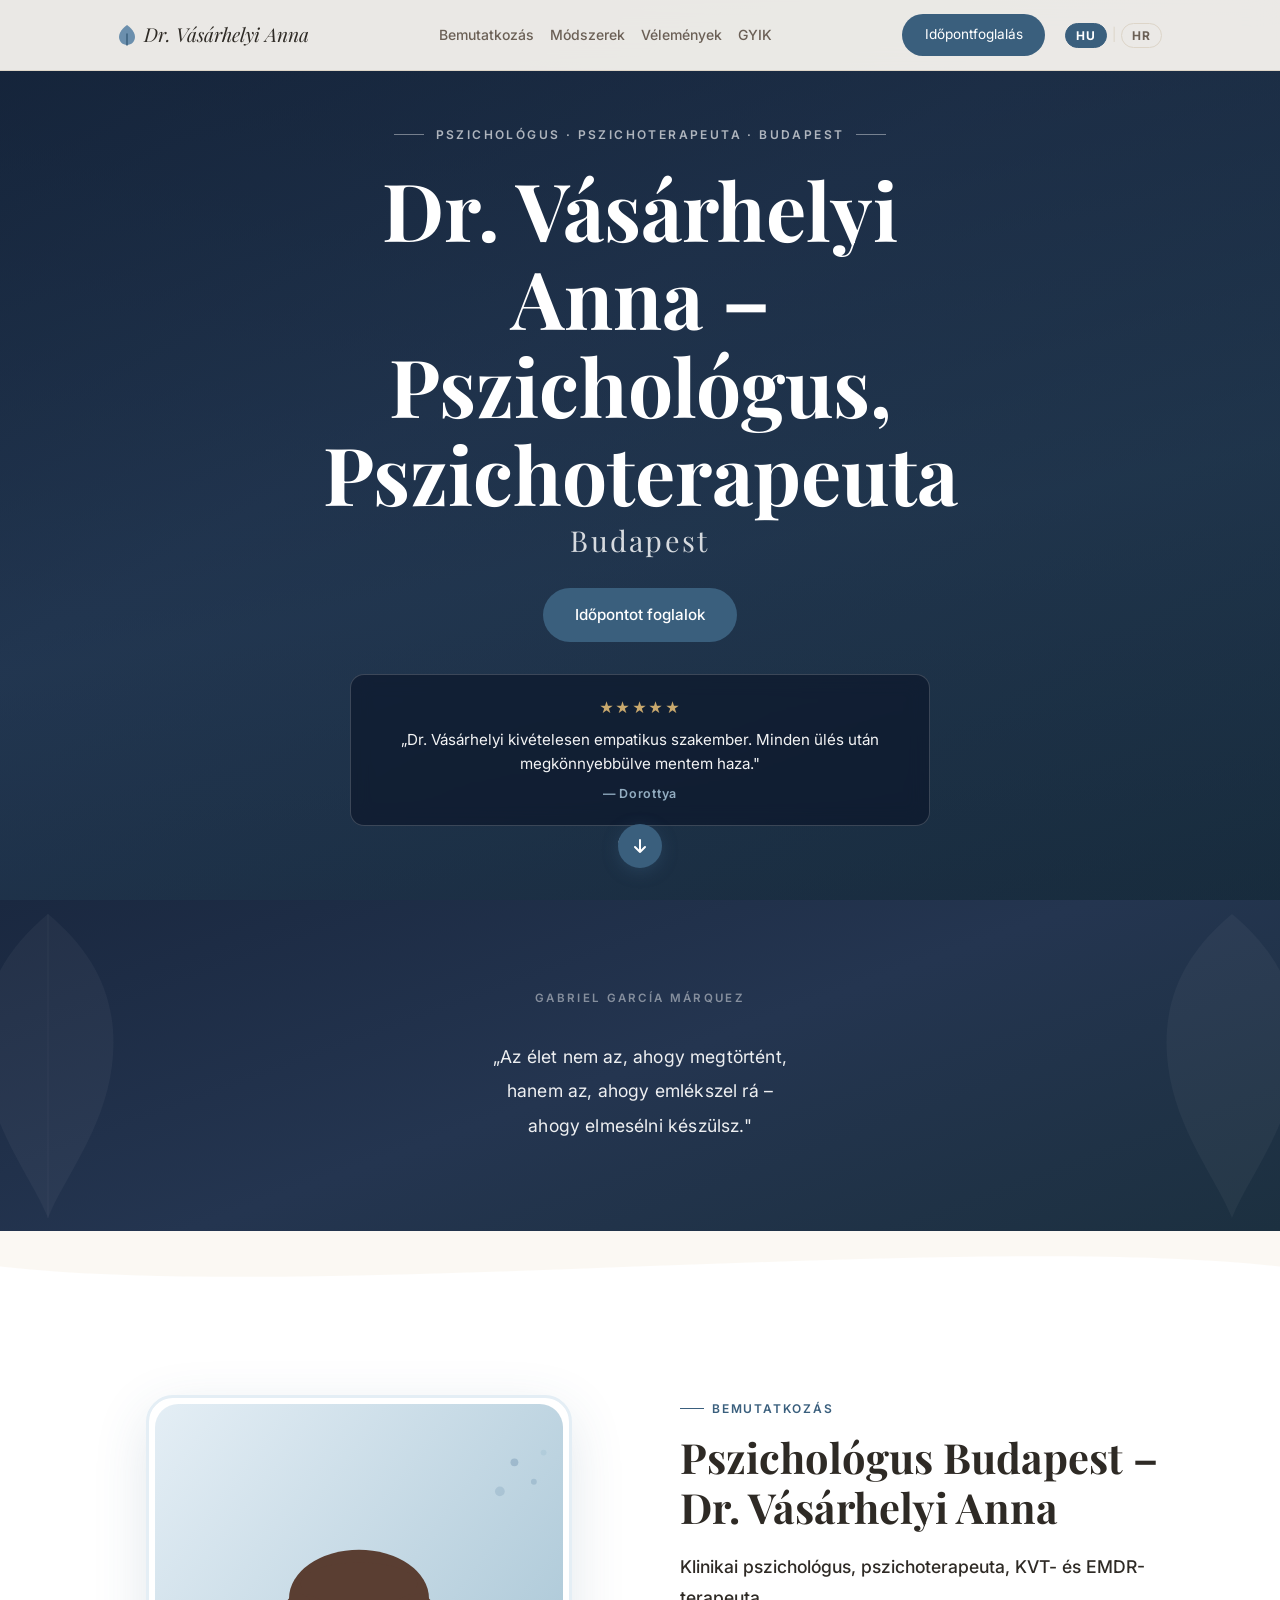
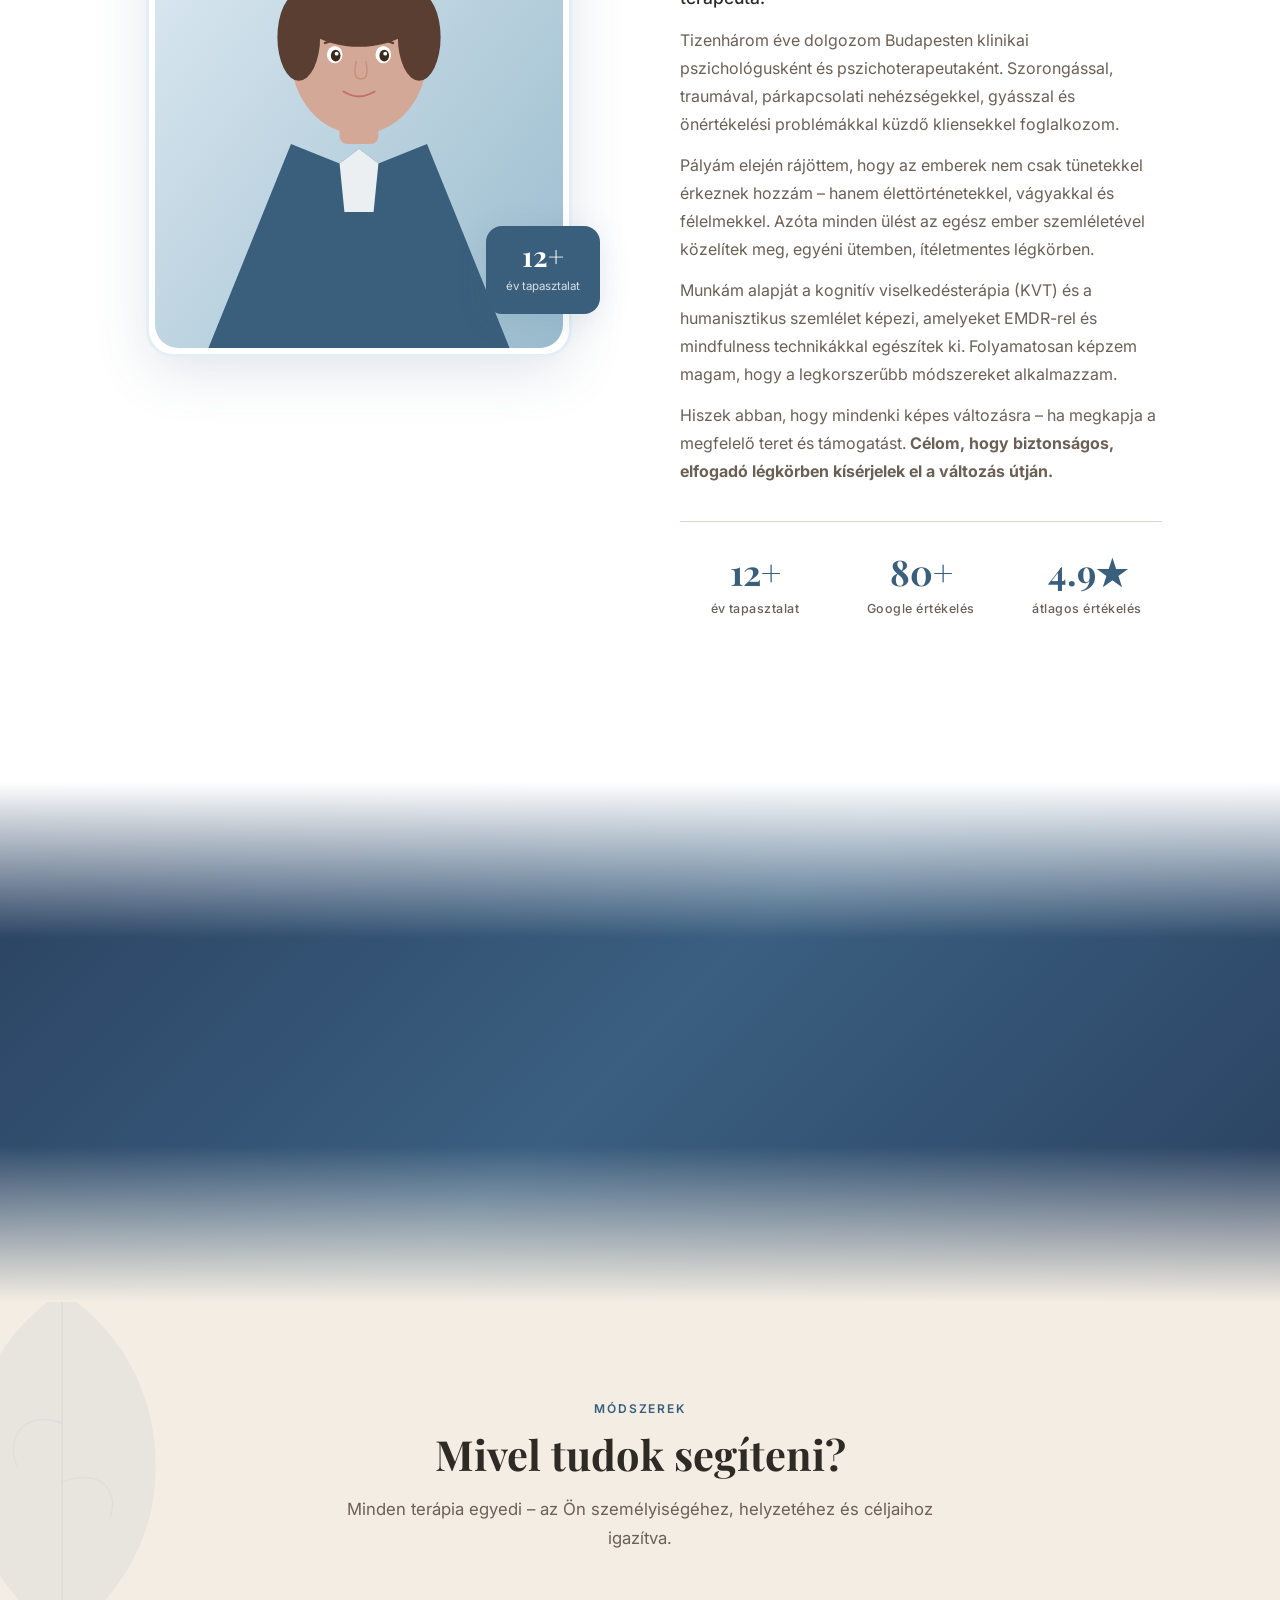
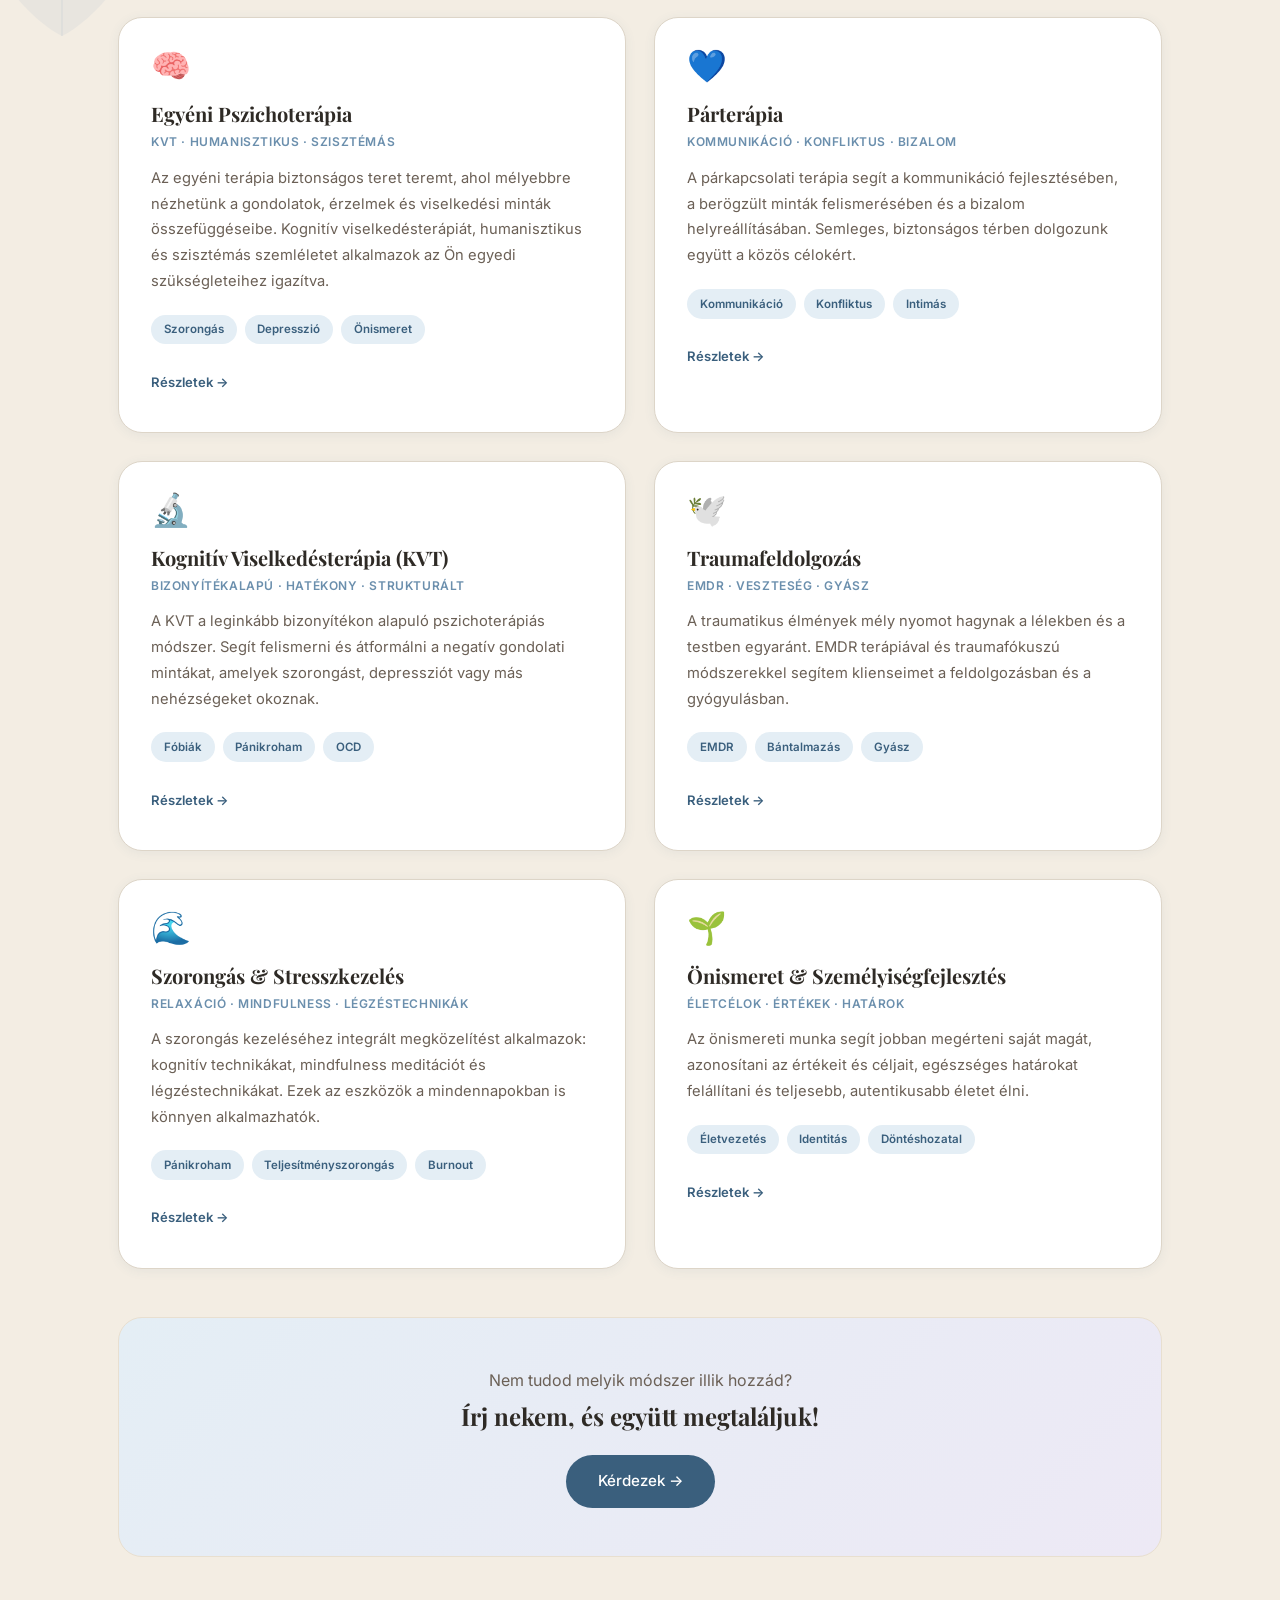
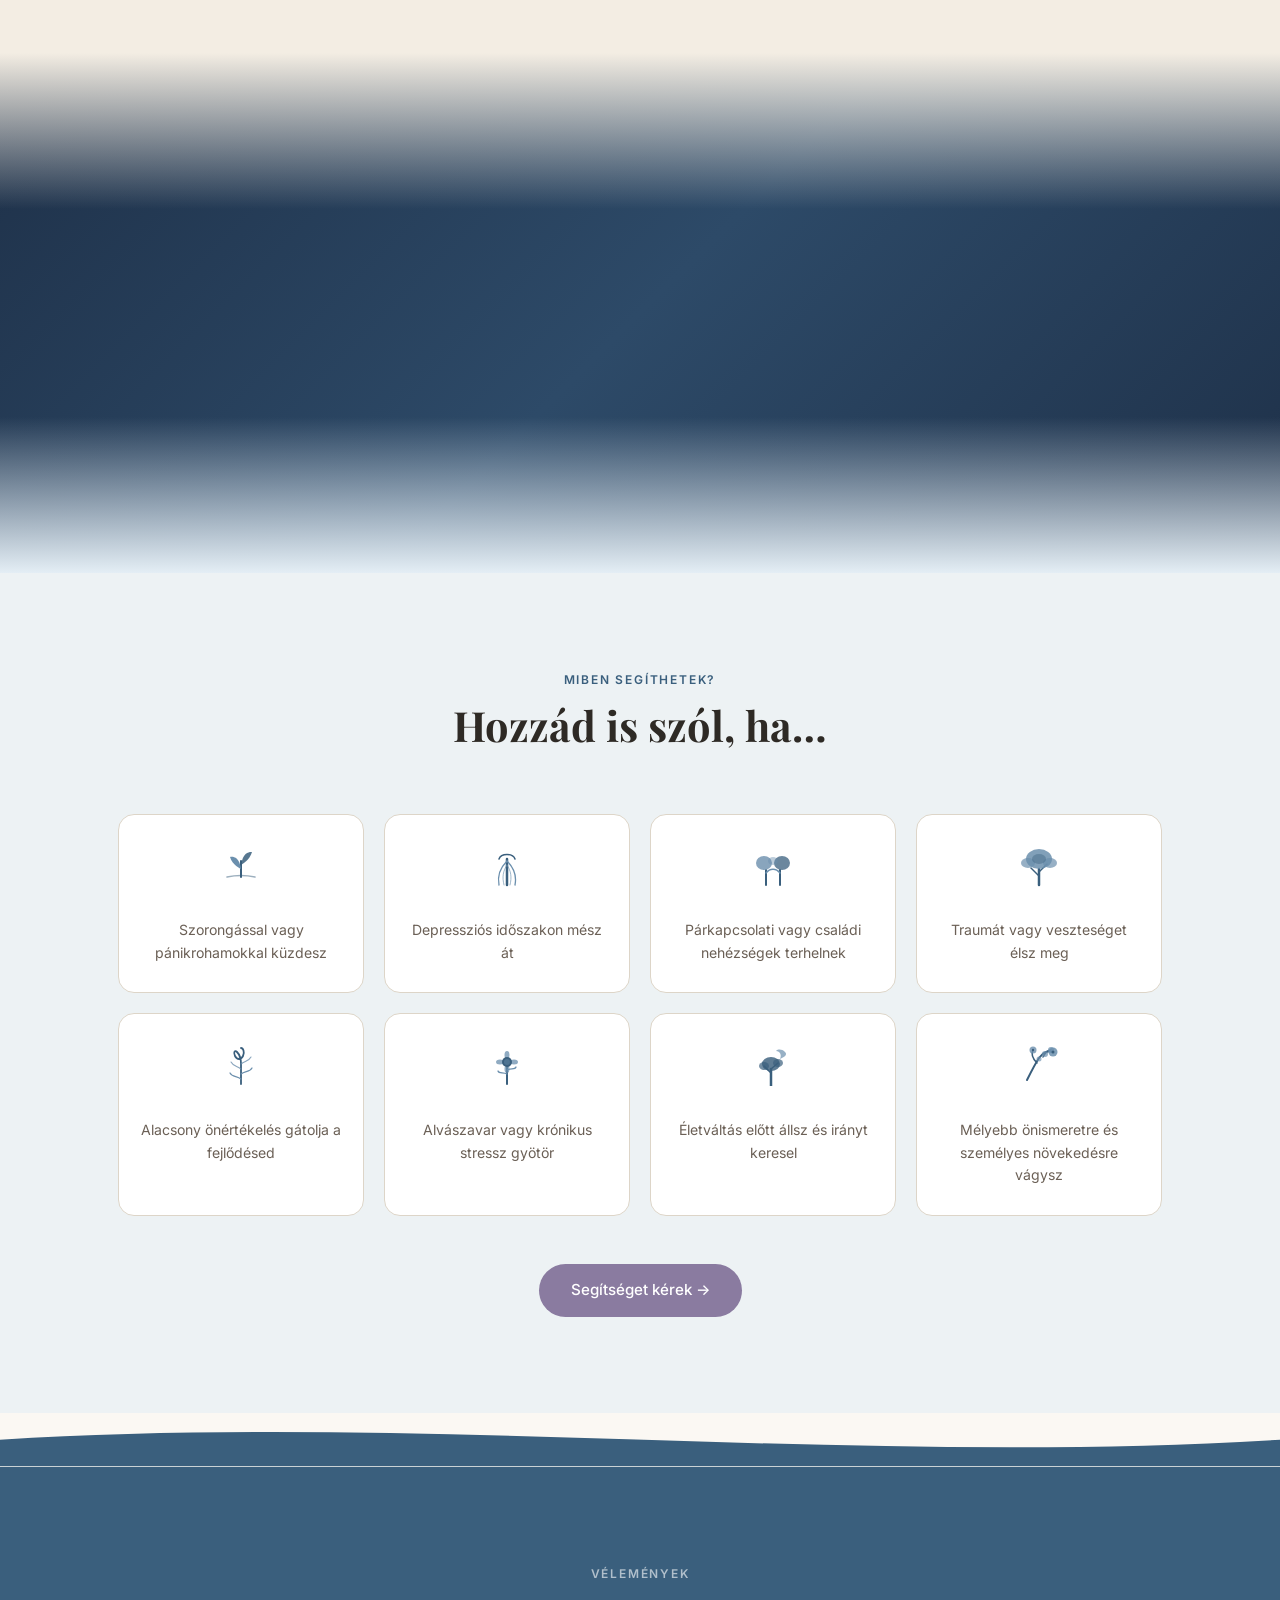
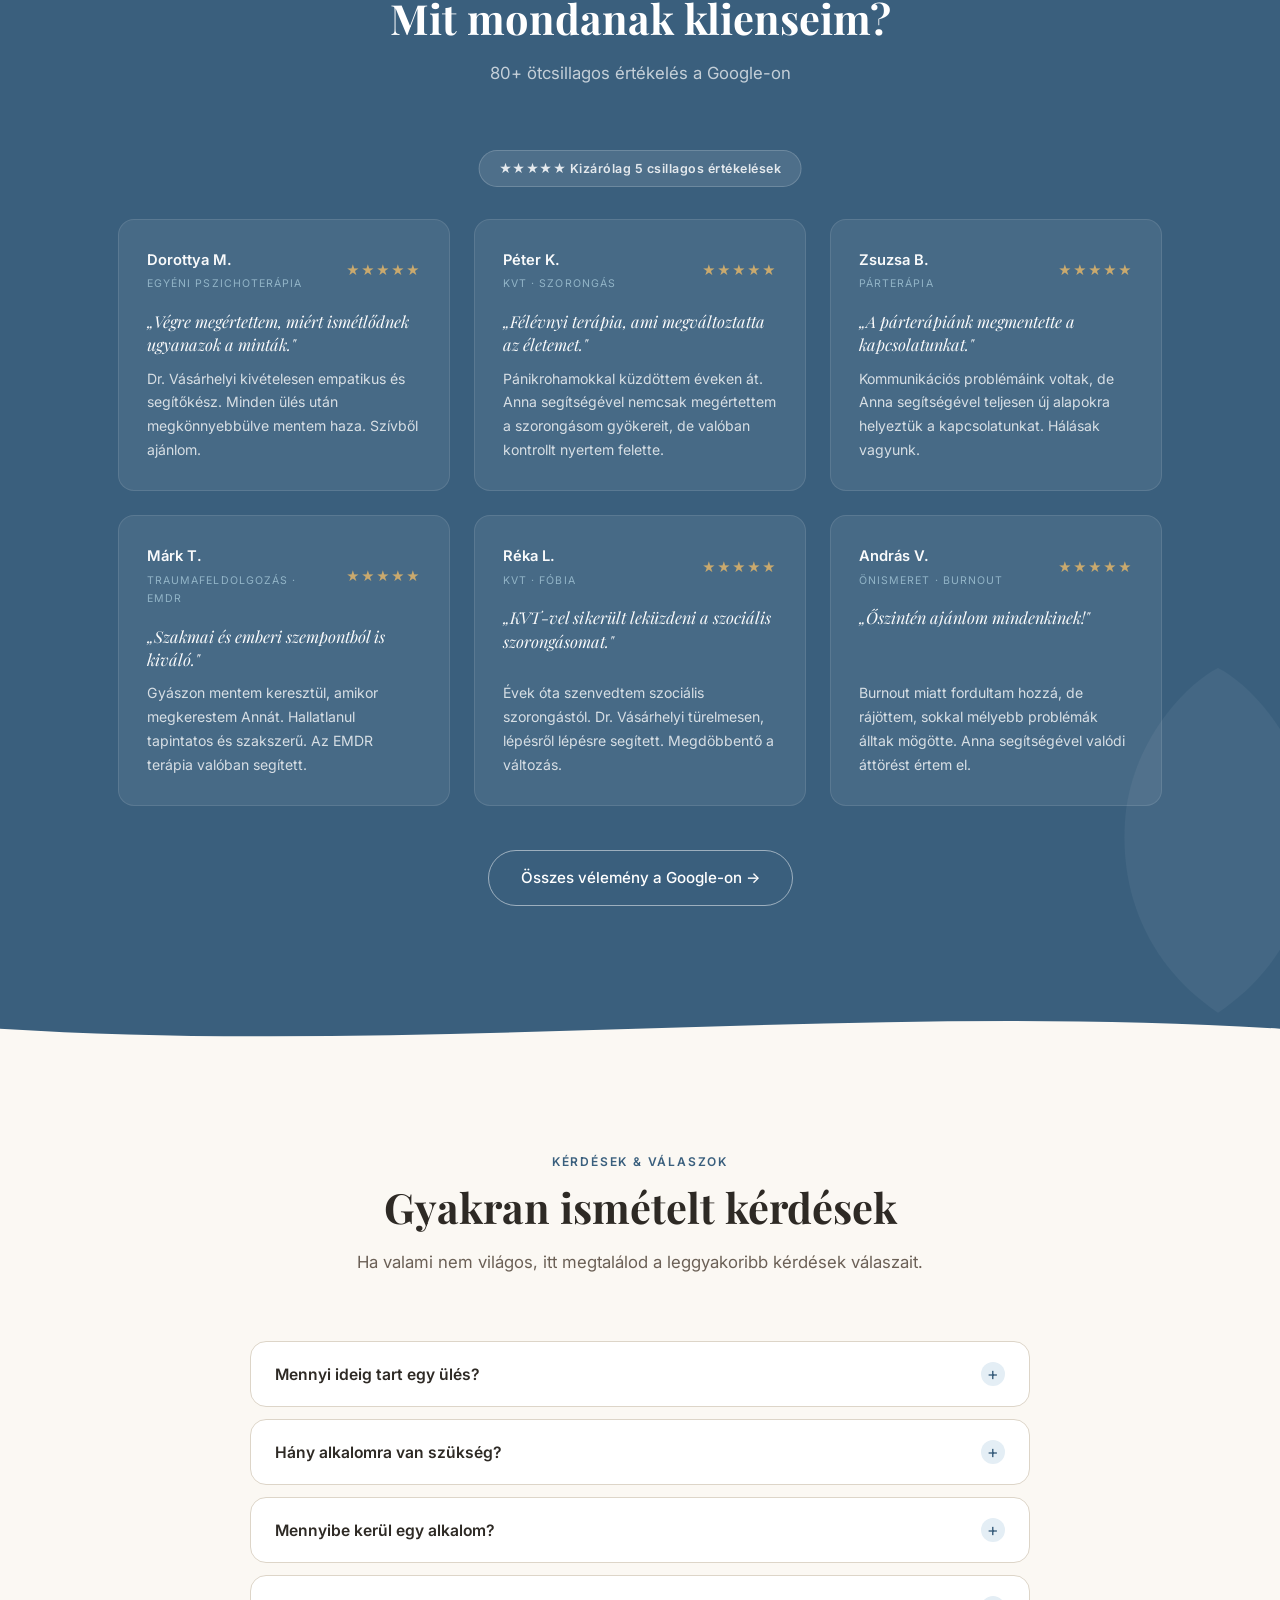
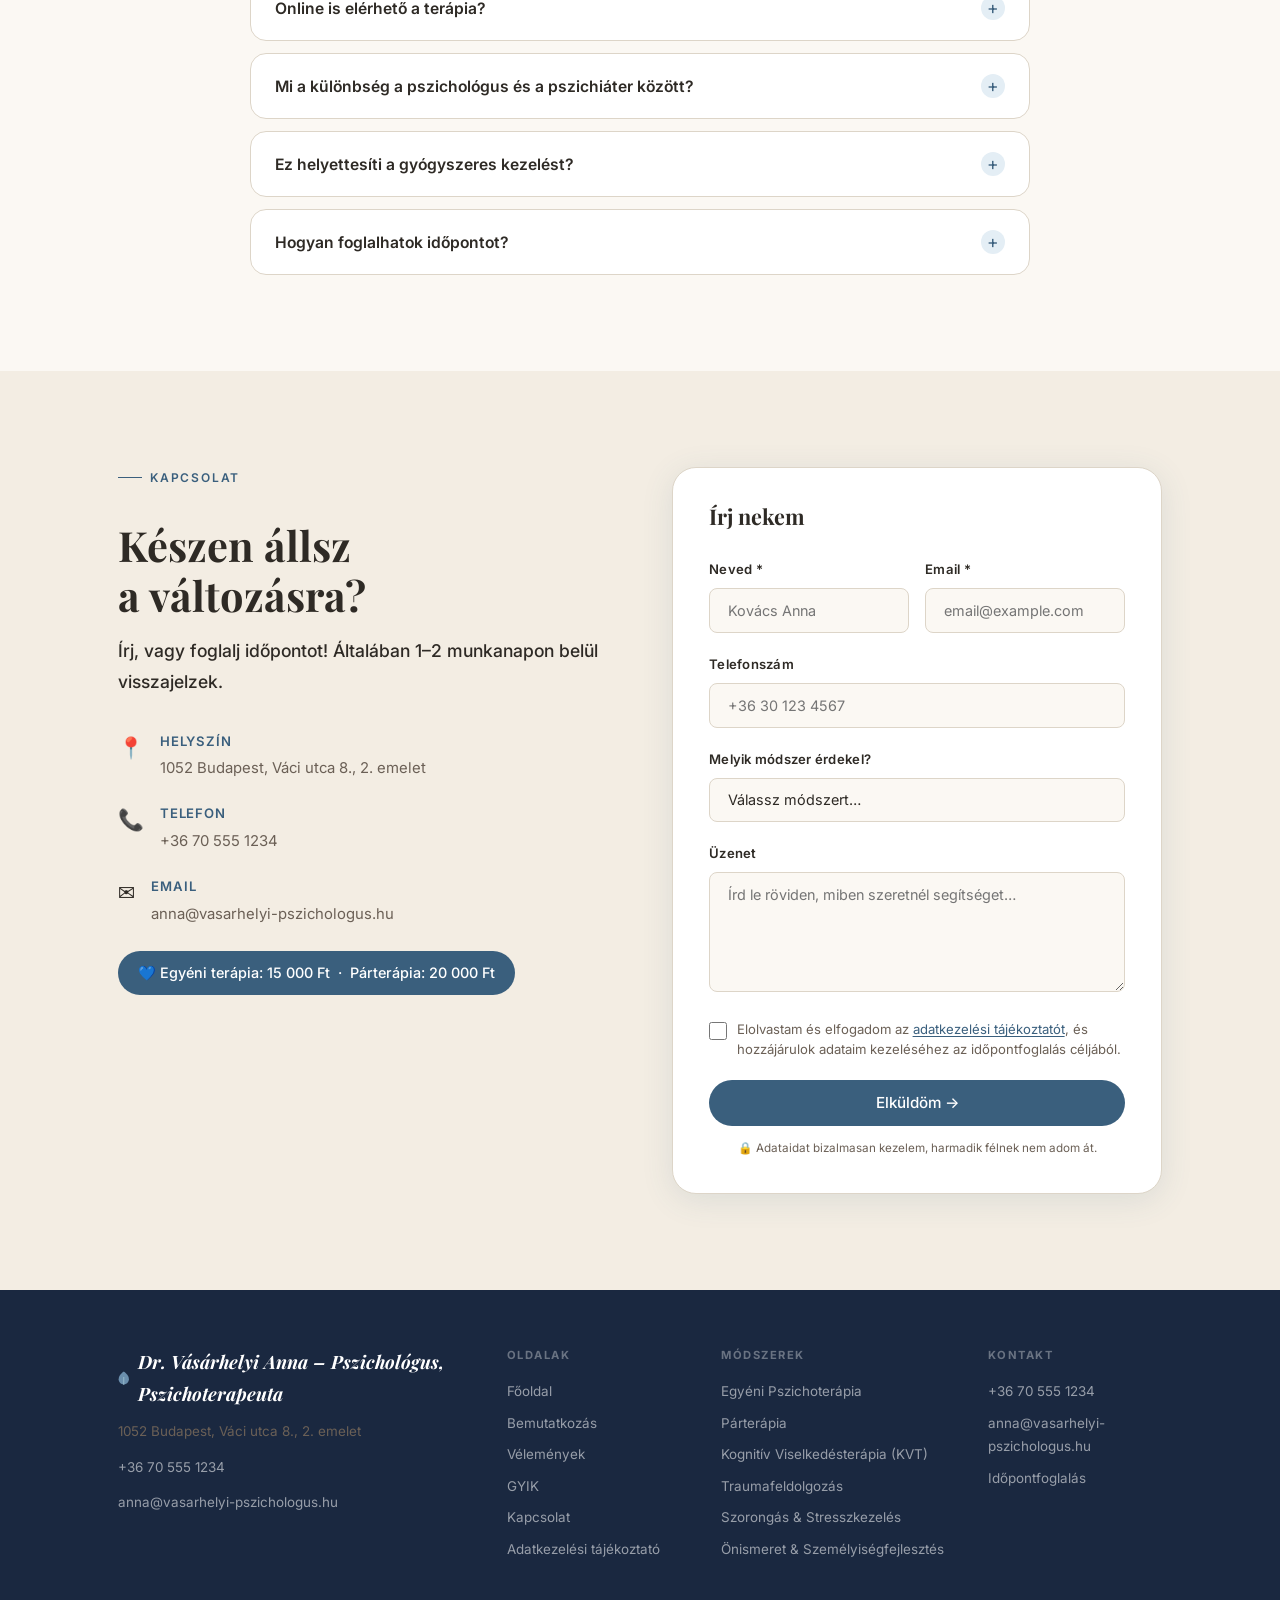
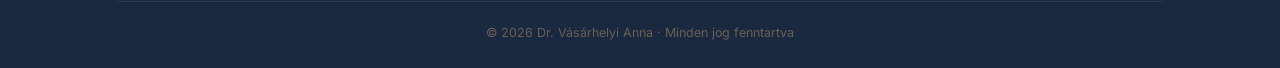
==== index.html @ 107fc142 "Add bilingual HU/HR psychologist website for Dr. Vásárhelyi Anna Complete single-page site with the " ====
<!DOCTYPE html>
<html lang="hu">
<head>
  <meta charset="UTF-8">
  <meta name="viewport" content="width=device-width, initial-scale=1.0">
  <title>Dr. Vásárhelyi Anna – Pszichológus, Pszichoterapeuta | Budapest</title>
  <meta name="description" content="Pszichológus Budapest – Dr. Vásárhelyi Anna klinikai pszichológus és pszichoterapeuta. KVT, EMDR, egyéni terápia, párterápia, traumafeldolgozás, szorongáskezelés.">
  <meta name="keywords" content="pszichológus Budapest, pszichoterapeuta Budapest, Dr. Vásárhelyi Anna, KVT terápia, EMDR, egyéni terápia, párterápia, szorongás kezelés, traumafeldolgozás">
  <meta name="author" content="Dr. Vásárhelyi Anna">
  <link rel="canonical" href="https://vasarhelyi-pszichologus.hu/">
  <meta property="og:type" content="website">
  <meta property="og:url" content="https://vasarhelyi-pszichologus.hu/">
  <meta property="og:title" content="Dr. Vásárhelyi Anna – Pszichológus, Pszichoterapeuta | Budapest">
  <meta property="og:description" content="Klinikai pszichológus és pszichoterapeuta Budapesten. KVT, EMDR, egyéni- és párterápia. 12+ év tapasztalat, 80+ Google értékelés.">
  <meta property="og:locale" content="hu_HU">
  <script type="application/ld+json">
  {
    "@context": "https://schema.org",
    "@type": "FAQPage",
    "mainEntity": [
      {
        "@type": "Question",
        "name": "Mennyi ideig tart egy ülés?",
        "acceptedAnswer": { "@type": "Answer", "text": "Egy ülés 50–60 percet vesz igénybe. Az első találkozón részletes felmérést végzünk, ezért érdemes 90 perccel számolni." }
      },
      {
        "@type": "Question",
        "name": "Hány alkalomra van szükség?",
        "acceptedAnswer": { "@type": "Answer", "text": "Ez minden embernél egyéni. Sokan már 3–5 alkalom után éreznek jelentős változást. Mélyebb problémák esetén 10–20 alkalom ajánlott." }
      },
      {
        "@type": "Question",
        "name": "Mennyibe kerül egy alkalom?",
        "acceptedAnswer": { "@type": "Answer", "text": "Egyéni terápia: 15 000 Ft / alkalom. Párterápia: 20 000 Ft / alkalom." }
      }
    ]
  }
  </script>
  <script type="application/ld+json">
  {
    "@context": "https://schema.org",
    "@type": "HealthAndBeautyBusiness",
    "name": "Dr. Vásárhelyi Anna – Pszichológus, Pszichoterapeuta",
    "description": "Klinikai pszichológus és pszichoterapeuta Budapesten. KVT, EMDR, egyéni- és párterápia.",
    "url": "https://vasarhelyi-pszichologus.hu",
    "telephone": "+36705551234",
    "email": "anna@vasarhelyi-pszichologus.hu",
    "address": {
      "@type": "PostalAddress",
      "streetAddress": "Váci utca 8., 2. emelet",
      "addressLocality": "Budapest",
      "postalCode": "1052",
      "addressCountry": "HU"
    },
    "aggregateRating": {
      "@type": "AggregateRating",
      "ratingValue": "4.9",
      "reviewCount": "80",
      "bestRating": "5"
    },
    "priceRange": "15 000–20 000 Ft"
  }
  </script>
  <link rel="preconnect" href="https://fonts.googleapis.com">
  <link rel="preconnect" href="https://fonts.gstatic.com" crossorigin>
  <link rel="preload" href="https://fonts.googleapis.com/css2?family=Playfair+Display:ital,wght@0,400;0,600;0,700;1,400;1,600&family=Inter:wght@300;400;500;600&display=swap" as="style" onload="this.onload=null;this.rel='stylesheet'">
  <noscript><link rel="stylesheet" href="https://fonts.googleapis.com/css2?family=Playfair+Display:ital,wght@0,400;0,600;0,700;1,400;1,600&family=Inter:wght@300;400;500;600&display=swap"></noscript>
  <link rel="stylesheet" href="style.css">
</head>
<body>

<!-- NAV -->
<header class="nav" id="nav">
  <div class="nav__inner">
    <a href="/" class="nav__logo">
      <span class="nav__logo-leaf" aria-hidden="true">
        <svg width="18" height="22" viewBox="0 0 18 22" fill="none"><path d="M9 1C9 1 1 6 1 13C1 17.4 4.6 21 9 21C13.4 21 17 17.4 17 13C17 6 9 1 9 1Z" fill="#6B8FAD"/><path d="M9 21V10" stroke="#3A5F7D" stroke-width="1.5" stroke-linecap="round"/></svg>
      </span>
      Dr. Vásárhelyi Anna
    </a>
    <button class="nav__toggle" id="navToggle" aria-label="Menü"><span></span><span></span><span></span></button>
    <nav class="nav__menu" id="navMenu">
      <a href="#bemutatkozas" data-i18n="nav.about">Bemutatkozás</a>
      <a href="#modszerek" data-i18n="nav.methods">Módszerek</a>
      <a href="#velemenyek" data-i18n="nav.reviews">Vélemények</a>
      <a href="#gyik" data-i18n="nav.faq">GYIK</a>
      <a href="#kapcsolat" class="nav__cta nav__cta--mobile-only" data-i18n="nav.cta">Időpontfoglalás</a>
    </nav>
    <div class="nav__actions">
      <a href="#kapcsolat" class="nav__cta" data-i18n="nav.cta">Időpontfoglalás</a>
      <div class="lang-switcher">
        <button class="lang-btn active" data-lang="hu">HU</button>
        <span class="lang-sep">|</span>
        <button class="lang-btn" data-lang="hr">HR</button>
      </div>
    </div>
  </div>
</header>

<!-- HERO -->
<section class="hero" id="hero">
  <div class="hero__overlay" aria-hidden="true"></div>
  <div class="hero__content">
    <p class="hero__tag" data-i18n="hero.tag">Pszichológus &nbsp;·&nbsp; Pszichoterapeuta &nbsp;·&nbsp; Budapest</p>
    <h1 class="hero__title" data-i18n-html="hero.title">Dr. Vásárhelyi Anna –<br>Pszichológus,<br>Pszichoterapeuta<br><span class="hero__city">Budapest</span></h1>
    <div class="hero__actions">
      <a href="#kapcsolat" class="btn btn--primary" data-i18n="hero.btn">Időpontot foglalok</a>
    </div>
    <div class="hero__carousel" aria-label="Vélemények">
      <div class="hero__carousel-inner">
        <div class="hero__carousel-item active">
          <span class="hero__carousel-stars">★★★★★</span>
          <p class="hero__carousel-text" data-i18n="carousel.0">„Dr. Vásárhelyi kivételesen empatikus szakember. Minden ülés után megkönnyebbülve mentem haza."</p>
          <p class="hero__carousel-author" data-i18n="carousel.0.author">— Dorottya</p>
        </div>
        <div class="hero__carousel-item">
          <span class="hero__carousel-stars">★★★★★</span>
          <p class="hero__carousel-text" data-i18n="carousel.1">„Pánikrohamokkal küzdöttem éveken át. Anna segítségével valóban kontrollt nyertem felettük!"</p>
          <p class="hero__carousel-author" data-i18n="carousel.1.author">— Péter</p>
        </div>
        <div class="hero__carousel-item">
          <span class="hero__carousel-stars">★★★★★</span>
          <p class="hero__carousel-text" data-i18n="carousel.2">„A párterápiánk megmentette a kapcsolatunkat. Szívből ajánlom!"</p>
          <p class="hero__carousel-author" data-i18n="carousel.2.author">— Zsuzsa & Márk</p>
        </div>
      </div>
      <div class="hero__carousel-dots" aria-hidden="true">
        <span class="active"></span>
        <span></span>
        <span></span>
      </div>
    </div>
  </div>
</section>

<!-- VERS SZEKCIÓ -->
<section class="vers-section" id="vers">
  <div class="vers-deco vers-deco--left" aria-hidden="true">
    <svg viewBox="0 0 200 400" fill="none"><path d="M100 10 C40 60 10 120 20 200 C30 280 80 340 100 390 C120 340 170 280 180 200 C190 120 160 60 100 10Z" fill="rgba(255,255,255,0.04)"/><path d="M100 390 L100 10" stroke="rgba(255,255,255,0.06)" stroke-width="1"/></svg>
  </div>
  <div class="vers-deco vers-deco--right" aria-hidden="true">
    <svg viewBox="0 0 200 400" fill="none"><path d="M100 10 C40 60 10 120 20 200 C30 280 80 340 100 390 C120 340 170 280 180 200 C190 120 160 60 100 10Z" fill="rgba(255,255,255,0.04)"/></svg>
  </div>
  <div class="vers-inner">
    <span class="vers-label" data-i18n="quote.label">Gabriel García Márquez</span>
    <blockquote class="vers-text">
      <p data-i18n-html="quote.text">„Az élet nem az, ahogy megtörtént,<br>hanem az, ahogy emlékszel rá –<br>ahogy elmesélni készülsz."</p>
    </blockquote>
  </div>
</section>

<!-- WAVE -->
<div class="wave-divider" aria-hidden="true">
  <svg viewBox="0 0 1440 80" preserveAspectRatio="none"><path d="M0,40 C360,80 1080,0 1440,40 L1440,80 L0,80 Z" fill="#fff"/></svg>
</div>

<!-- BEMUTATKOZÁS -->
<section class="section bemutatkozas" id="bemutatkozas">
  <div class="container container--split">
    <div class="bemutatkozas__img">
      <div class="bemutatkozas__img-wrap">
        <!-- SVG placeholder portrait -->
        <svg class="bemutatkozas__photo" viewBox="0 0 420 560" xmlns="http://www.w3.org/2000/svg" aria-label="Dr. Vásárhelyi Anna pszichológus portréja">
          <defs>
            <linearGradient id="bgGrad" x1="0%" y1="0%" x2="100%" y2="100%">
              <stop offset="0%" style="stop-color:#E4EEF5;stop-opacity:1" />
              <stop offset="100%" style="stop-color:#9ABCCE;stop-opacity:1" />
            </linearGradient>
            <linearGradient id="figureGrad" x1="0%" y1="0%" x2="0%" y2="100%">
              <stop offset="0%" style="stop-color:#6B8FAD;stop-opacity:0.85" />
              <stop offset="100%" style="stop-color:#3A5F7D;stop-opacity:0.9" />
            </linearGradient>
            <clipPath id="roundedClip">
              <rect width="420" height="560" rx="24" ry="24"/>
            </clipPath>
          </defs>
          <g clip-path="url(#roundedClip)">
            <rect width="420" height="560" fill="url(#bgGrad)"/>
            <!-- Body / torso -->
            <ellipse cx="210" cy="580" rx="155" ry="120" fill="url(#figureGrad)"/>
            <!-- Neck -->
            <rect x="190" y="290" width="40" height="60" rx="8" fill="#d4a896"/>
            <!-- Head -->
            <ellipse cx="210" cy="260" rx="70" ry="80" fill="#d4a896"/>
            <!-- Hair -->
            <ellipse cx="210" cy="200" rx="72" ry="50" fill="#5a3e32"/>
            <ellipse cx="148" cy="240" rx="22" ry="45" fill="#5a3e32"/>
            <ellipse cx="272" cy="240" rx="22" ry="45" fill="#5a3e32"/>
            <ellipse cx="210" cy="185" rx="60" ry="22" fill="#5a3e32"/>
            <!-- Eyes -->
            <ellipse cx="185" cy="258" rx="8" ry="9" fill="#fff"/>
            <ellipse cx="235" cy="258" rx="8" ry="9" fill="#fff"/>
            <ellipse cx="186" cy="259" rx="5" ry="6" fill="#3a2a1a"/>
            <ellipse cx="236" cy="259" rx="5" ry="6" fill="#3a2a1a"/>
            <ellipse cx="187" cy="257" rx="2" ry="2" fill="#fff"/>
            <ellipse cx="237" cy="257" rx="2" ry="2" fill="#fff"/>
            <!-- Eyebrows -->
            <path d="M175 246 Q185 241 197 245" stroke="#5a3e32" stroke-width="2.5" fill="none" stroke-linecap="round"/>
            <path d="M223 245 Q235 241 245 246" stroke="#5a3e32" stroke-width="2.5" fill="none" stroke-linecap="round"/>
            <!-- Nose -->
            <path d="M207 265 Q204 278 208 282 Q212 284 216 282 Q220 278 217 265" stroke="#c4907a" stroke-width="1.5" fill="none" stroke-linecap="round"/>
            <!-- Mouth / smile -->
            <path d="M194 296 Q210 306 226 296" stroke="#c4706a" stroke-width="2" fill="none" stroke-linecap="round"/>
            <!-- Jacket / collar -->
            <path d="M55 560 L140 350 L190 370 L210 355 L230 370 L280 350 L365 560 Z" fill="#3A5F7D"/>
            <!-- Shirt -->
            <path d="M190 370 L210 355 L230 370 L225 420 L195 420 Z" fill="#fff" opacity="0.9"/>
            <!-- Decorative dots top-right -->
            <circle cx="370" cy="60" r="4" fill="#6B8FAD" opacity="0.4"/>
            <circle cx="390" cy="80" r="3" fill="#6B8FAD" opacity="0.3"/>
            <circle cx="355" cy="90" r="5" fill="#6B8FAD" opacity="0.25"/>
            <circle cx="400" cy="50" r="3" fill="#9ABCCE" opacity="0.35"/>
          </g>
        </svg>
        <div class="bemutatkozas__badge">
          <strong data-i18n="about.badge.num">12+</strong>
          <span data-i18n="about.stat1">év tapasztalat</span>
        </div>
      </div>
    </div>
    <div class="bemutatkozas__text">
      <p class="section__tag" data-i18n="about.tag">Bemutatkozás</p>
      <h2 data-i18n-html="about.title">Pszichológus Budapest –<br>Dr. Vásárhelyi Anna</h2>
      <p class="lead" data-i18n="about.lead">Klinikai pszichológus, pszichoterapeuta, KVT- és EMDR-terapeuta.</p>
      <div data-i18n-html="about.bio">
        <p>Tizenhárom éve dolgozom Budapesten klinikai pszichológusként és pszichoterapeutaként. Szorongással, traumával, párkapcsolati nehézségekkel, gyásszal és önértékelési problémákkal küzdő kliensekkel foglalkozom.</p>
        <p>Pályám elején rájöttem, hogy az emberek nem csak tünetekkel érkeznek hozzám – hanem élettörténetekkel, vágyakkal és félelmekkel. Azóta minden ülést az egész ember szemléletével közelítek meg, egyéni ütemben, ítéletmentes légkörben.</p>
        <p>Munkám alapját a kognitív viselkedésterápia (KVT) és a humanisztikus szemlélet képezi, amelyeket EMDR-rel és mindfulness technikákkal egészítek ki. Folyamatosan képzem magam, hogy a legkorszerűbb módszereket alkalmazzam.</p>
        <p>Hiszek abban, hogy mindenki képes változásra – ha megkapja a megfelelő teret és támogatást. <strong>Célom, hogy biztonságos, elfogadó légkörben kísérjelek el a változás útján.</strong></p>
      </div>
      <div class="bemutatkozas__stats">
        <div class="stat">
          <strong>12+</strong>
          <span data-i18n="about.stat1">év tapasztalat</span>
        </div>
        <div class="stat">
          <strong>80+</strong>
          <span data-i18n="about.stat2">Google értékelés</span>
        </div>
        <div class="stat">
          <strong>4.9★</strong>
          <span data-i18n="about.stat3">átlagos értékelés</span>
        </div>
      </div>
      <p class="reviews__only5" style="margin-top:1rem" data-i18n="about.reviews-label">★★★★★ &nbsp;Kizárólag 5 és 4.9 csillagos értékelések</p>
    </div>
  </div>
</section>

<!-- PHOTO STRIP 1 -->
<div class="photo-strip" style="background: linear-gradient(135deg,#2a4060 0%,#3a5f80 50%,#2a4060 100%);">
  <div class="photo-strip__fade photo-strip__fade--top" style="background:linear-gradient(to bottom,#fff 0%,transparent 100%)"></div>
  <div class="photo-strip__fade photo-strip__fade--bottom" style="background:linear-gradient(to top,#F3EDE3 0%,transparent 100%)"></div>
</div>

<!-- MÓDSZEREK -->
<section class="section modszerek" id="modszerek">
  <div class="deco-leaf deco-leaf--tl" aria-hidden="true">
    <svg viewBox="0 0 300 500" fill="none"><path d="M150 20 C60 80 10 180 25 300 C40 400 110 470 150 490 C190 470 260 400 275 300 C290 180 240 80 150 20Z" fill="rgba(107,143,173,0.08)"/><path d="M150 490 L150 20" stroke="rgba(107,143,173,0.1)" stroke-width="2"/><path d="M150 200 C100 180 70 220 90 260" stroke="rgba(107,143,173,0.08)" stroke-width="1.5"/><path d="M150 280 C200 260 230 290 215 330" stroke="rgba(107,143,173,0.08)" stroke-width="1.5"/></svg>
  </div>
  <div class="container">
    <div class="section__head">
      <p class="section__tag" data-i18n="methods.tag">Módszerek</p>
      <h2 data-i18n="methods.title">Mivel tudok segíteni?</h2>
      <p class="section__lead" data-i18n="methods.lead">Minden terápia egyedi – az Ön személyiségéhez, helyzetéhez és céljaihoz igazítva.</p>
    </div>
    <div class="services-grid">

      <!-- 01 EGYÉNI PSZICHOTERÁPIA -->
      <div class="service-card" id="sc-01">
        <div class="service-card__top">
          <div class="service-card__icon">🧠</div>
        </div>
        <h3 data-i18n="s1.title">Egyéni Pszichoterápia</h3>
        <span class="service-card__sub" data-i18n="s1.sub">KVT · Humanisztikus · Szisztémás</span>
        <p data-i18n="s1.desc">Az egyéni terápia biztonságos teret teremt, ahol mélyebbre nézhetünk a gondolatok, érzelmek és viselkedési minták összefüggéseibe. Kognitív viselkedésterápiát, humanisztikus és szisztémás szemléletet alkalmazok az Ön egyedi szükségleteihez igazítva.</p>
        <div class="service-card__tags">
          <span data-i18n="s1.t1">Szorongás</span><span data-i18n="s1.t2">Depresszió</span><span data-i18n="s1.t3">Önismeret</span>
        </div>
        <a href="#kapcsolat" class="service-card__toggle" data-i18n="details">Részletek →</a>
      </div>

      <!-- 02 PÁRTERÁPIA -->
      <div class="service-card" id="sc-02">
        <div class="service-card__top">
          <div class="service-card__icon">💙</div>
        </div>
        <h3 data-i18n="s2.title">Párterápia</h3>
        <span class="service-card__sub" data-i18n="s2.sub">Kommunikáció · Konfliktus · Bizalom</span>
        <p data-i18n="s2.desc">A párkapcsolati terápia segít a kommunikáció fejlesztésében, a berögzült minták felismerésében és a bizalom helyreállításában. Semleges, biztonságos térben dolgozunk együtt a közös célokért.</p>
        <div class="service-card__tags">
          <span data-i18n="s2.t1">Kommunikáció</span><span data-i18n="s2.t2">Konfliktus</span><span data-i18n="s2.t3">Intimás</span>
        </div>
        <a href="#kapcsolat" class="service-card__toggle" data-i18n="details">Részletek →</a>
      </div>

      <!-- 03 KVT -->
      <div class="service-card" id="sc-03">
        <div class="service-card__top">
          <div class="service-card__icon">🔬</div>
        </div>
        <h3 data-i18n="s3.title">Kognitív Viselkedésterápia (KVT)</h3>
        <span class="service-card__sub" data-i18n="s3.sub">Bizonyítékalapú · Hatékony · Strukturált</span>
        <p data-i18n="s3.desc">A KVT a leginkább bizonyítékon alapuló pszichoterápiás módszer. Segít felismerni és átformálni a negatív gondolati mintákat, amelyek szorongást, depressziót vagy más nehézségeket okoznak.</p>
        <div class="service-card__tags">
          <span data-i18n="s3.t1">Fóbiák</span><span data-i18n="s3.t2">Pánikroham</span><span data-i18n="s3.t3">OCD</span>
        </div>
        <a href="#kapcsolat" class="service-card__toggle" data-i18n="details">Részletek →</a>
      </div>

      <!-- 04 TRAUMAFELDOLGOZÁS -->
      <div class="service-card" id="sc-04">
        <div class="service-card__top">
          <div class="service-card__icon">🕊️</div>
        </div>
        <h3 data-i18n="s4.title">Traumafeldolgozás</h3>
        <span class="service-card__sub" data-i18n="s4.sub">EMDR · Veszteség · Gyász</span>
        <p data-i18n="s4.desc">A traumatikus élmények mély nyomot hagynak a lélekben és a testben egyaránt. EMDR terápiával és traumafókuszú módszerekkel segítem klienseimet a feldolgozásban és a gyógyulásban.</p>
        <div class="service-card__tags">
          <span data-i18n="s4.t1">EMDR</span><span data-i18n="s4.t2">Bántalmazás</span><span data-i18n="s4.t3">Gyász</span>
        </div>
        <a href="#kapcsolat" class="service-card__toggle" data-i18n="details">Részletek →</a>
      </div>

      <!-- 05 SZORONGÁS -->
      <div class="service-card" id="sc-05">
        <div class="service-card__top">
          <div class="service-card__icon">🌊</div>
        </div>
        <h3 data-i18n="s5.title">Szorongás & Stresszkezelés</h3>
        <span class="service-card__sub" data-i18n="s5.sub">Relaxáció · Mindfulness · Légzéstechnikák</span>
        <p data-i18n="s5.desc">A szorongás kezeléséhez integrált megközelítést alkalmazok: kognitív technikákat, mindfulness meditációt és légzéstechnikákat. Ezek az eszközök a mindennapokban is könnyen alkalmazhatók.</p>
        <div class="service-card__tags">
          <span data-i18n="s5.t1">Pánikroham</span><span data-i18n="s5.t2">Teljesítményszorongás</span><span data-i18n="s5.t3">Burnout</span>
        </div>
        <a href="#kapcsolat" class="service-card__toggle" data-i18n="details">Részletek →</a>
      </div>

      <!-- 06 ÖNISMERET -->
      <div class="service-card" id="sc-06">
        <div class="service-card__top">
          <div class="service-card__icon">🌱</div>
        </div>
        <h3 data-i18n="s6.title">Önismeret & Személyiségfejlesztés</h3>
        <span class="service-card__sub" data-i18n="s6.sub">Életcélok · Értékek · Határok</span>
        <p data-i18n="s6.desc">Az önismereti munka segít jobban megérteni saját magát, azonosítani az értékeit és céljait, egészséges határokat felállítani és teljesebb, autentikusabb életet élni.</p>
        <div class="service-card__tags">
          <span data-i18n="s6.t1">Életvezetés</span><span data-i18n="s6.t2">Identitás</span><span data-i18n="s6.t3">Döntéshozatal</span>
        </div>
        <a href="#kapcsolat" class="service-card__toggle" data-i18n="details">Részletek →</a>
      </div>

    </div>

    <div class="services-cta">
      <p data-i18n="methods.cta.text">Nem tudod melyik módszer illik hozzád?</p>
      <h3 data-i18n="methods.cta.title">Írj nekem, és együtt megtaláljuk!</h3>
      <a href="#kapcsolat" class="btn btn--primary" data-i18n="methods.cta.btn">Kérdezek →</a>
    </div>
  </div>
</section>

<!-- PHOTO STRIP 2 -->
<div class="photo-strip" style="background: linear-gradient(135deg,#1e3048 0%,#2d4a68 50%,#1e3048 100%);">
  <div class="photo-strip__fade photo-strip__fade--top" style="background:linear-gradient(to bottom,#F3EDE3 0%,transparent 100%)"></div>
  <div class="photo-strip__fade photo-strip__fade--bottom" style="background:linear-gradient(to top,#E4EEF5 0%,transparent 100%)"></div>
</div>

<!-- MIBEN SEGÍTHET -->
<section class="section segitseg" id="segitseg">
  <div class="container">
    <div class="section__head">
      <p class="section__tag" data-i18n="help.tag">Miben segíthetek?</p>
      <h2 data-i18n="help.title">Hozzád is szól, ha…</h2>
    </div>
    <div class="problems">
      <div class="problem">
        <div class="problem__icon">
          <svg width="44" height="44" viewBox="0 0 44 44" fill="none" xmlns="http://www.w3.org/2000/svg"><path d="M8 34 Q22 31 36 34" stroke="#3A5F7D" stroke-width="1.5" stroke-linecap="round" fill="none" opacity="0.5"/><path d="M22 34 L22 18" stroke="#3A5F7D" stroke-width="2" stroke-linecap="round"/><path d="M22 26 C22 26 13 22 11 14 C11 14 20 11 22 26Z" fill="#6B8FAD"/><path d="M22 22 C22 22 31 17 33 9 C33 9 24 7 22 22Z" fill="#3A5F7D" opacity="0.85"/></svg>
        </div>
        <p data-i18n="p1">Szorongással vagy pánikrohamokkal küzdesz</p>
      </div>
      <div class="problem">
        <div class="problem__icon">
          <svg width="44" height="44" viewBox="0 0 44 44" fill="none" xmlns="http://www.w3.org/2000/svg"><path d="M22 42 L22 16" stroke="#3A5F7D" stroke-width="2.5" stroke-linecap="round"/><path d="M14 16 C16 10 28 10 30 16" stroke="#3A5F7D" stroke-width="1.5" stroke-linecap="round" fill="none"/><path d="M22 18 C16 24 12 32 14 42" stroke="#6B8FAD" stroke-width="1.3" stroke-linecap="round" fill="none"/><path d="M22 18 C28 24 32 32 30 42" stroke="#6B8FAD" stroke-width="1.3" stroke-linecap="round" fill="none"/><path d="M22 22 C18 28 17 34 19 42" stroke="#6B8FAD" stroke-width="1" stroke-linecap="round" fill="none" opacity="0.65"/><path d="M22 22 C26 28 27 34 25 42" stroke="#6B8FAD" stroke-width="1" stroke-linecap="round" fill="none" opacity="0.65"/></svg>
        </div>
        <p data-i18n="p2">Depressziós időszakon mész át</p>
      </div>
      <div class="problem">
        <div class="problem__icon">
          <svg width="44" height="44" viewBox="0 0 44 44" fill="none" xmlns="http://www.w3.org/2000/svg"><path d="M15 42 L15 27" stroke="#3A5F7D" stroke-width="2" stroke-linecap="round"/><path d="M29 42 L29 27" stroke="#3A5F7D" stroke-width="2" stroke-linecap="round"/><path d="M15 30 C19 25 25 25 29 30" stroke="#6B8FAD" stroke-width="1.5" stroke-linecap="round" fill="none"/><ellipse cx="13" cy="20" rx="8" ry="7" fill="#6B8FAD" opacity="0.8"/><ellipse cx="31" cy="20" rx="8" ry="7" fill="#3A5F7D" opacity="0.75"/><ellipse cx="22" cy="18" rx="5" ry="4" fill="#6B8FAD" opacity="0.45"/></svg>
        </div>
        <p data-i18n="p3">Párkapcsolati vagy családi nehézségek terhelnek</p>
      </div>
      <div class="problem">
        <div class="problem__icon">
          <svg width="44" height="44" viewBox="0 0 44 44" fill="none" xmlns="http://www.w3.org/2000/svg"><path d="M22 42 L22 26" stroke="#3A5F7D" stroke-width="2.5" stroke-linecap="round"/><path d="M22 33 L14 25" stroke="#3A5F7D" stroke-width="1.5" stroke-linecap="round"/><path d="M22 29 L30 21" stroke="#3A5F7D" stroke-width="1.5" stroke-linecap="round"/><ellipse cx="22" cy="16" rx="13" ry="10" fill="#6B8FAD" opacity="0.85"/><ellipse cx="11" cy="20" rx="7" ry="5" fill="#6B8FAD" opacity="0.7"/><ellipse cx="33" cy="20" rx="7" ry="5" fill="#6B8FAD" opacity="0.7"/><ellipse cx="22" cy="16" rx="7" ry="5" fill="#3A5F7D" opacity="0.4"/></svg>
        </div>
        <p data-i18n="p4">Traumát vagy veszteséget élsz meg</p>
      </div>
      <div class="problem">
        <div class="problem__icon">
          <svg width="44" height="44" viewBox="0 0 44 44" fill="none" xmlns="http://www.w3.org/2000/svg"><path d="M22 42 C22 34 22 28 22 22 C22 16 20 12 18 10 C16 8 14 10 16 14 C18 18 22 18 24 14 C26 10 24 6 22 6" stroke="#3A5F7D" stroke-width="1.8" stroke-linecap="round" fill="none"/><path d="M22 37 C18 34 13 35 11 31" stroke="#6B8FAD" stroke-width="1.2" stroke-linecap="round" fill="none"/><path d="M22 32 C26 29 31 30 33 26" stroke="#6B8FAD" stroke-width="1.2" stroke-linecap="round" fill="none"/><path d="M22 27 C18 24 14 24 12 20" stroke="#6B8FAD" stroke-width="1.1" stroke-linecap="round" fill="none" opacity="0.8"/><path d="M22 22 C26 19 30 19 32 15" stroke="#6B8FAD" stroke-width="1.1" stroke-linecap="round" fill="none" opacity="0.8"/></svg>
        </div>
        <p data-i18n="p5">Alacsony önértékelés gátolja a fejlődésed</p>
      </div>
      <div class="problem">
        <div class="problem__icon">
          <svg width="44" height="44" viewBox="0 0 44 44" fill="none" xmlns="http://www.w3.org/2000/svg"><path d="M22 42 L22 22" stroke="#3A5F7D" stroke-width="2" stroke-linecap="round"/><path d="M22 32 C18 30 14 32 13 29" stroke="#6B8FAD" stroke-width="1.3" stroke-linecap="round" fill="none"/><path d="M22 28 C26 26 30 28 31 25" stroke="#6B8FAD" stroke-width="1.3" stroke-linecap="round" fill="none"/><ellipse cx="22" cy="13" rx="2.5" ry="4" fill="#6B8FAD" opacity="0.75"/><ellipse cx="22" cy="27" rx="2.5" ry="4" fill="#6B8FAD" opacity="0.75"/><ellipse cx="15" cy="20" rx="4" ry="2.5" fill="#6B8FAD" opacity="0.75"/><ellipse cx="29" cy="20" rx="4" ry="2.5" fill="#6B8FAD" opacity="0.75"/><circle cx="22" cy="20" r="5" fill="#3A5F7D"/><circle cx="22" cy="20" r="3" fill="#6B8FAD" opacity="0.45"/></svg>
        </div>
        <p data-i18n="p6">Alvászavar vagy krónikus stressz gyötör</p>
      </div>
      <div class="problem">
        <div class="problem__icon">
          <svg width="44" height="44" viewBox="0 0 44 44" fill="none" xmlns="http://www.w3.org/2000/svg"><path d="M34 10 C31 7 27 7 25 9 C29 9 31 13 29 17 C33 15 37 13 34 10Z" fill="#6B8FAD" opacity="0.7"/><path d="M20 44 L20 27" stroke="#3A5F7D" stroke-width="2.5" stroke-linecap="round"/><path d="M20 31 L13 24" stroke="#3A5F7D" stroke-width="1.5" stroke-linecap="round"/><path d="M20 27 L27 21" stroke="#3A5F7D" stroke-width="1.5" stroke-linecap="round"/><ellipse cx="20" cy="22" rx="9" ry="7" fill="#3A5F7D" opacity="0.82"/><ellipse cx="13" cy="24" rx="5" ry="4" fill="#3A5F7D" opacity="0.7"/><ellipse cx="27" cy="21" rx="5" ry="4" fill="#3A5F7D" opacity="0.7"/></svg>
        </div>
        <p data-i18n="p7">Életváltás előtt állsz és irányt keresel</p>
      </div>
      <div class="problem">
        <div class="problem__icon">
          <svg width="44" height="44" viewBox="0 0 44 44" fill="none" xmlns="http://www.w3.org/2000/svg"><path d="M10 38 C14 30 18 22 22 16 C26 10 32 8 36 10" stroke="#3A5F7D" stroke-width="2" stroke-linecap="round" fill="none"/><path d="M20 21 C16 17 14 12 16 8" stroke="#3A5F7D" stroke-width="1.5" stroke-linecap="round" fill="none"/><path d="M26 15 C28 11 30 8 34 8" stroke="#3A5F7D" stroke-width="1.5" stroke-linecap="round" fill="none"/><circle cx="36" cy="10" r="4.5" fill="#6B8FAD" opacity="0.85"/><circle cx="16" cy="8" r="3.5" fill="#6B8FAD" opacity="0.8"/><circle cx="34" cy="8" r="3" fill="#6B8FAD" opacity="0.75"/><circle cx="28" cy="12" r="3" fill="#6B8FAD" opacity="0.7"/><circle cx="22" cy="17" r="2.5" fill="#6B8FAD" opacity="0.65"/><circle cx="36" cy="10" r="1.5" fill="#3A5F7D"/><circle cx="16" cy="8" r="1.2" fill="#3A5F7D"/></svg>
        </div>
        <p data-i18n="p8">Mélyebb önismeretre és személyes növekedésre vágysz</p>
      </div>
    </div>
    <div class="segitseg__cta">
      <a href="#kapcsolat" class="btn btn--rose" data-i18n="help.btn">Segítséget kérek →</a>
    </div>
  </div>
</section>

<!-- WAVE -->
<div class="wave-divider" aria-hidden="true">
  <svg viewBox="0 0 1440 60" preserveAspectRatio="none"><path d="M0,30 C480,0 960,60 1440,30 L1440,60 L0,60 Z" fill="#3A5F7D"/></svg>
</div>

<!-- VÉLEMÉNYEK -->
<section class="section velemenyek" id="velemenyek">
  <div class="deco-leaf deco-leaf--br" aria-hidden="true">
    <svg viewBox="0 0 300 500" fill="none"><path d="M150 20 C60 80 10 180 25 300 C40 400 110 470 150 490 C190 470 260 400 275 300 C290 180 240 80 150 20Z" fill="rgba(255,255,255,0.05)"/></svg>
  </div>
  <div class="container">
    <div class="section__head">
      <p class="section__tag" style="color:rgba(255,255,255,.6)" data-i18n="rev.tag">Vélemények</p>
      <h2 style="color:#fff" data-i18n="rev.title">Mit mondanak klienseim?</h2>
      <p class="section__lead" style="color:rgba(255,255,255,.7)" data-i18n="rev.lead">80+ ötcsillagos értékelés a Google-on</p>
    </div>
    <p class="reviews__only5" data-i18n="rev.only5">★★★★★ &nbsp;Kizárólag 5 csillagos értékelések</p>
    <div class="reviews">
      <div class="review">
        <div class="review__header">
          <div class="review__meta">
            <div class="review__author" data-i18n="r1.author">Dorottya M.</div>
            <div class="review__service" data-i18n="r1.service">Egyéni pszichoterápia</div>
          </div>
          <div class="review__stars">★★★★★</div>
        </div>
        <span class="review__highlight" data-i18n="r1.highlight">„Végre megértettem, miért ismétlődnek ugyanazok a minták."</span>
        <p class="review__body" data-i18n="r1.body">Dr. Vásárhelyi kivételesen empatikus és segítőkész. Minden ülés után megkönnyebbülve mentem haza. Szívből ajánlom.</p>
      </div>
      <div class="review">
        <div class="review__header">
          <div class="review__meta">
            <div class="review__author" data-i18n="r2.author">Péter K.</div>
            <div class="review__service" data-i18n="r2.service">KVT · Szorongás</div>
          </div>
          <div class="review__stars">★★★★★</div>
        </div>
        <span class="review__highlight" data-i18n="r2.highlight">„Félévnyi terápia, ami megváltoztatta az életemet."</span>
        <p class="review__body" data-i18n="r2.body">Pánikrohamokkal küzdöttem éveken át. Anna segítségével nemcsak megértettem a szorongásom gyökereit, de valóban kontrollt nyertem felette.</p>
      </div>
      <div class="review">
        <div class="review__header">
          <div class="review__meta">
            <div class="review__author" data-i18n="r3.author">Zsuzsa B.</div>
            <div class="review__service" data-i18n="r3.service">Párterápia</div>
          </div>
          <div class="review__stars">★★★★★</div>
        </div>
        <span class="review__highlight" data-i18n="r3.highlight">„A párterápiánk megmentette a kapcsolatunkat."</span>
        <p class="review__body" data-i18n="r3.body">Kommunikációs problémáink voltak, de Anna segítségével teljesen új alapokra helyeztük a kapcsolatunkat. Hálásak vagyunk.</p>
      </div>
      <div class="review">
        <div class="review__header">
          <div class="review__meta">
            <div class="review__author" data-i18n="r4.author">Márk T.</div>
            <div class="review__service" data-i18n="r4.service">Traumafeldolgozás · EMDR</div>
          </div>
          <div class="review__stars">★★★★★</div>
        </div>
        <span class="review__highlight" data-i18n="r4.highlight">„Szakmai és emberi szempontból is kiváló."</span>
        <p class="review__body" data-i18n="r4.body">Gyászon mentem keresztül, amikor megkerestem Annát. Hallatlanul tapintatos és szakszerű. Az EMDR terápia valóban segített.</p>
      </div>
      <div class="review">
        <div class="review__header">
          <div class="review__meta">
            <div class="review__author" data-i18n="r5.author">Réka L.</div>
            <div class="review__service" data-i18n="r5.service">KVT · Fóbia</div>
          </div>
          <div class="review__stars">★★★★★</div>
        </div>
        <span class="review__highlight" data-i18n="r5.highlight">„KVT-vel sikerült leküzdeni a szociális szorongásomat."</span>
        <p class="review__body" data-i18n="r5.body">Évek óta szenvedtem szociális szorongástól. Dr. Vásárhelyi türelmesen, lépésről lépésre segített. Megdöbbentő a változás.</p>
      </div>
      <div class="review">
        <div class="review__header">
          <div class="review__meta">
            <div class="review__author" data-i18n="r6.author">András V.</div>
            <div class="review__service" data-i18n="r6.service">Önismeret · Burnout</div>
          </div>
          <div class="review__stars">★★★★★</div>
        </div>
        <span class="review__highlight" data-i18n="r6.highlight">„Őszintén ajánlom mindenkinek!"</span>
        <p class="review__body" data-i18n="r6.body">Burnout miatt fordultam hozzá, de rájöttem, sokkal mélyebb problémák álltak mögötte. Anna segítségével valódi áttörést értem el.</p>
      </div>
    </div>
    <div class="reviews__more">
      <a href="https://www.google.com/search?q=Dr.+Vásárhelyi+Anna+pszichológus+budapest" target="_blank" rel="noopener" class="btn btn--ghost-white" data-i18n="rev.more">Összes vélemény a Google-on →</a>
    </div>
  </div>
</section>

<!-- WAVE -->
<div class="wave-divider" aria-hidden="true">
  <svg viewBox="0 0 1440 60" preserveAspectRatio="none"><path d="M0,30 C480,60 960,0 1440,30 L1440,0 L0,0 Z" fill="#3A5F7D"/></svg>
</div>

<!-- GYIK -->
<section class="section gyik" id="gyik">
  <div class="container">
    <div class="section__head">
      <p class="section__tag" data-i18n="faq.tag">Kérdések & Válaszok</p>
      <h2 data-i18n="faq.title">Gyakran ismételt kérdések</h2>
      <p class="section__lead" data-i18n="faq.lead">Ha valami nem világos, itt megtalálod a leggyakoribb kérdések válaszait.</p>
    </div>
    <div class="faq-list">
      <div class="faq-item">
        <button class="faq-item__q" aria-expanded="false"><span data-i18n="faq.q1">Mennyi ideig tart egy ülés?</span><span class="faq-item__icon" aria-hidden="true">+</span></button>
        <div class="faq-item__a"><p data-i18n-html="faq.a1">Egy ülés 50–60 percet vesz igénybe. Az első találkozón részletes felmérést végzünk, ezért érdemes 90 perccel számolni.</p></div>
      </div>
      <div class="faq-item">
        <button class="faq-item__q" aria-expanded="false"><span data-i18n="faq.q2">Hány alkalomra van szükség?</span><span class="faq-item__icon" aria-hidden="true">+</span></button>
        <div class="faq-item__a"><p data-i18n-html="faq.a2">Ez minden embernél egyéni. Sokan már 3–5 alkalom után éreznek jelentős változást. Mélyebb problémák esetén 10–20 alkalom ajánlott.</p></div>
      </div>
      <div class="faq-item">
        <button class="faq-item__q" aria-expanded="false"><span data-i18n="faq.q3">Mennyibe kerül egy alkalom?</span><span class="faq-item__icon" aria-hidden="true">+</span></button>
        <div class="faq-item__a"><p data-i18n-html="faq.a3">Egyéni terápia: <strong>15 000 Ft</strong> / alkalom. Párterápia: <strong>20 000 Ft</strong> / alkalom.</p></div>
      </div>
      <div class="faq-item">
        <button class="faq-item__q" aria-expanded="false"><span data-i18n="faq.q4">Online is elérhető a terápia?</span><span class="faq-item__icon" aria-hidden="true">+</span></button>
        <div class="faq-item__a"><p data-i18n-html="faq.a4">Igen! Video-konzultációt is vállalok, amely kényelmes és biztonságos alternatíva azok számára, akik nem tudnak személyesen eljönni.</p></div>
      </div>
      <div class="faq-item">
        <button class="faq-item__q" aria-expanded="false"><span data-i18n="faq.q5">Mi a különbség a pszichológus és a pszichiáter között?</span><span class="faq-item__icon" aria-hidden="true">+</span></button>
        <div class="faq-item__a"><p data-i18n-html="faq.a5">A pszichiáter orvos, aki gyógyszert is felírhat. A pszichológus/pszichoterapeuta a terápiás kapcsolatra és pszichológiai módszerekre összpontosít. A kettő kiegészíti egymást.</p></div>
      </div>
      <div class="faq-item">
        <button class="faq-item__q" aria-expanded="false"><span data-i18n="faq.q6">Ez helyettesíti a gyógyszeres kezelést?</span><span class="faq-item__icon" aria-hidden="true">+</span></button>
        <div class="faq-item__a"><p data-i18n-html="faq.a6">Nem. A pszichoterápia kiegészítő jellegű – nem helyettesíti a pszichiátriai kezelést, hanem amellett hatékonyan támogatja a gyógyulást.</p></div>
      </div>
      <div class="faq-item">
        <button class="faq-item__q" aria-expanded="false"><span data-i18n="faq.q7">Hogyan foglalhatok időpontot?</span><span class="faq-item__icon" aria-hidden="true">+</span></button>
        <div class="faq-item__a"><p data-i18n-html="faq.a7">Az oldal alján lévő kapcsolati űrlapon, telefonon (+36 70 555 1234) vagy emailben. Általában 1–2 munkanapon belül visszajelzek.</p></div>
      </div>
    </div>
  </div>
</section>

<!-- KAPCSOLAT -->
<section class="section kapcsolat" id="kapcsolat">
  <div class="container">
    <div class="kapcsolat__inner">
      <div class="kapcsolat__info">
        <p class="section__tag" data-i18n="contact.tag">Kapcsolat</p>
        <h2 data-i18n-html="contact.title">Készen állsz<br>a változásra?</h2>
        <p class="lead" data-i18n="contact.lead">Írj, vagy foglalj időpontot! Általában 1–2 munkanapon belül visszajelzek.</p>
        <div class="contact-details">
          <div class="contact-item">
            <div class="contact-item__icon">📍</div>
            <div>
              <strong data-i18n="contact.loc.label">Helyszín</strong>
              <p data-i18n="contact.loc.val">1052 Budapest, Váci utca 8., 2. emelet</p>
            </div>
          </div>
          <div class="contact-item">
            <div class="contact-item__icon">📞</div>
            <div>
              <strong data-i18n="contact.phone.label">Telefon</strong>
              <p><a href="tel:+36705551234">+36 70 555 1234</a></p>
            </div>
          </div>
          <div class="contact-item">
            <div class="contact-item__icon">✉️</div>
            <div>
              <strong data-i18n="contact.email.label">Email</strong>
              <p><a href="mailto:anna@vasarhelyi-pszichologus.hu">anna@vasarhelyi-pszichologus.hu</a></p>
            </div>
          </div>
        </div>
        <div class="price-badge" data-i18n-html="contact.price">💙 Egyéni terápia: 15 000 Ft &nbsp;·&nbsp; Párterápia: 20 000 Ft</div>
      </div>
      <div class="kapcsolat__form">
        <form class="form" id="contactForm" action="/mail.php" method="POST">
          <h3 class="form__title" data-i18n="form.title">Írj nekem</h3>
          <div class="form__row">
            <div class="form__group">
              <label for="name" data-i18n="form.name">Neved *</label>
              <input type="text" id="name" name="name" required placeholder="Kovács Anna">
            </div>
            <div class="form__group">
              <label for="email" data-i18n="form.email.lbl">Email *</label>
              <input type="email" id="email" name="email" required placeholder="email@example.com">
            </div>
          </div>
          <div class="form__group">
            <label for="phone" data-i18n="form.phone">Telefonszám</label>
            <input type="tel" id="phone" name="phone" placeholder="+36 30 123 4567">
          </div>
          <div class="form__group">
            <label for="service" data-i18n="form.service.lbl">Melyik módszer érdekel?</label>
            <select id="service" name="service">
              <option value="" data-i18n="form.service.placeholder">Válassz módszert…</option>
              <option data-i18n="form.opt1">Egyéni Pszichoterápia</option>
              <option data-i18n="form.opt2">Párterápia</option>
              <option data-i18n="form.opt3">Kognitív Viselkedésterápia (KVT)</option>
              <option data-i18n="form.opt4">Traumafeldolgozás</option>
              <option data-i18n="form.opt5">Szorongás & Stresszkezelés</option>
              <option data-i18n="form.opt6">Önismeret & Személyiségfejlesztés</option>
              <option data-i18n="form.opt7">Még nem tudom, segíts dönteni!</option>
            </select>
          </div>
          <div class="form__group">
            <label for="message" data-i18n="form.message">Üzenet</label>
            <textarea id="message" name="message" rows="4" placeholder="Írd le röviden, miben szeretnél segítséget…" data-i18n-placeholder="form.message.placeholder"></textarea>
          </div>
          <div class="form__checkbox">
            <input type="checkbox" id="gdpr" name="gdpr" required>
            <label for="gdpr" data-i18n-html="form.gdpr">Elolvastam és elfogadom az <a href="/adatkezelesi" target="_blank">adatkezelési tájékoztatót</a>, és hozzájárulok adataim kezeléséhez az időpontfoglalás céljából.</label>
          </div>
          <button type="submit" class="btn btn--primary btn--full" data-i18n="form.submit">Elküldöm →</button>
          <p class="form__note" data-i18n="form.note">🔒 Adataidat bizalmasan kezelem, harmadik félnek nem adom át.</p>
          <div id="formThanks" style="display:none;margin-top:1.5rem;text-align:center;padding:1.5rem;background:var(--sage-pale);border-radius:var(--radius);">
            <div class="form__thanks-icon">✓</div>
            <p style="color:var(--sage-deep);font-weight:600;font-size:1.05rem;margin-top:.75rem" data-i18n="form.thanks">Köszönöm! 1–2 munkanapon belül keresni fogom!</p>
          </div>
        </form>
      </div>
    </div>
  </div>
</section>

<!-- FOOTER -->
<footer class="footer">
  <div class="container">
    <div class="footer__inner">
      <div class="footer__brand">
        <div class="footer__logo">
          <svg width="16" height="20" viewBox="0 0 18 22" fill="none"><path d="M9 1C9 1 1 6 1 13C1 17.4 4.6 21 9 21C13.4 21 17 17.4 17 13C17 6 9 1 9 1Z" fill="#6B8FAD"/><path d="M9 21V10" stroke="#9ABCCE" stroke-width="1.5" stroke-linecap="round"/></svg>
          <strong data-i18n="footer.brand">Dr. Vásárhelyi Anna – Pszichológus, Pszichoterapeuta</strong>
        </div>
        <p data-i18n="footer.addr">1052 Budapest, Váci utca 8., 2. emelet</p>
        <p><a href="tel:+36705551234" style="color:rgba(255,255,255,.55)">+36 70 555 1234</a></p>
        <p><a href="mailto:anna@vasarhelyi-pszichologus.hu" style="color:rgba(255,255,255,.55)">anna@vasarhelyi-pszichologus.hu</a></p>
      </div>
      <div class="footer__links">
        <span class="footer__col-title" data-i18n="footer.pages">Oldalak</span>
        <a href="/" data-i18n="footer.home">Főoldal</a>
        <a href="#bemutatkozas" data-i18n="footer.about.link">Bemutatkozás</a>
        <a href="#velemenyek" data-i18n="footer.reviews.link">Vélemények</a>
        <a href="#gyik" data-i18n="footer.faq.link">GYIK</a>
        <a href="#kapcsolat" data-i18n="footer.contact.link">Kapcsolat</a>
        <a href="/adatkezelesi">Adatkezelési tájékoztató</a>
      </div>
      <div class="footer__links footer__modszerek">
        <span class="footer__col-title" data-i18n="footer.methods">Módszerek</span>
        <a href="#modszerek" data-i18n="s1.title">Egyéni Pszichoterápia</a>
        <a href="#modszerek" data-i18n="s2.title">Párterápia</a>
        <a href="#modszerek" data-i18n="s3.title">KVT</a>
        <a href="#modszerek" data-i18n="s4.title">Traumafeldolgozás</a>
        <a href="#modszerek" data-i18n="s5.title">Szorongás & Stresszkezelés</a>
        <a href="#modszerek" data-i18n="s6.title">Önismeret & Fejlesztés</a>
      </div>
      <div class="footer__contact">
        <span class="footer__col-title">Kontakt</span>
        <a href="tel:+36705551234">+36 70 555 1234</a>
        <a href="mailto:anna@vasarhelyi-pszichologus.hu">anna@vasarhelyi-pszichologus.hu</a>
        <a href="#kapcsolat" data-i18n="nav.cta">Időpontfoglalás</a>
      </div>
    </div>
    <div class="footer__bottom">
      <p data-i18n="footer.copy">© 2026 Dr. Vásárhelyi Anna · Minden jog fenntartva</p>
    </div>
  </div>
</footer>

<!-- LIGHTBOX (kept for structural compatibility) -->
<div class="lightbox" id="lightbox" role="dialog" aria-modal="true" aria-label="Képnéző">
  <button class="lightbox__close" id="lbClose" aria-label="Bezárás">✕</button>
  <button class="lightbox__nav lightbox__nav--prev" id="lbPrev" aria-label="Előző">&#8249;</button>
  <div class="lightbox__stage">
    <img class="lightbox__img" id="lbImg" src="" alt="">
    <p class="lightbox__caption" id="lbCaption"></p>
  </div>
  <button class="lightbox__nav lightbox__nav--next" id="lbNext" aria-label="Következő">&#8250;</button>
</div>

<button id="nextSectionBtn" aria-label="Következő szekció" title="Következő szekció">
  <svg width="18" height="18" viewBox="0 0 18 18" fill="none" aria-hidden="true"><path d="M9 3v12M4 10l5 5 5-5" stroke="currentColor" stroke-width="2" stroke-linecap="round" stroke-linejoin="round"/></svg>
</button>
<script src="main.js"></script>
</body>
</html>
---- style.css ----
/* ===== RESET & BASE ===== */
*, *::before, *::after { box-sizing: border-box; margin: 0; padding: 0; }

:root {
  --sage:        #6B8FAD;
  --sage-deep:   #3A5F7D;
  --sage-light:  #9ABCCE;
  --sage-pale:   #E4EEF5;
  --rose:        #8A7BA0;
  --rose-pale:   #EDE9F5;
  --gold:        #C9A96E;
  --cream:       #FBF8F3;
  --cream-mid:   #F3EDE3;
  --cream-dark:  #E8DFD0;
  --text:        #2E2A25;
  --text-soft:   #6B6056;
  --white:       #FFFFFF;
  --border:      #DDD5C8;
  --shadow-sm:   0 2px 12px rgba(58,95,125,.07);
  --shadow-md:   0 6px 32px rgba(58,95,125,.12);
  --shadow-lg:   0 16px 56px rgba(58,95,125,.16);
  --radius-sm:   8px;
  --radius:      16px;
  --radius-lg:   24px;
  --transition:  .3s ease;
  --max-w:       1100px;
  --font-head:   'Playfair Display', Georgia, serif;
  --font-body:   'Inter', system-ui, sans-serif;
}

html { scroll-behavior: smooth; font-size: 16px; overflow-x: hidden; }
body { font-family: var(--font-body); color: var(--text); background: var(--cream); line-height: 1.75; -webkit-font-smoothing: antialiased; overflow-x: hidden; }
img { max-width: 100%; display: block; }
a { color: inherit; text-decoration: none; }
button { font-family: inherit; cursor: pointer; border: none; background: none; }
h1,h2,h3,h4 { font-family: var(--font-head); line-height: 1.2; color: var(--text); }
h2 { font-size: clamp(1.8rem, 4vw, 2.6rem); }
h3 { font-size: 1.2rem; }
p { color: var(--text-soft); }
p + p { margin-top: .8rem; }

/* ===== UTILITY ===== */
.container { width: 100%; max-width: var(--max-w); margin: 0 auto; padding: 0 1.75rem; }
.container--split { display: grid; grid-template-columns: 1fr 1fr; gap: 5rem; align-items: start; }
.section { padding: 6rem 0; position: relative; }
.section__tag { font-size: .75rem; font-weight: 600; letter-spacing: .15em; text-transform: uppercase; color: var(--sage-deep); margin-bottom: .6rem; display: flex; align-items: center; gap: .5rem; }
.section__tag::before { content: ''; display: block; width: 24px; height: 1.5px; background: var(--sage-deep); }
.section__head { text-align: center; max-width: 620px; margin: 0 auto 4rem; }
.section__head .section__tag { justify-content: center; }
.section__head .section__tag::before { display: none; }
.section__lead { margin-top: 1rem; font-size: 1.05rem; color: var(--text-soft); }
.lead { font-size: 1.1rem; color: var(--text); font-weight: 500; margin-bottom: 1rem; }

/* ===== WAVE DIVIDERS ===== */
.wave-divider { display: block; line-height: 0; overflow: hidden; }
.wave-divider svg { display: block; width: 100%; height: auto; }

/* ===== BOTANICAL DECO ===== */
.deco-leaf { position: absolute; pointer-events: none; z-index: 0; }
.deco-leaf--tl { top: -2rem; left: -3rem; width: 220px; height: 380px; }
.deco-leaf--br { bottom: -2rem; right: -3rem; width: 220px; height: 380px; transform: rotate(180deg); }
.deco-leaf svg { width: 100%; height: 100%; }

/* ===== BUTTONS ===== */
.btn { display: inline-flex; align-items: center; gap: .5rem; padding: .85rem 2rem; border-radius: 50px; font-size: .95rem; font-weight: 500; font-family: var(--font-body); transition: all var(--transition); cursor: pointer; text-decoration: none; }
.btn--primary { background: var(--sage-deep); color: var(--white); }
.btn--primary:hover { background: var(--sage); transform: translateY(-2px); box-shadow: 0 8px 24px rgba(58,95,125,.35); }
.btn--ghost { background: rgba(255,255,255,.15); color: var(--white); border: 1.5px solid rgba(255,255,255,.4); }
.btn--ghost:hover { background: rgba(255,255,255,.25); }
.btn--ghost-white { background: transparent; color: var(--white); border: 1.5px solid rgba(255,255,255,.5); }
.btn--ghost-white:hover { background: rgba(255,255,255,.12); }
.btn--outline { background: transparent; color: var(--sage-deep); border: 2px solid var(--sage-deep); }
.btn--outline:hover { background: var(--sage-deep); color: var(--white); }
.btn--rose { background: var(--rose); color: var(--white); }
.btn--rose:hover { background: #7a6b90; transform: translateY(-2px); }
.btn--full { width: 100%; justify-content: center; }

/* ===== NAV ===== */
.nav { position: fixed; top: 0; left: 0; right: 0; z-index: 100; background: rgba(251,248,243,.93); backdrop-filter: blur(14px); border-bottom: 1px solid var(--border); transition: box-shadow var(--transition); }
.nav.scrolled { box-shadow: var(--shadow-sm); }
.nav__inner { max-width: var(--max-w); margin: 0 auto; padding: 0 1.75rem; height: 70px; display: flex; align-items: center; position: relative; }
.nav__logo { font-family: var(--font-head); font-size: 1.2rem; color: var(--text); font-style: italic; display: flex; align-items: center; gap: .5rem; }
.nav__logo-leaf { display: flex; align-items: center; }
.nav__menu { display: flex; align-items: center; gap: 1rem; list-style: none; flex: 1; justify-content: center; }
.nav__menu a { font-size: .875rem; font-weight: 500; color: var(--text-soft); transition: color var(--transition); }
.nav__menu a:hover { color: var(--sage-deep); }
.nav__actions { display: flex; align-items: center; gap: .75rem; flex-shrink: 0; }
.nav__cta--mobile-only { display: none; }
.nav__cta { background: var(--sage-deep); color: var(--white) !important; padding: .55rem 1.4rem; border-radius: 50px; font-size: .85rem !important; }
.nav__cta:hover { background: var(--sage) !important; box-shadow: 0 4px 16px rgba(58,95,125,.3); }

.nav__phone-cta { white-space: nowrap; }
.nav__phone-mobile { display: none; }

.nav__toggle { display: none; flex-direction: column; gap: 5px; padding: 4px; }
.nav__toggle span { display: block; width: 24px; height: 2px; background: var(--text); border-radius: 2px; transition: all var(--transition); }
.nav__toggle.open span:nth-child(1) { transform: rotate(45deg) translate(5px, 5px); }
.nav__toggle.open span:nth-child(2) { opacity: 0; }
.nav__toggle.open span:nth-child(3) { transform: rotate(-45deg) translate(5px, -5px); }

/* ===== LANG SWITCHER ===== */
.lang-switcher { display: flex; align-items: center; gap: .3rem; margin-left: .5rem; }
.lang-sep { color: var(--border); font-size: .8rem; }
.lang-btn { font-size: .75rem; font-weight: 700; letter-spacing: .06em; color: var(--text-soft); background: transparent; border: 1.5px solid var(--border); border-radius: 50px; padding: .25rem .65rem; cursor: pointer; transition: all var(--transition); font-family: var(--font-body); }
.lang-btn:hover { border-color: var(--sage-deep); color: var(--sage-deep); }
.lang-btn.active { background: var(--sage-deep); color: var(--white); border-color: var(--sage-deep); }

/* ===== HERO ===== */
.hero { min-height: 100svh; display: flex; align-items: center; justify-content: center; background: linear-gradient(150deg, #1A2840 0%, #243550 40%, #1C3040 100%); position: relative; overflow: hidden; padding-top: 70px; text-align: center; }
.hero__overlay { position: absolute; inset: 0; background: linear-gradient(170deg, rgba(15,30,50,.55) 0%, rgba(30,55,80,.4) 60%, rgba(15,35,55,.35) 100%); }
.hero__content { position: relative; z-index: 2; max-width: 720px; padding: 2.5rem 1.75rem; }
.hero__tag { font-size: .75rem; font-weight: 600; letter-spacing: .2em; text-transform: uppercase; color: rgba(255,255,255,.65); margin-bottom: 1.25rem; display: flex; align-items: center; justify-content: center; gap: .75rem; }
.hero__tag::before, .hero__tag::after { content: ''; display: block; width: 30px; height: 1px; background: rgba(255,255,255,.4); }
.hero__title { font-family: var(--font-head); font-size: clamp(2.75rem, 7vw, 5rem); color: var(--white); margin-bottom: 2rem; line-height: 1.1; }
.hero__city { font-size: clamp(1.3rem, 3vw, 1.8rem); font-style: normal; color: rgba(255,255,255,.82); display: block; margin-top: .5rem; letter-spacing: .08em; font-weight: 400; }
.hero__actions { display: flex; gap: 1rem; justify-content: center; flex-wrap: wrap; }
/* Hero carousel */
.hero__carousel { margin: 2rem auto 0; max-width: 580px; }
.hero__carousel-inner { display: grid; }
.hero__carousel-item { grid-area: 1 / 1; display: flex; flex-direction: column; align-items: center; gap: .45rem; padding: 1.25rem 1.75rem; background: rgba(10,20,40,.62); backdrop-filter: blur(10px); -webkit-backdrop-filter: blur(10px); border-radius: 14px; border: 1px solid rgba(255,255,255,.18); opacity: 0; transition: opacity .7s ease; pointer-events: none; text-align: center; }
.hero__carousel-item.active { opacity: 1; pointer-events: auto; }
.hero__carousel-stars { color: var(--gold); font-size: .9rem; letter-spacing: .1em; }
.hero__carousel-text { font-family: var(--font-body); font-size: clamp(.88rem, 2vw, .95rem); font-style: normal; color: rgba(255,255,255,.95); line-height: 1.6; margin: 0; font-weight: 400; }
.hero__carousel-author { font-size: .78rem; font-weight: 600; color: rgba(180,210,230,.8); letter-spacing: .06em; margin: 0; }
.hero__carousel-dots { display: flex; gap: .5rem; justify-content: center; margin-top: .75rem; }
.hero__carousel-dots span { width: 8px; height: 8px; border-radius: 50%; background: rgba(255,255,255,.3); transition: background .3s, transform .3s; display: inline-block; cursor: pointer; }
.hero__carousel-dots span.active { background: var(--white); transform: scale(1.35); }

/* ===== VERS SECTION ===== */
.vers-section { background: linear-gradient(160deg, #1A2840 0%, #243550 50%, #1C3040 100%); padding: 5.5rem 0; position: relative; overflow: hidden; text-align: center; }
.vers-deco { position: absolute; pointer-events: none; width: 160px; height: 320px; }
.vers-deco--left { left: -2rem; top: 50%; transform: translateY(-50%); }
.vers-deco--right { right: -2rem; top: 50%; transform: translateY(-50%) scaleX(-1); }
.vers-deco svg { width: 100%; height: 100%; }
.vers-inner { max-width: 680px; margin: 0 auto; padding: 0 1.75rem; position: relative; z-index: 2; }
.vers-label { display: block; font-size: .72rem; font-weight: 600; letter-spacing: .2em; text-transform: uppercase; color: rgba(255,255,255,.45); margin-bottom: 2rem; }
.vers-text { border: none; padding: 0; margin: 0; }
.vers-text p { font-family: var(--font-body); font-size: clamp(.95rem, 2vw, 1.1rem); font-style: normal; color: rgba(255,255,255,.92); line-height: 1.95; margin-bottom: 1.75rem; letter-spacing: .01em; }
.vers-text p:last-child { margin-bottom: 0; }
.vers-text p strong { color: rgba(180,210,235,.95); font-style: normal; }

/* ===== BEMUTATKOZÁS ===== */
.bemutatkozas { background: var(--white); overflow: hidden; }
.bemutatkozas__img { position: relative; }
.bemutatkozas__img-wrap { position: relative; display: inline-block; width: 100%; }
.bemutatkozas__photo { width: 100%; height: auto; max-width: 420px; margin: 0 auto; display: block; border-radius: 1.5rem; box-shadow: var(--shadow-lg); border: 6px solid var(--white); outline: 3px solid var(--sage-pale); }
.bemutatkozas__img-wrap::before { content: ''; position: absolute; width: 90%; height: 90%; top: 5%; left: 5%; background: var(--sage-pale); border-radius: 1.5rem; transform: translate(16px, 16px); z-index: -1; }
.bemutatkozas__badge { position: absolute; bottom: 2.5rem; right: 0; background: var(--sage-deep); color: var(--white); border-radius: var(--radius); padding: 1rem 1.25rem; text-align: center; box-shadow: var(--shadow-md); min-width: 100px; }
.bemutatkozas__badge strong { display: block; font-size: 1.75rem; font-family: var(--font-head); line-height: 1; }
.bemutatkozas__badge span { font-size: .72rem; opacity: .8; }
.bemutatkozas__text h2 { margin-bottom: 1.25rem; }
.bemutatkozas__text > p { margin-bottom: .8rem; }
.bemutatkozas__stats { display: grid; grid-template-columns: repeat(3, 1fr); gap: 1rem; margin-top: 2.25rem; padding-top: 2rem; border-top: 1px solid var(--border); }
.stat { text-align: center; }
.stat strong { display: block; font-family: var(--font-head); font-size: 2.2rem; color: var(--sage-deep); line-height: 1; margin-bottom: .25rem; }
.stat span { font-size: .78rem; color: var(--text-soft); font-weight: 500; letter-spacing: .04em; }

/* ===== SVG PHOTO PLACEHOLDER ===== */
.photo-placeholder { width: 100%; max-width: 420px; margin: 0 auto; display: block; border-radius: 1.5rem; box-shadow: var(--shadow-lg); border: 6px solid var(--white); outline: 3px solid var(--sage-pale); aspect-ratio: 3/4; background: linear-gradient(135deg, var(--sage-pale) 0%, var(--sage-light) 100%); display: flex; align-items: center; justify-content: center; overflow: hidden; }

/* ===== MÓDSZEREK – SERVICE CARDS ===== */
.modszerek { background: var(--cream-mid); overflow: hidden; }
.services-grid { display: grid; grid-template-columns: 1fr 1fr; gap: 1.75rem; margin-bottom: 3rem; }

.service-card { background: var(--white); border-radius: var(--radius-lg); padding: 2rem; border: 1px solid var(--border); box-shadow: var(--shadow-sm); transition: box-shadow var(--transition), border-color var(--transition), transform var(--transition); display: flex; flex-direction: column; }
.service-card:hover { box-shadow: var(--shadow-md); border-color: var(--sage-light); transform: translateY(-3px); }
.service-card.expanded { border-color: var(--sage); box-shadow: var(--shadow-md); transform: none; }
.service-card__top { display: flex; align-items: center; justify-content: space-between; margin-bottom: 1.25rem; }
.service-card__icon { font-size: 2rem; line-height: 1; }
.service-card__num { font-family: var(--font-head); font-size: 2.5rem; color: var(--sage-pale); font-weight: 700; line-height: 1; }
.service-card h3 { margin-bottom: .3rem; color: var(--text); font-size: 1.25rem; }
.service-card__sub { font-size: .75rem; font-weight: 600; color: var(--sage); letter-spacing: .05em; text-transform: uppercase; margin-bottom: .85rem; display: block; }
.service-card > p { font-size: .92rem; }
.service-card__tags { display: flex; flex-wrap: wrap; gap: .5rem; margin-top: 1.25rem; }
.service-card__tags span { background: var(--sage-pale); color: var(--sage-deep); font-size: .72rem; font-weight: 600; padding: .3rem .8rem; border-radius: 50px; }

.service-card__toggle { display: inline-flex; align-items: center; gap: .4rem; margin-top: 1.25rem; font-size: .82rem; font-weight: 600; color: var(--sage-deep); padding: .4rem 0; background: none; border: none; cursor: pointer; transition: color var(--transition); }
.service-card__toggle:hover { color: var(--sage); }
.service-card__toggle .arrow { display: inline-block; transition: transform var(--transition); font-style: normal; }
.service-card.expanded .service-card__toggle .arrow { transform: rotate(180deg); }

.service-card__details { max-height: 0; overflow: hidden; transition: max-height 0.5s ease; }
.service-card.expanded .service-card__details { max-height: 3000px; }

.service-card__details-inner { padding-top: 1.5rem; border-top: 1px solid var(--border); margin-top: .5rem; }
.service-card__details-inner h4 { font-size: .8rem; font-weight: 700; text-transform: uppercase; letter-spacing: .09em; color: var(--sage-deep); margin: 1.5rem 0 .6rem; font-family: var(--font-body); }
.service-card__details-inner h4:first-child { margin-top: 0; }
.service-card__details-inner p { font-size: .88rem; }
.service-card__details-inner p + p { margin-top: .5rem; }
.service-card__details-inner ul { list-style: none; padding: 0; margin: .2rem 0; }
.service-card__details-inner ul li { font-size: .85rem; color: var(--text-soft); padding: .3rem 0 .3rem 1.5rem; position: relative; line-height: 1.6; }
.service-card__details-inner ul li::before { content: '✦'; position: absolute; left: 0; font-size: .5rem; color: var(--sage); top: .55rem; }

.sub-method { background: var(--cream); border-radius: var(--radius-sm); padding: 1rem 1.25rem; margin: .85rem 0; border-left: 3px solid var(--sage-light); }
.sub-method strong { display: block; font-size: .88rem; color: var(--sage-deep); margin-bottom: .4rem; font-family: var(--font-body); }
.sub-method p { margin: 0 !important; font-size: .84rem !important; }

.services-cta { text-align: center; background: linear-gradient(135deg, var(--sage-pale) 0%, var(--rose-pale) 100%); border-radius: var(--radius-lg); padding: 3rem; border: 1px solid var(--cream-dark); }
.services-cta p { color: var(--text-soft); margin-bottom: .5rem; }
.services-cta h3 { font-size: 1.5rem; color: var(--text); margin-bottom: 1.5rem; }

/* ===== PHOTO STRIPS ===== */
.photo-strip { width:100%; height:520px; background-size:cover; background-position:center; position:relative; overflow:hidden; }
.photo-strip__fade { position:absolute; left:0; right:0; height:30%; z-index:1; pointer-events:none; }
.photo-strip__fade--top { top:0; }
.photo-strip__fade--bottom { bottom:0; }
@media (max-width:640px) { .photo-strip { height:300px; } }

/* ===== MIBEN SEGÍTHET ===== */
.segitseg { background: var(--cream); position: relative; }
.segitseg::before { content:''; position:absolute; inset:0; background:rgba(228,238,245,.6); z-index:0; }
.segitseg .container { position:relative; z-index:1; }
.problems { display: grid; grid-template-columns: repeat(4, 1fr); gap: 1.25rem; }
.problem { background: var(--white); border-radius: var(--radius); padding: 1.75rem 1.25rem; border: 1px solid var(--border); text-align: center; transition: all var(--transition); }
.problem:hover { border-color: var(--rose); transform: translateY(-4px); box-shadow: var(--shadow-md); }
.problem__icon { font-size: 2.25rem; margin-bottom: .85rem; }
.problem p { font-size: .88rem; color: var(--text-soft); margin: 0; line-height: 1.6; }
.segitseg__cta { text-align: center; margin-top: 3rem; }

/* ===== VÉLEMÉNYEK ===== */
.velemenyek { background: var(--sage-deep); }
.reviews__only5 { text-align: center; margin: -1.5rem auto 2rem; display: inline-flex; align-items: center; gap: .5rem; background: rgba(255,255,255,.1); border: 1px solid rgba(255,255,255,.18); border-radius: 50px; padding: .4rem 1.2rem; font-size: .78rem; font-weight: 600; color: rgba(255,255,255,.85); letter-spacing: .04em; width: fit-content; left: 50%; position: relative; transform: translateX(-50%); }
.reviews { display: grid; grid-template-columns: repeat(6, 1fr); gap: 1.5rem; margin-bottom: 2.75rem; }
.review { grid-column: span 2; }
.review:nth-child(10) { grid-column: 2 / 4; }
.review:nth-child(11) { grid-column: 4 / 6; }
.review { background: rgba(255,255,255,.07); border-radius: var(--radius); padding: 1.75rem; border: 1px solid rgba(255,255,255,.1); position: relative; transition: background var(--transition), transform var(--transition), box-shadow var(--transition); display: flex; flex-direction: column; }
.review:hover { background: rgba(255,255,255,.13); transform: translateY(-4px); box-shadow: 0 12px 36px rgba(0,0,0,.25); }
.review__header { display: flex; align-items: center; justify-content: space-between; gap: .7rem; margin-bottom: 1rem; }
.review__meta { flex: 1; min-width: 0; }
.review__author { font-weight: 600; color: rgba(255,255,255,.97); font-size: .92rem; }
.review__service { font-size: .66rem; color: rgba(154,188,206,.9); text-transform: uppercase; letter-spacing: .1em; margin-top: .1rem; }
.review__stars { color: var(--gold); font-size: .82rem; letter-spacing: .08em; flex-shrink: 0; }
.review__highlight { display: block; font-family: var(--font-head); font-size: 1.02rem; font-style: italic; color: rgba(255,255,255,.97); margin-bottom: .6rem; line-height: 1.45; flex: 1; }
.review__body { font-size: .88rem; color: rgba(255,255,255,.78); margin: 0; line-height: 1.7; }
.reviews__more { text-align: center; }

/* ===== KAPCSOLAT ===== */
.kapcsolat { background: var(--cream-mid); }
.kapcsolat__inner { display: grid; grid-template-columns: 1fr 1fr; gap: 4rem; align-items: start; }
@media (max-width: 768px) {
  .kapcsolat__inner { grid-template-columns: 1fr; }
  .kapcsolat__form { margin-top: 2.5rem; }
}
.kapcsolat__info h2 { margin: .5rem 0 1rem; }
.kapcsolat__info > p { margin-bottom: 2rem; }
.contact-details { display: flex; flex-direction: column; gap: 1.35rem; }
.contact-item { display: flex; gap: 1rem; align-items: flex-start; }
.contact-item__icon { font-size: 1.3rem; flex-shrink: 0; }
.contact-item strong { display: block; font-size: .82rem; font-weight: 600; text-transform: uppercase; letter-spacing: .06em; color: var(--sage-deep); margin-bottom: .15rem; }
.contact-item p, .contact-item a { font-size: .93rem; color: var(--text-soft); margin: 0; }
.contact-item a:hover { color: var(--sage-deep); }
.price-badge { display: inline-flex; align-items: center; gap: .5rem; background: var(--sage-deep); color: var(--white); padding: .6rem 1.25rem; border-radius: 50px; font-size: .9rem; font-weight: 500; margin-top: 1.5rem; }

.form { background: var(--white); border-radius: var(--radius-lg); padding: 2.25rem; box-shadow: var(--shadow-md); border: 1px solid var(--border); }
.form__title { font-size: 1.35rem; margin-bottom: 1.75rem; color: var(--text); }
.form__row { display: grid; grid-template-columns: 1fr 1fr; gap: 1rem; }
.form__group { margin-bottom: 1.25rem; }
.form__group label { display: block; font-size: .82rem; font-weight: 600; color: var(--text); margin-bottom: .45rem; letter-spacing: .02em; }
.form__group input, .form__group select, .form__group textarea { width: 100%; padding: .8rem 1.1rem; border: 1.5px solid var(--border); border-radius: var(--radius-sm); font-family: var(--font-body); font-size: .9rem; color: var(--text); background: var(--cream); transition: border-color var(--transition), background var(--transition); outline: none; appearance: none; }
.form__group input:focus, .form__group select:focus, .form__group textarea:focus { border-color: var(--sage); background: var(--white); }
.form__group textarea { resize: vertical; min-height: 120px; }
.form__note { font-size: .73rem; color: var(--text-soft); margin-top: .85rem; text-align: center; line-height: 1.5; }
.form__checkbox { display: flex; align-items: flex-start; gap: .6rem; margin-bottom: 1.25rem; }
.form__checkbox input[type="checkbox"] { flex-shrink: 0; width: 18px; height: 18px; margin-top: 2px; accent-color: var(--sage); cursor: pointer; }
.form__checkbox label { font-size: .82rem; color: var(--text-soft); line-height: 1.5; cursor: pointer; }
.form__checkbox label a { color: var(--sage-deep); text-decoration: underline; text-underline-offset: 2px; }
.form__thanks { text-align: center; padding: 3rem 1.5rem; }
.form__thanks-icon { width: 64px; height: 64px; border-radius: 50%; background: var(--sage); color: #fff; font-size: 1.8rem; line-height: 64px; margin: 0 auto 1.25rem; }
.form__thanks h3 { font-family: var(--font-head); font-size: 1.5rem; color: var(--sage-deep); margin-bottom: .75rem; }
.form__thanks p { color: var(--text-soft); line-height: 1.7; }
.map-wrap { margin-top: 3.5rem; border-radius: var(--radius-lg); overflow: hidden; border: 1px solid var(--border); box-shadow: var(--shadow-sm); }

/* ===== LIGHTBOX ===== */
.lightbox { display:none; position:fixed; inset:0; z-index:600; background:rgba(0,0,0,.93); align-items:center; justify-content:center; }
.lightbox.open { display:flex; animation:lbIn .2s ease; }
@keyframes lbIn { from{opacity:0} to{opacity:1} }
.lightbox__stage { display:flex; flex-direction:column; align-items:center; gap:1rem; width:min(92vw,900px); height:min(88vh,720px); }
.lightbox__img { flex:1; width:100%; min-height:0; object-fit:contain; border-radius:10px; box-shadow:0 12px 60px rgba(0,0,0,.7); display:block; transition:opacity .2s; }
.lightbox__caption { color:rgba(255,255,255,.78); font-size:.9rem; text-align:center; max-width:640px; font-style:italic; line-height:1.55; padding:0 1rem; }
.lightbox__close { position:fixed; top:1.1rem; right:1.3rem; background:rgba(255,255,255,.1); border:1px solid rgba(255,255,255,.2); color:white; font-size:1.2rem; cursor:pointer; z-index:601; opacity:.8; transition:all .2s; width:38px; height:38px; border-radius:50%; display:flex; align-items:center; justify-content:center; }
.lightbox__close:hover { opacity:1; background:rgba(255,255,255,.22); }
.lightbox__nav { position:fixed; top:50%; transform:translateY(-50%); background:rgba(255,255,255,.1); border:1px solid rgba(255,255,255,.18); color:white; font-size:2.4rem; cursor:pointer; padding:.05rem .55rem .15rem; border-radius:10px; z-index:601; opacity:.7; transition:all .2s; line-height:1; user-select:none; }
.lightbox__nav:hover { opacity:1; background:rgba(255,255,255,.2); }
.lightbox__nav--prev { left:.75rem; }
.lightbox__nav--next { right:.75rem; }
.lightbox__counter { position:fixed; bottom:1.1rem; left:50%; transform:translateX(-50%); color:rgba(255,255,255,.4); font-size:.75rem; letter-spacing:.12em; }

/* ===== FOOTER ===== */
.footer { background: #1A2840; color: rgba(255,255,255,.65); padding: 3.5rem 0 1.5rem; }
.footer__inner { display: grid; grid-template-columns: 2fr 1fr 1.3fr 1fr; gap: 2.5rem; margin-bottom: 2.5rem; }
.footer__logo { display: flex; align-items: center; gap: .5rem; margin-bottom: .6rem; }
.footer__logo strong { color: var(--white); font-family: var(--font-head); font-size: 1.15rem; font-style: italic; }
.footer__brand p { font-size: .84rem; line-height: 1.7; }
.footer__col-title { font-size: .7rem; font-weight: 700; letter-spacing: 1.5px; text-transform: uppercase; color: rgba(255,255,255,.35); margin-bottom: .4rem; display: block; }
.footer__links, .footer__contact { display: flex; flex-direction: column; gap: .5rem; }
.footer__links a, .footer__contact a { font-size: .84rem; color: rgba(255,255,255,.55); transition: color var(--transition); }
.footer__links a:hover, .footer__contact a:hover { color: var(--white); }
.footer__bottom { border-top: 1px solid rgba(255,255,255,.08); padding-top: 1.25rem; text-align: center; font-size: .78rem; color: rgba(255,255,255,.3); }

/* ===== GYIK ===== */
.gyik { background: var(--cream); }
.faq-list { max-width: 780px; margin: 0 auto; display: flex; flex-direction: column; gap: .75rem; }
.faq-item { background: var(--white); border-radius: var(--radius); border: 1px solid var(--border); overflow: hidden; transition: border-color var(--transition), box-shadow var(--transition); }
.faq-item.open { border-color: var(--sage); box-shadow: var(--shadow-sm); }
.faq-item__q { width: 100%; display: flex; align-items: center; justify-content: space-between; gap: 1rem; padding: 1.25rem 1.5rem; font-size: .98rem; font-weight: 600; color: var(--text); text-align: left; background: none; border: none; cursor: pointer; transition: color var(--transition); }
.faq-item__q:hover { color: var(--sage-deep); }
.faq-item.open .faq-item__q { color: var(--sage-deep); }
.faq-item__icon { flex-shrink: 0; width: 24px; height: 24px; border-radius: 50%; background: var(--sage-pale); color: var(--sage-deep); display: flex; align-items: center; justify-content: center; font-size: 1.1rem; font-weight: 400; line-height: 1; transition: transform var(--transition), background var(--transition); }
.faq-item.open .faq-item__icon { transform: rotate(45deg); background: var(--sage-deep); color: var(--white); }
.faq-item__a { max-height: 0; overflow: hidden; transition: max-height .4s ease; }
.faq-item.open .faq-item__a { max-height: 300px; }
.faq-item__a p { padding: 0 1.5rem 1.25rem; font-size: .93rem; color: var(--text-soft); line-height: 1.75; margin: 0; }

/* Next-section floating button */
#nextSectionBtn {
  position: fixed; bottom: 2rem; left: 50%; transform: translateX(-50%);
  width: 44px; height: 44px; border-radius: 50%;
  background: var(--sage-deep); color: #fff; border: none; cursor: pointer;
  display: flex; align-items: center; justify-content: center;
  box-shadow: 0 4px 16px rgba(58,95,125,.35);
  opacity: 1; transition: opacity .4s, transform .2s, box-shadow .2s;
  z-index: 90;
  animation: nsb-bounce 2s ease-in-out infinite;
}
#nextSectionBtn:hover { box-shadow: 0 6px 22px rgba(58,95,125,.5); transform: translateX(-50%) scale(1.08); animation: none; }
#nextSectionBtn.hidden { opacity: 0; pointer-events: none; }
@keyframes nsb-bounce {
  0%,100% { transform: translateX(-50%) translateY(0); }
  50% { transform: translateX(-50%) translateY(5px); }
}

/* ===== RESPONSIVE ===== */
@media (max-width: 960px) {
  .container--split { grid-template-columns: 1fr; gap: 3rem; }
  .bemutatkozas__img { order: -1; }
  .bemutatkozas__photo { max-width: 320px; }
  .services-grid { grid-template-columns: 1fr; }
  .problems { grid-template-columns: repeat(2, 1fr); }
  .reviews { grid-template-columns: 1fr 1fr; }
  .review { grid-column: span 1; }
  .review:nth-child(4), .review:nth-child(5) { grid-column: span 1; }
  .footer__inner { grid-template-columns: 1fr 1fr; }
  .footer__brand { grid-column: 1 / -1; }
  .footer__modszerek { grid-column: 1 / -1; }
}
@media (max-width: 640px) {
  /* Header bar */
  .nav__inner { padding: 0 12px; display: flex; align-items: center; gap: 0; }
  .nav__logo { flex: 1 1 0; min-width: 0; font-size: .9rem; overflow: hidden; white-space: nowrap; }
  .nav__phone-mobile { display: none; }
  .nav__toggle { display: flex; flex: 0 0 auto; }
  .nav__phone-cta { display: none; }
  .nav__actions { display: none; }
  /* Mobile menu panel */
  .nav__menu { display: none; flex-direction: column; align-items: center; gap: 1.25rem; position: fixed; top: 70px; left: 0; right: 0; transform: none; background: var(--white); padding: 2rem 1.75rem; border-bottom: 1px solid var(--border); box-shadow: var(--shadow-md); z-index: 99; text-align: center; }
  .nav__menu.open { display: flex; }
  .nav__cta--mobile-only { display: inline-flex; }
  .nav__cta { display: inline-flex; width: fit-content; }
  .hero__title { font-size: 2.75rem; }
  .hero__actions { flex-direction: column; align-items: center; }
  .problems { grid-template-columns: 1fr 1fr; }
  .reviews { grid-template-columns: 1fr; }
  .footer__inner { grid-template-columns: 1fr; }
  .section { padding: 4rem 0; }
  .form__row { grid-template-columns: 1fr; }
  .vers-deco { display: none; }
  /* Lang switcher in mobile menu */
  .lang-switcher { margin: .5rem auto 0; }
}
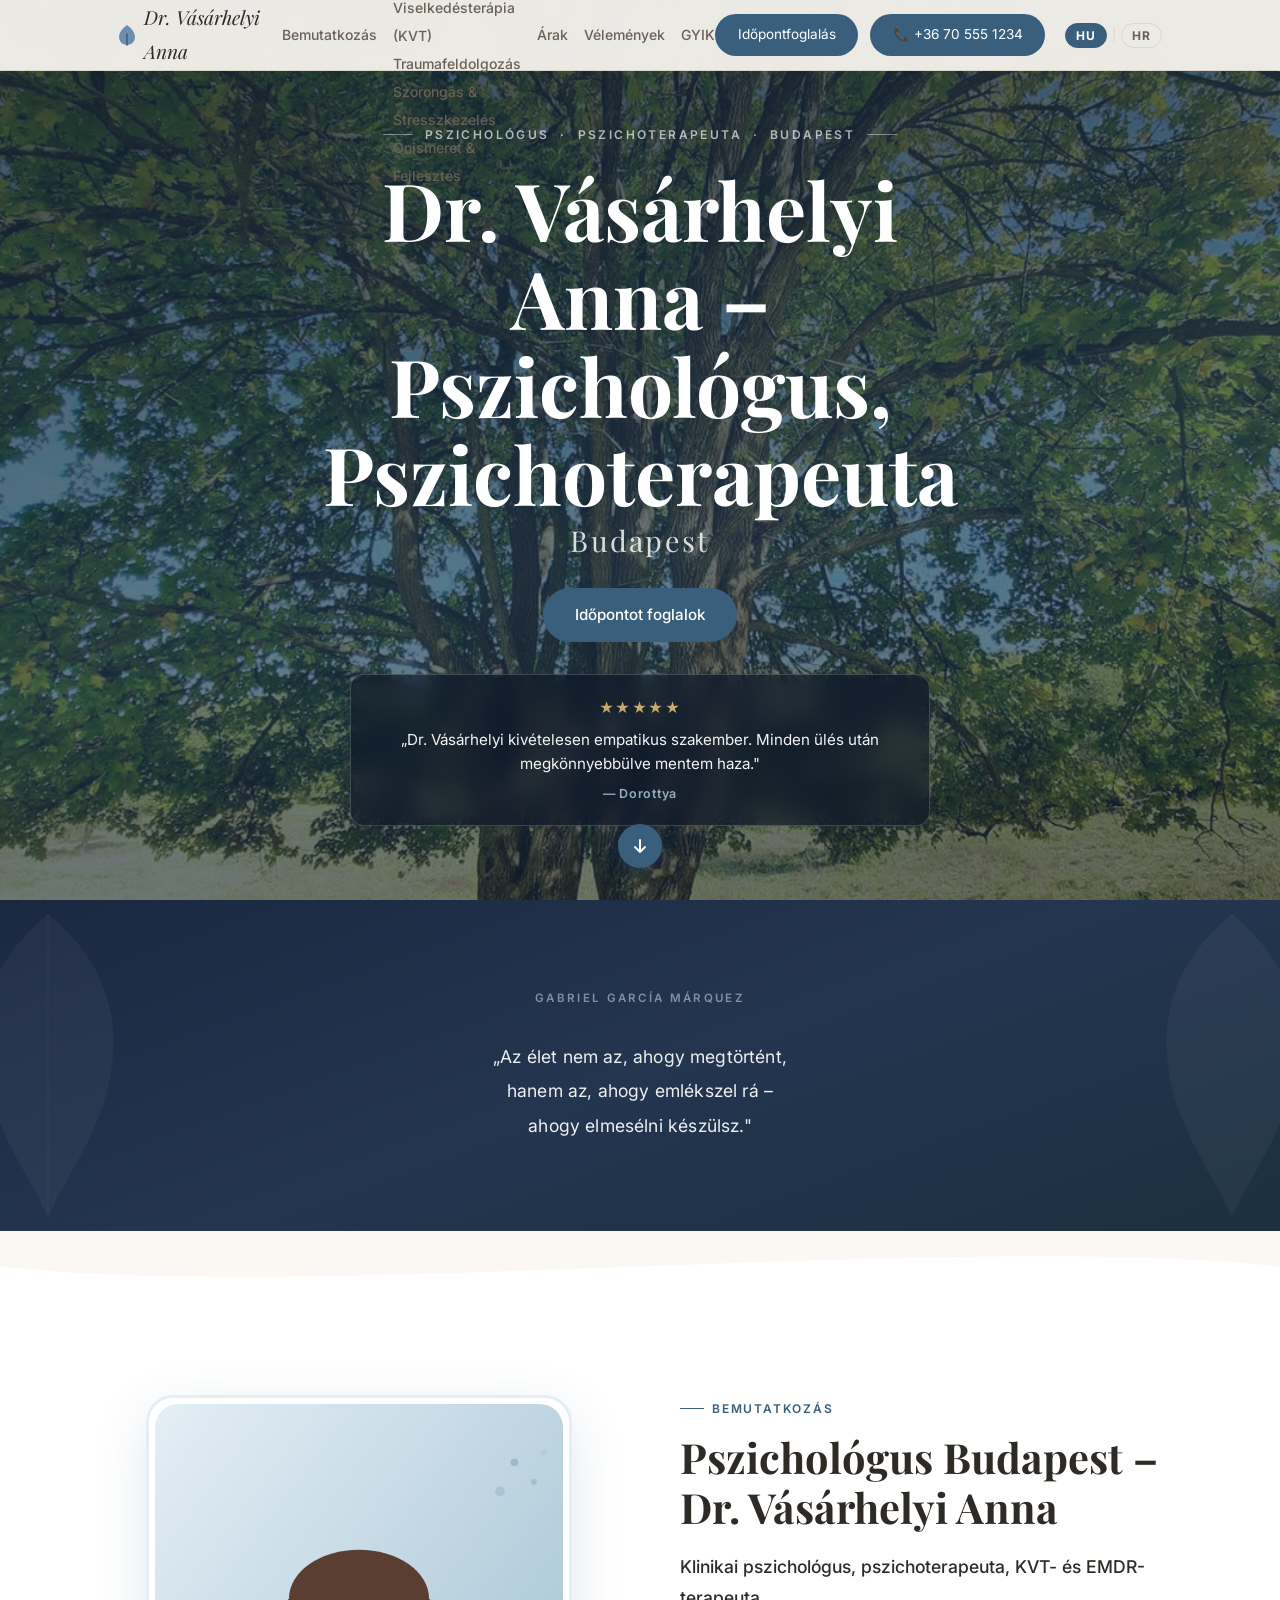
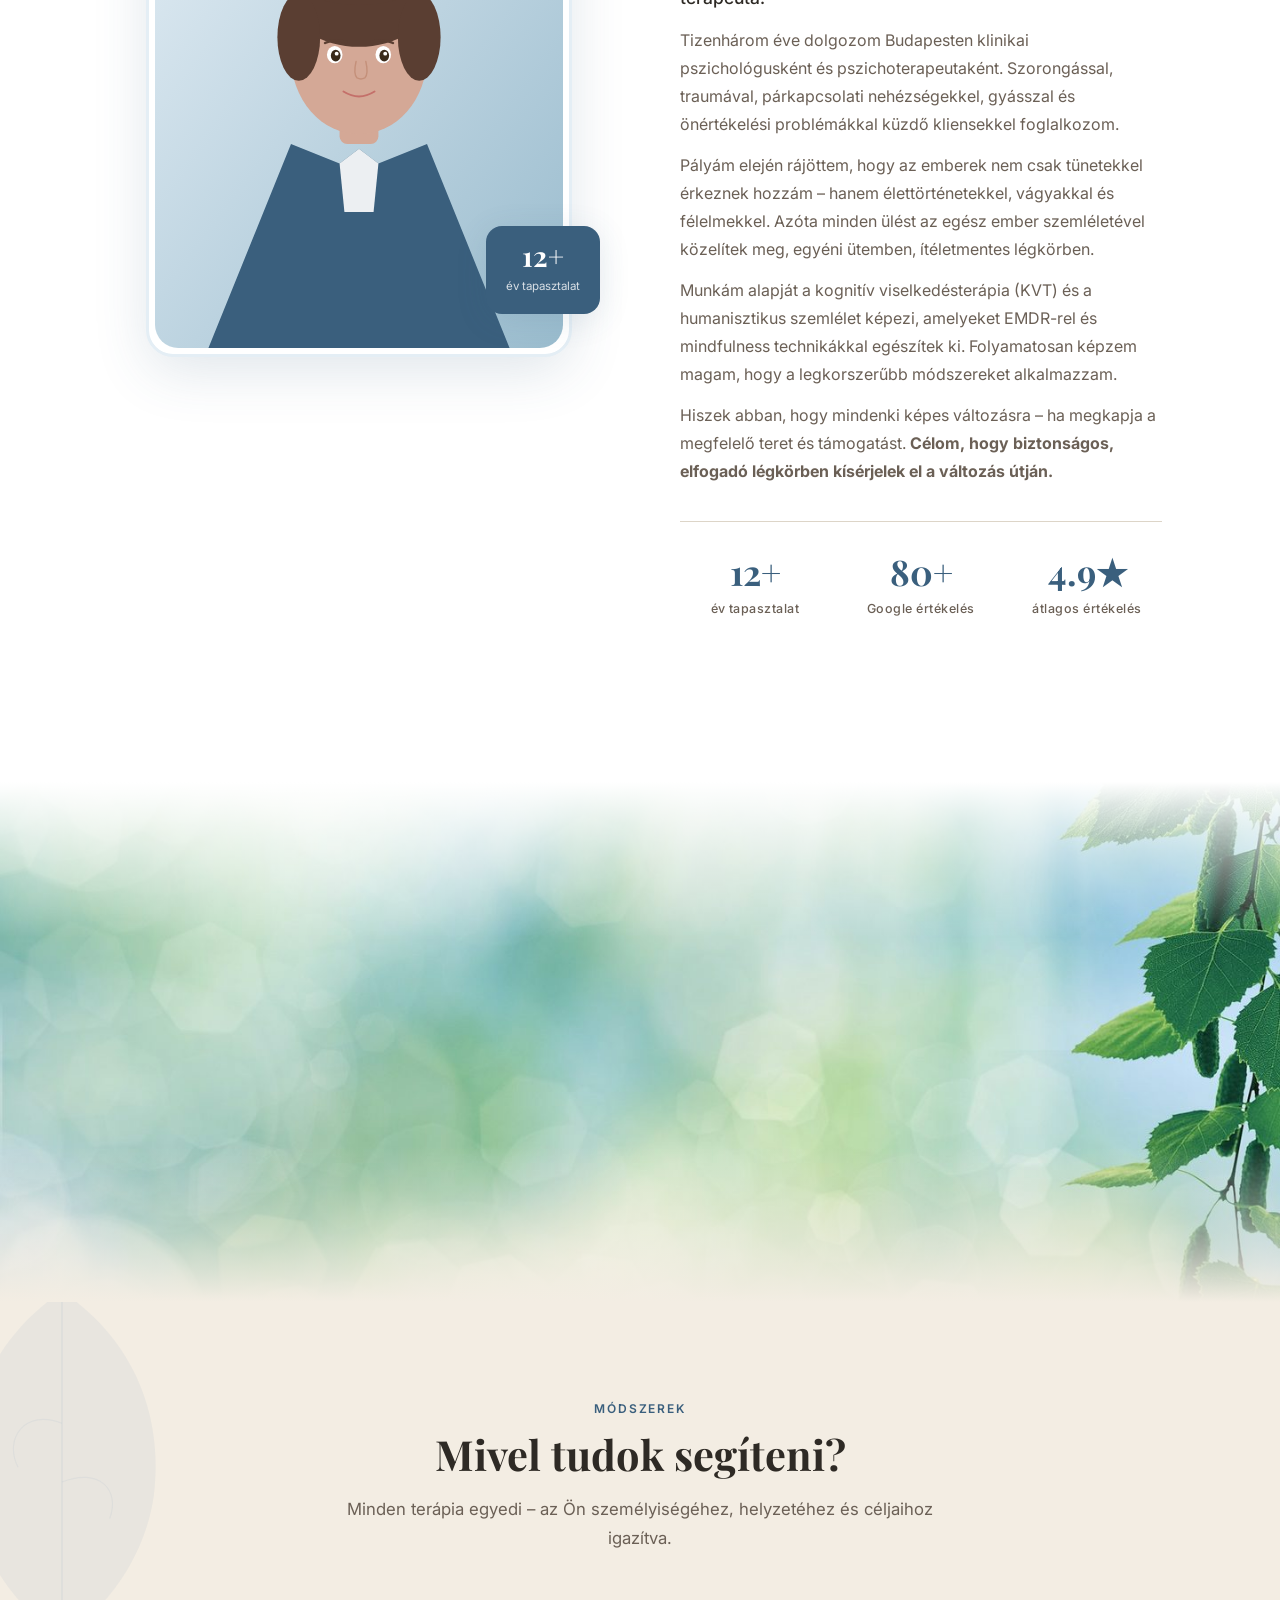
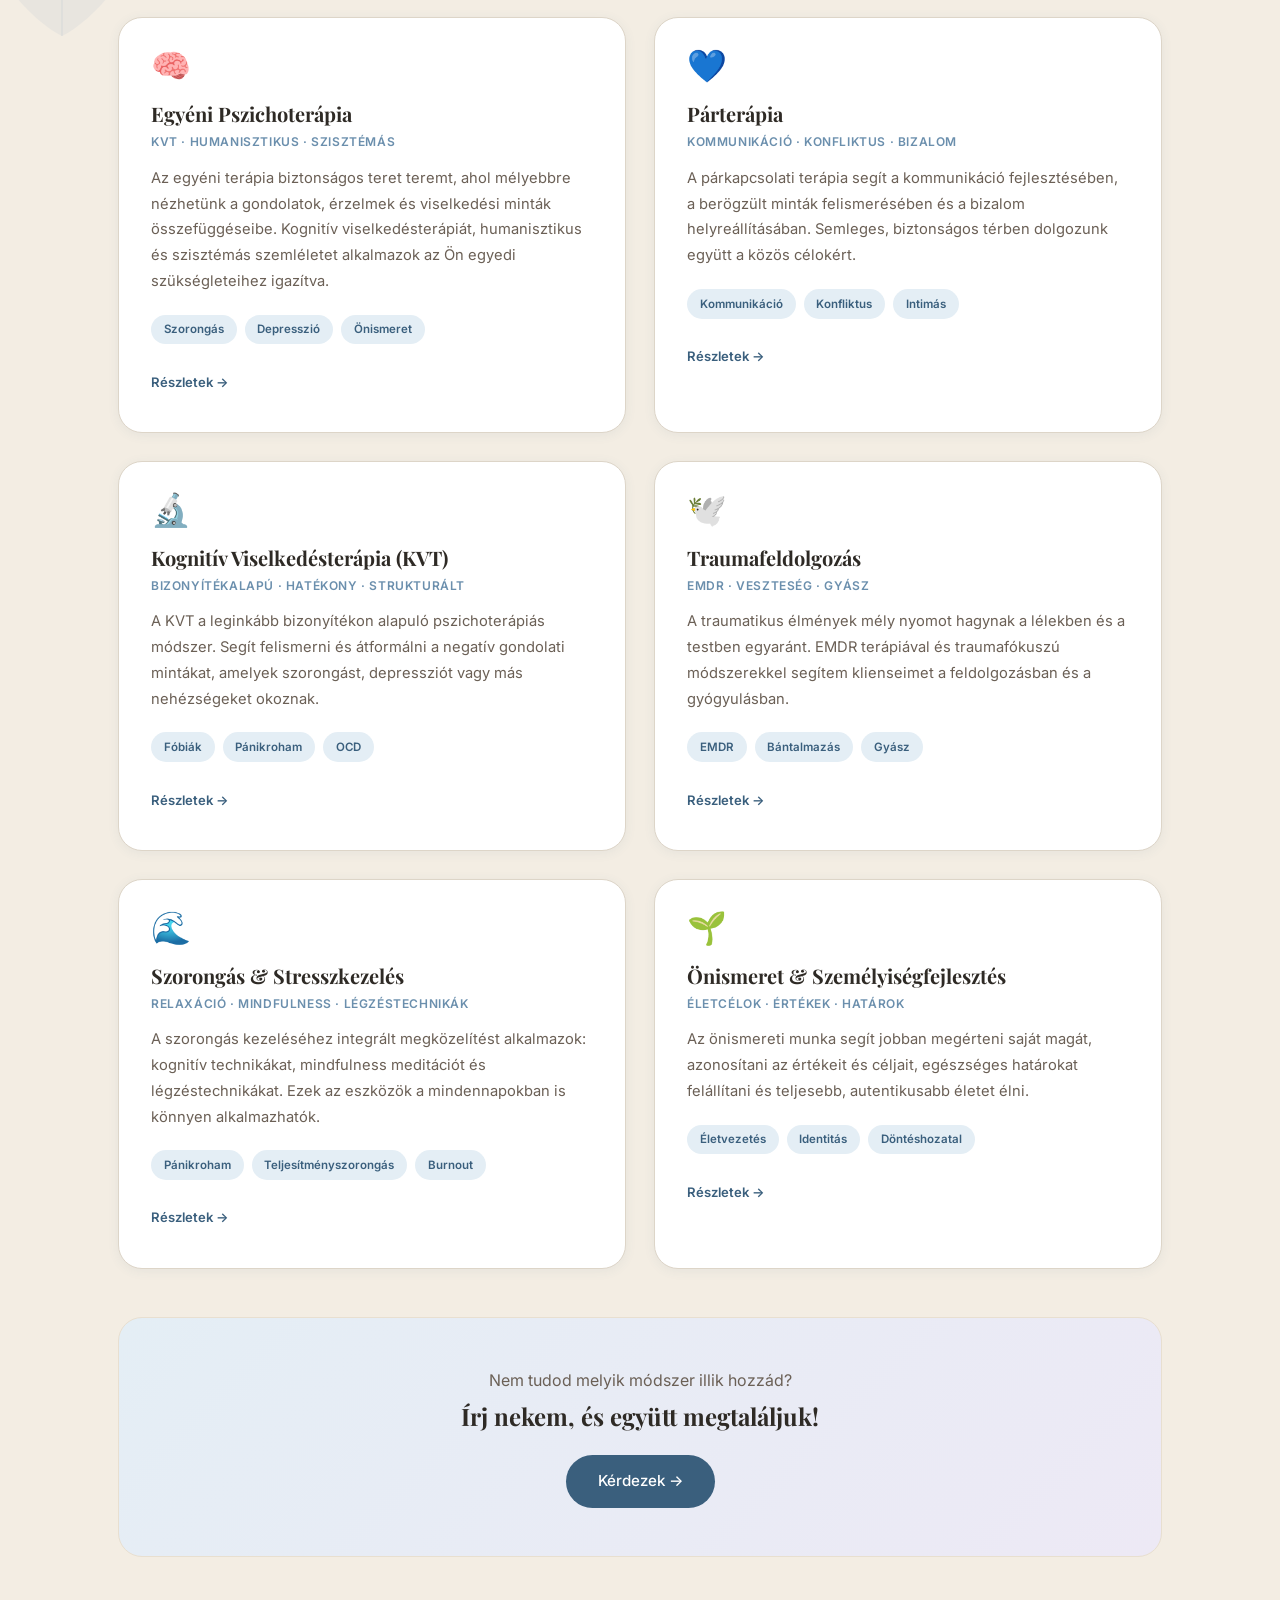
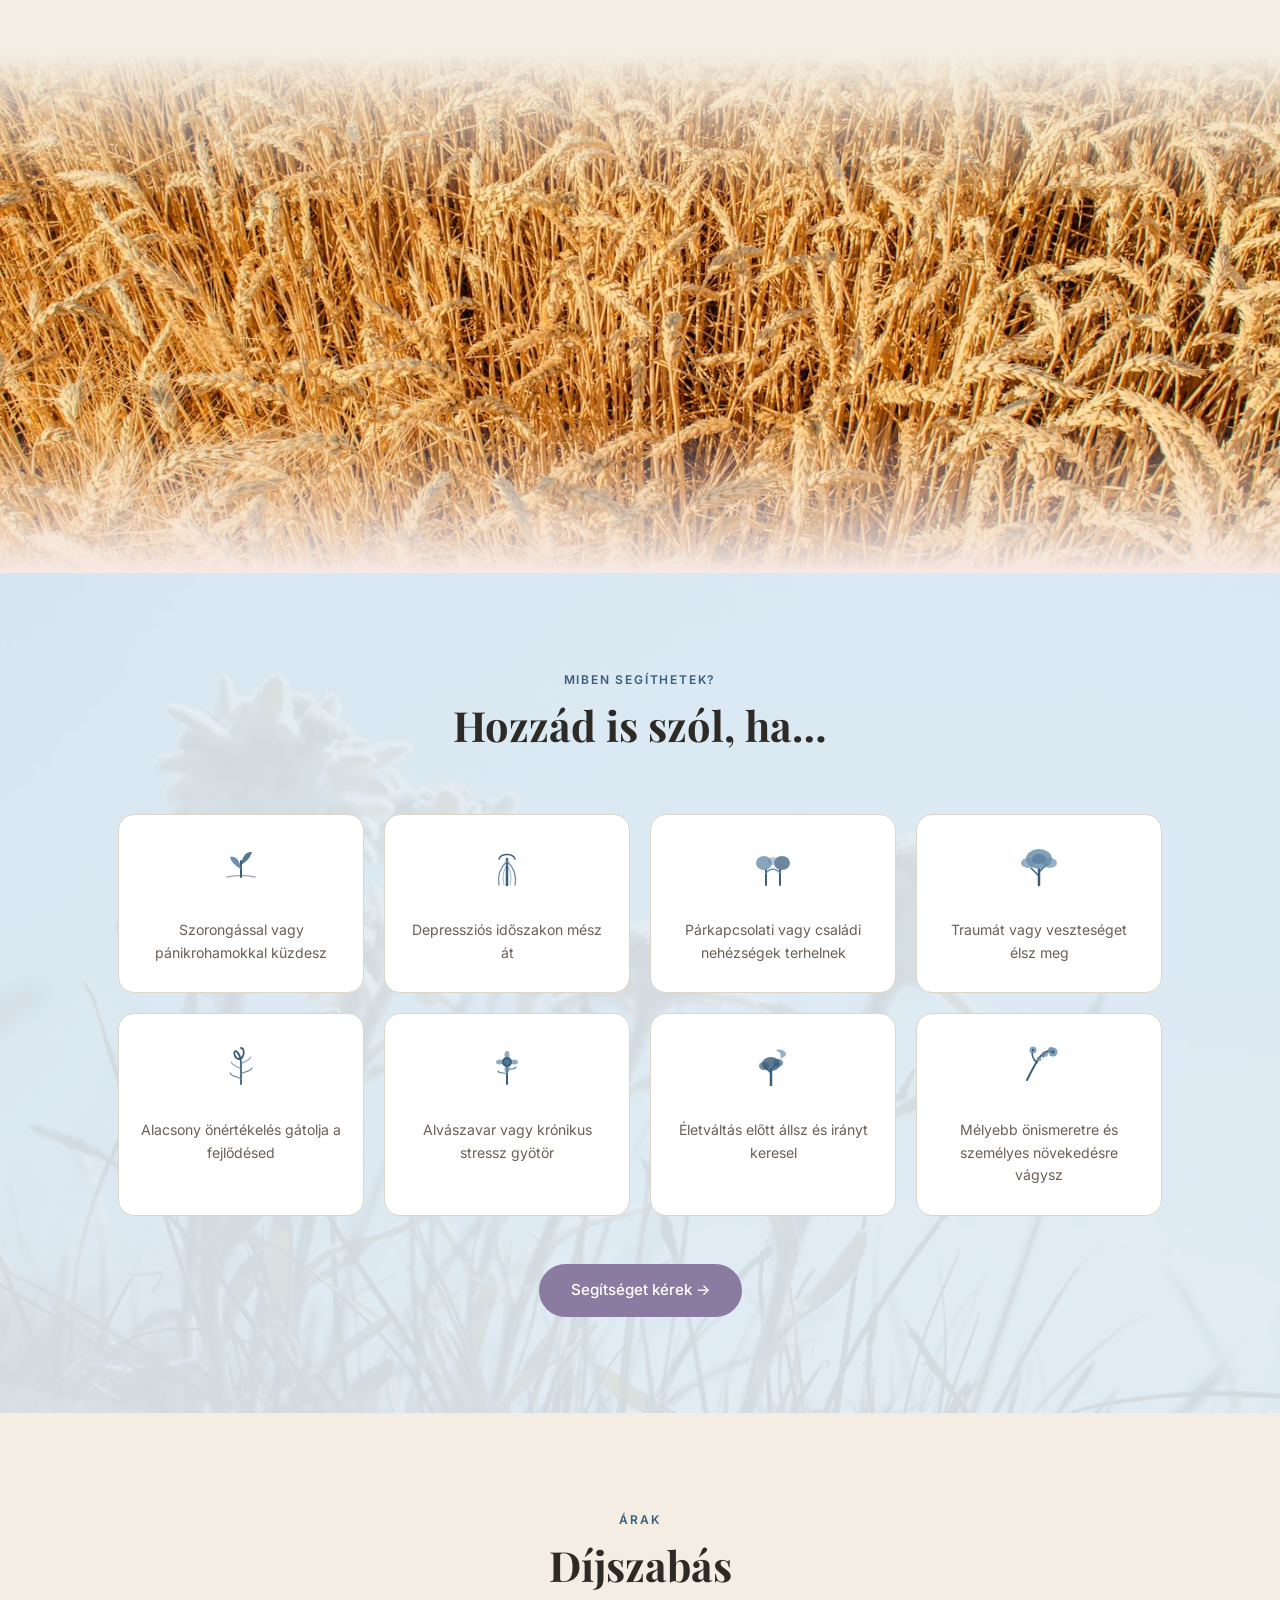
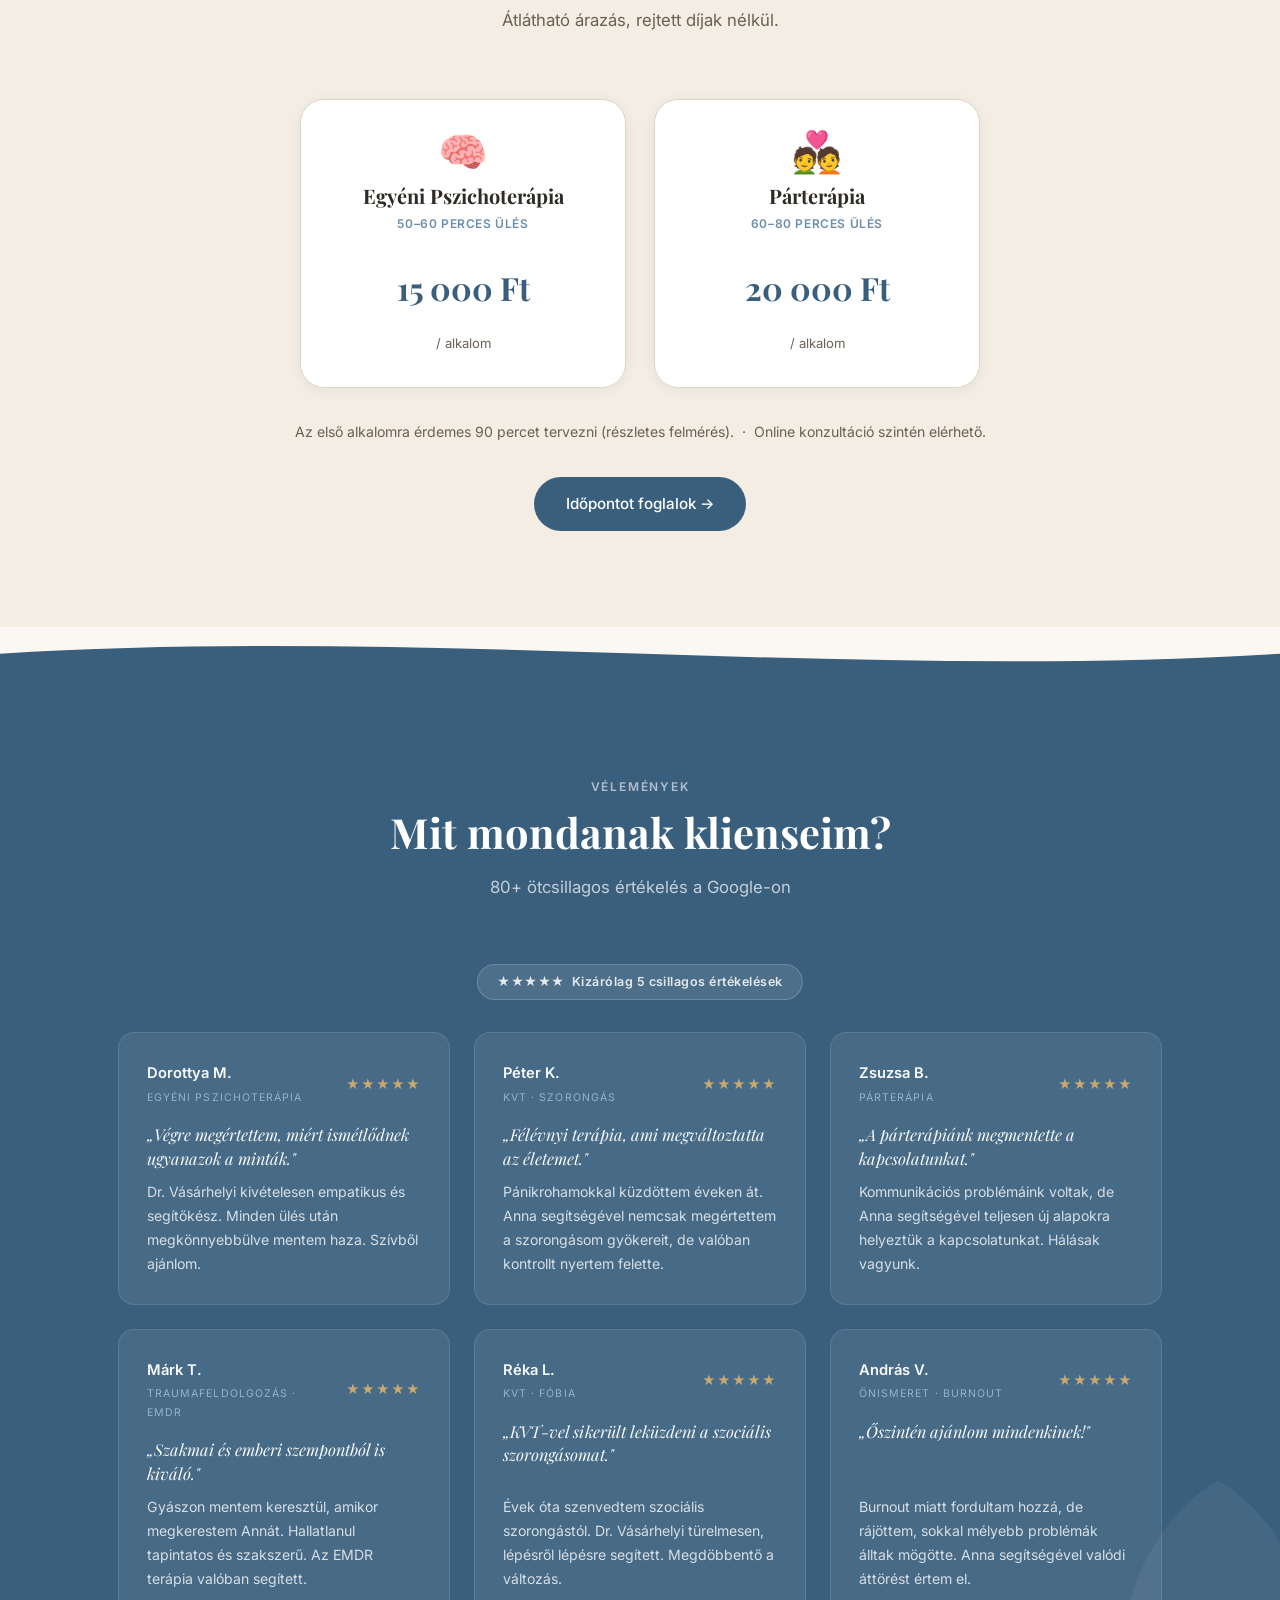
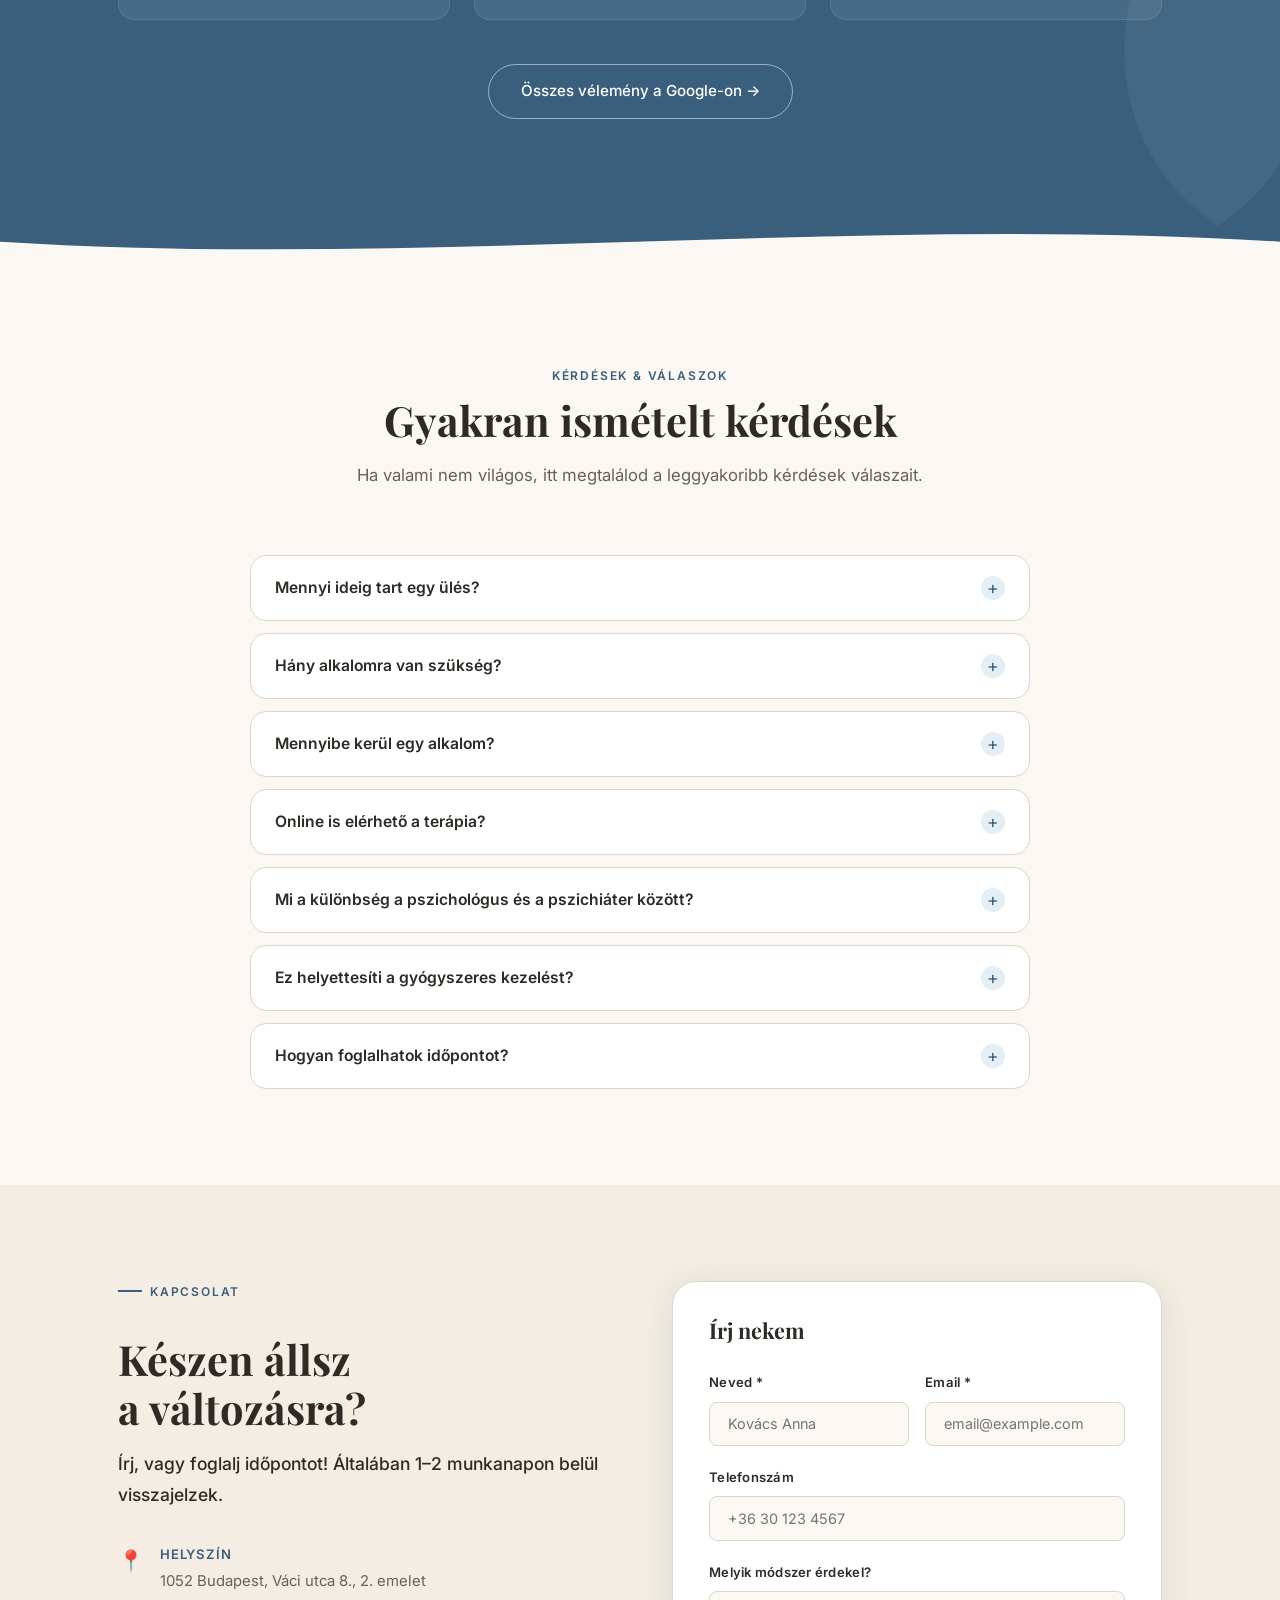
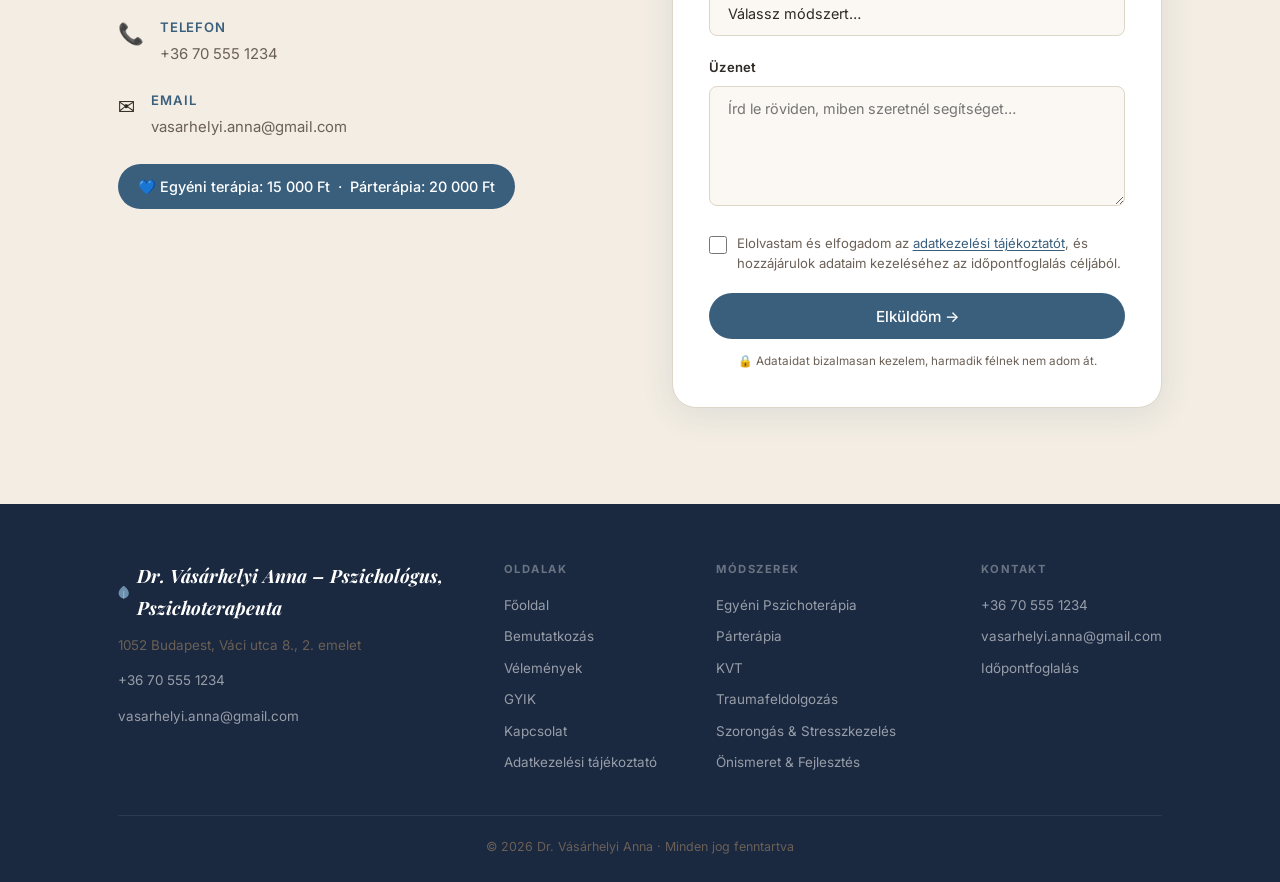
==== commit d6dccd00: "Update HU page: real images, matching header, favicon, Gmail, prices section - Hero, photo strips, s" ====
--- a/index.html
+++ b/index.html
@@ -7,9 +7,9 @@
   <meta name="description" content="Pszichológus Budapest – Dr. Vásárhelyi Anna klinikai pszichológus és pszichoterapeuta. KVT, EMDR, egyéni terápia, párterápia, traumafeldolgozás, szorongáskezelés.">
   <meta name="keywords" content="pszichológus Budapest, pszichoterapeuta Budapest, Dr. Vásárhelyi Anna, KVT terápia, EMDR, egyéni terápia, párterápia, szorongás kezelés, traumafeldolgozás">
   <meta name="author" content="Dr. Vásárhelyi Anna">
-  <link rel="canonical" href="https://vasarhelyi-pszichologus.hu/">
+  <link rel="canonical" href="https://csancus.github.io/pelda-projekt/">
   <meta property="og:type" content="website">
-  <meta property="og:url" content="https://vasarhelyi-pszichologus.hu/">
+  <meta property="og:url" content="https://csancus.github.io/pelda-projekt/">
   <meta property="og:title" content="Dr. Vásárhelyi Anna – Pszichológus, Pszichoterapeuta | Budapest">
   <meta property="og:description" content="Klinikai pszichológus és pszichoterapeuta Budapesten. KVT, EMDR, egyéni- és párterápia. 12+ év tapasztalat, 80+ Google értékelés.">
   <meta property="og:locale" content="hu_HU">
@@ -42,9 +42,9 @@
     "@type": "HealthAndBeautyBusiness",
     "name": "Dr. Vásárhelyi Anna – Pszichológus, Pszichoterapeuta",
     "description": "Klinikai pszichológus és pszichoterapeuta Budapesten. KVT, EMDR, egyéni- és párterápia.",
-    "url": "https://vasarhelyi-pszichologus.hu",
+    "url": "https://csancus.github.io/pelda-projekt",
     "telephone": "+36705551234",
-    "email": "anna@vasarhelyi-pszichologus.hu",
+    "email": "vasarhelyi.anna@gmail.com",
     "address": {
       "@type": "PostalAddress",
       "streetAddress": "Váci utca 8., 2. emelet",
@@ -61,6 +61,9 @@
     "priceRange": "15 000–20 000 Ft"
   }
   </script>
+  <link rel="icon" type="image/svg+xml" href="favicon.svg">
+  <link rel="icon" type="image/png" href="favicon.png">
+  <link rel="preload" as="image" href="images/hero-bg.jpg" fetchpriority="high">
   <link rel="preconnect" href="https://fonts.googleapis.com">
   <link rel="preconnect" href="https://fonts.gstatic.com" crossorigin>
   <link rel="preload" href="https://fonts.googleapis.com/css2?family=Playfair+Display:ital,wght@0,400;0,600;0,700;1,400;1,600&family=Inter:wght@300;400;500;600&display=swap" as="style" onload="this.onload=null;this.rel='stylesheet'">
@@ -78,16 +81,29 @@
       </span>
       Dr. Vásárhelyi Anna
     </a>
+    <a href="tel:+36705551234" class="nav__phone-mobile">📞 +36 70 555 1234</a>
     <button class="nav__toggle" id="navToggle" aria-label="Menü"><span></span><span></span><span></span></button>
     <nav class="nav__menu" id="navMenu">
-      <a href="#bemutatkozas" data-i18n="nav.about">Bemutatkozás</a>
-      <a href="#modszerek" data-i18n="nav.methods">Módszerek</a>
-      <a href="#velemenyek" data-i18n="nav.reviews">Vélemények</a>
-      <a href="#gyik" data-i18n="nav.faq">GYIK</a>
-      <a href="#kapcsolat" class="nav__cta nav__cta--mobile-only" data-i18n="nav.cta">Időpontfoglalás</a>
+      <a href="#bemutatkozas">Bemutatkozás</a>
+      <div class="nav__item--dropdown">
+        <button class="nav__dropdown-btn" id="navDropdownBtn" aria-haspopup="true" aria-expanded="false">Módszerek</button>
+        <div class="nav__dropdown" id="navDropdown" role="menu">
+          <a href="#modszerek" role="menuitem">Egyéni Pszichoterápia</a>
+          <a href="#modszerek" role="menuitem">Párterápia</a>
+          <a href="#modszerek" role="menuitem">Kognitív Viselkedésterápia (KVT)</a>
+          <a href="#modszerek" role="menuitem">Traumafeldolgozás</a>
+          <a href="#modszerek" role="menuitem">Szorongás &amp; Stresszkezelés</a>
+          <a href="#modszerek" role="menuitem">Önismeret &amp; Fejlesztés</a>
+        </div>
+      </div>
+      <a href="#arak">Árak</a>
+      <a href="#velemenyek">Vélemények</a>
+      <a href="#gyik">GYIK</a>
+      <a href="#kapcsolat" class="nav__cta nav__cta--mobile-only">Időpontfoglalás</a>
     </nav>
     <div class="nav__actions">
-      <a href="#kapcsolat" class="nav__cta" data-i18n="nav.cta">Időpontfoglalás</a>
+      <a href="#kapcsolat" class="nav__cta">Időpontfoglalás</a>
+      <a href="tel:+36705551234" class="nav__cta nav__phone-cta">📞 +36 70 555 1234</a>
       <div class="lang-switcher">
         <button class="lang-btn active" data-lang="hu">HU</button>
         <span class="lang-sep">|</span>
@@ -248,7 +264,7 @@
 </section>
 
 <!-- PHOTO STRIP 1 -->
-<div class="photo-strip" style="background: linear-gradient(135deg,#2a4060 0%,#3a5f80 50%,#2a4060 100%);">
+<div class="photo-strip" style="background-image:url('images/erdo-napfeny.jpg')" role="img" aria-label="Napfényes őszi erdő">
   <div class="photo-strip__fade photo-strip__fade--top" style="background:linear-gradient(to bottom,#fff 0%,transparent 100%)"></div>
   <div class="photo-strip__fade photo-strip__fade--bottom" style="background:linear-gradient(to top,#F3EDE3 0%,transparent 100%)"></div>
 </div>
@@ -361,9 +377,9 @@
 </section>
 
 <!-- PHOTO STRIP 2 -->
-<div class="photo-strip" style="background: linear-gradient(135deg,#1e3048 0%,#2d4a68 50%,#1e3048 100%);">
+<div class="photo-strip" style="background-image:url('images/buza-mezo.jpg')" role="img" aria-label="Aranyszínű búzamező">
   <div class="photo-strip__fade photo-strip__fade--top" style="background:linear-gradient(to bottom,#F3EDE3 0%,transparent 100%)"></div>
-  <div class="photo-strip__fade photo-strip__fade--bottom" style="background:linear-gradient(to top,#E4EEF5 0%,transparent 100%)"></div>
+  <div class="photo-strip__fade photo-strip__fade--bottom" style="background:linear-gradient(to top,#F5EAE5 0%,transparent 100%)"></div>
 </div>
 
 <!-- MIBEN SEGÍTHET -->
@@ -425,6 +441,37 @@
     </div>
     <div class="segitseg__cta">
       <a href="#kapcsolat" class="btn btn--rose" data-i18n="help.btn">Segítséget kérek →</a>
+    </div>
+  </div>
+</section>
+
+<!-- ÁRAK -->
+<section class="section arak" id="arak" style="background:var(--cream-mid)">
+  <div class="container">
+    <div class="section__head">
+      <p class="section__tag">Árak</p>
+      <h2>Díjszabás</h2>
+      <p class="section__lead">Átlátható árazás, rejtett díjak nélkül.</p>
+    </div>
+    <div class="services-grid" style="max-width:680px;margin:0 auto 2rem">
+      <div class="service-card" style="text-align:center">
+        <div class="service-card__icon" style="font-size:2.5rem;margin-bottom:.75rem">🧠</div>
+        <h3>Egyéni Pszichoterápia</h3>
+        <span class="service-card__sub">50–60 perces ülés</span>
+        <p style="font-size:2rem;font-family:var(--font-head);color:var(--sage-deep);margin:.75rem 0 .25rem;font-weight:700">15 000 Ft</p>
+        <p style="font-size:.82rem">/ alkalom</p>
+      </div>
+      <div class="service-card" style="text-align:center">
+        <div class="service-card__icon" style="font-size:2.5rem;margin-bottom:.75rem">💑</div>
+        <h3>Párterápia</h3>
+        <span class="service-card__sub">60–80 perces ülés</span>
+        <p style="font-size:2rem;font-family:var(--font-head);color:var(--sage-deep);margin:.75rem 0 .25rem;font-weight:700">20 000 Ft</p>
+        <p style="font-size:.82rem">/ alkalom</p>
+      </div>
+    </div>
+    <p style="text-align:center;font-size:.88rem;color:var(--text-soft)">Az első alkalomra érdemes 90 percet tervezni (részletes felmérés). &nbsp;·&nbsp; Online konzultáció szintén elérhető.</p>
+    <div style="text-align:center;margin-top:2rem">
+      <a href="#kapcsolat" class="btn btn--primary">Időpontot foglalok →</a>
     </div>
   </div>
 </section>
@@ -593,7 +640,7 @@
             <div class="contact-item__icon">✉️</div>
             <div>
               <strong data-i18n="contact.email.label">Email</strong>
-              <p><a href="mailto:anna@vasarhelyi-pszichologus.hu">anna@vasarhelyi-pszichologus.hu</a></p>
+              <p><a href="mailto:vasarhelyi.anna@gmail.com">vasarhelyi.anna@gmail.com</a></p>
             </div>
           </div>
         </div>
@@ -660,7 +707,7 @@
         </div>
         <p data-i18n="footer.addr">1052 Budapest, Váci utca 8., 2. emelet</p>
         <p><a href="tel:+36705551234" style="color:rgba(255,255,255,.55)">+36 70 555 1234</a></p>
-        <p><a href="mailto:anna@vasarhelyi-pszichologus.hu" style="color:rgba(255,255,255,.55)">anna@vasarhelyi-pszichologus.hu</a></p>
+        <p><a href="mailto:vasarhelyi.anna@gmail.com" style="color:rgba(255,255,255,.55)">vasarhelyi.anna@gmail.com</a></p>
       </div>
       <div class="footer__links">
         <span class="footer__col-title" data-i18n="footer.pages">Oldalak</span>
@@ -683,7 +730,7 @@
       <div class="footer__contact">
         <span class="footer__col-title">Kontakt</span>
         <a href="tel:+36705551234">+36 70 555 1234</a>
-        <a href="mailto:anna@vasarhelyi-pszichologus.hu">anna@vasarhelyi-pszichologus.hu</a>
+        <a href="mailto:vasarhelyi.anna@gmail.com">vasarhelyi.anna@gmail.com</a>
         <a href="#kapcsolat" data-i18n="nav.cta">Időpontfoglalás</a>
       </div>
     </div>
--- a/style.css
+++ b/style.css
@@ -106,8 +106,8 @@
 .lang-btn.active { background: var(--sage-deep); color: var(--white); border-color: var(--sage-deep); }
 
 /* ===== HERO ===== */
-.hero { min-height: 100svh; display: flex; align-items: center; justify-content: center; background: linear-gradient(150deg, #1A2840 0%, #243550 40%, #1C3040 100%); position: relative; overflow: hidden; padding-top: 70px; text-align: center; }
-.hero__overlay { position: absolute; inset: 0; background: linear-gradient(170deg, rgba(15,30,50,.55) 0%, rgba(30,55,80,.4) 60%, rgba(15,35,55,.35) 100%); }
+.hero { min-height: 100svh; display: flex; align-items: center; justify-content: center; background: url("images/hero-bg.jpg") center 30% / cover no-repeat; position: relative; overflow: hidden; padding-top: 70px; text-align: center; }
+.hero__overlay { position: absolute; inset: 0; background: linear-gradient(170deg, rgba(20,35,55,.80) 0%, rgba(35,60,85,.68) 60%, rgba(15,32,50,.60) 100%); }
 .hero__content { position: relative; z-index: 2; max-width: 720px; padding: 2.5rem 1.75rem; }
 .hero__tag { font-size: .75rem; font-weight: 600; letter-spacing: .2em; text-transform: uppercase; color: rgba(255,255,255,.65); margin-bottom: 1.25rem; display: flex; align-items: center; justify-content: center; gap: .75rem; }
 .hero__tag::before, .hero__tag::after { content: ''; display: block; width: 30px; height: 1px; background: rgba(255,255,255,.4); }
@@ -207,8 +207,8 @@
 @media (max-width:640px) { .photo-strip { height:300px; } }
 
 /* ===== MIBEN SEGÍTHET ===== */
-.segitseg { background: var(--cream); position: relative; }
-.segitseg::before { content:''; position:absolute; inset:0; background:rgba(228,238,245,.6); z-index:0; }
+.segitseg { background: image-set(url("images/havasi-gyopar.webp") type("image/webp"), url("images/havasi-gyopar.jpg") type("image/jpeg")) center/cover no-repeat; position: relative; }
+.segitseg::before { content:''; position:absolute; inset:0; background:rgba(228,238,245,.91); z-index:0; }
 .segitseg .container { position:relative; z-index:1; }
 .problems { display: grid; grid-template-columns: repeat(4, 1fr); gap: 1.25rem; }
 .problem { background: var(--white); border-radius: var(--radius); padding: 1.75rem 1.25rem; border: 1px solid var(--border); text-align: center; transition: all var(--transition); }
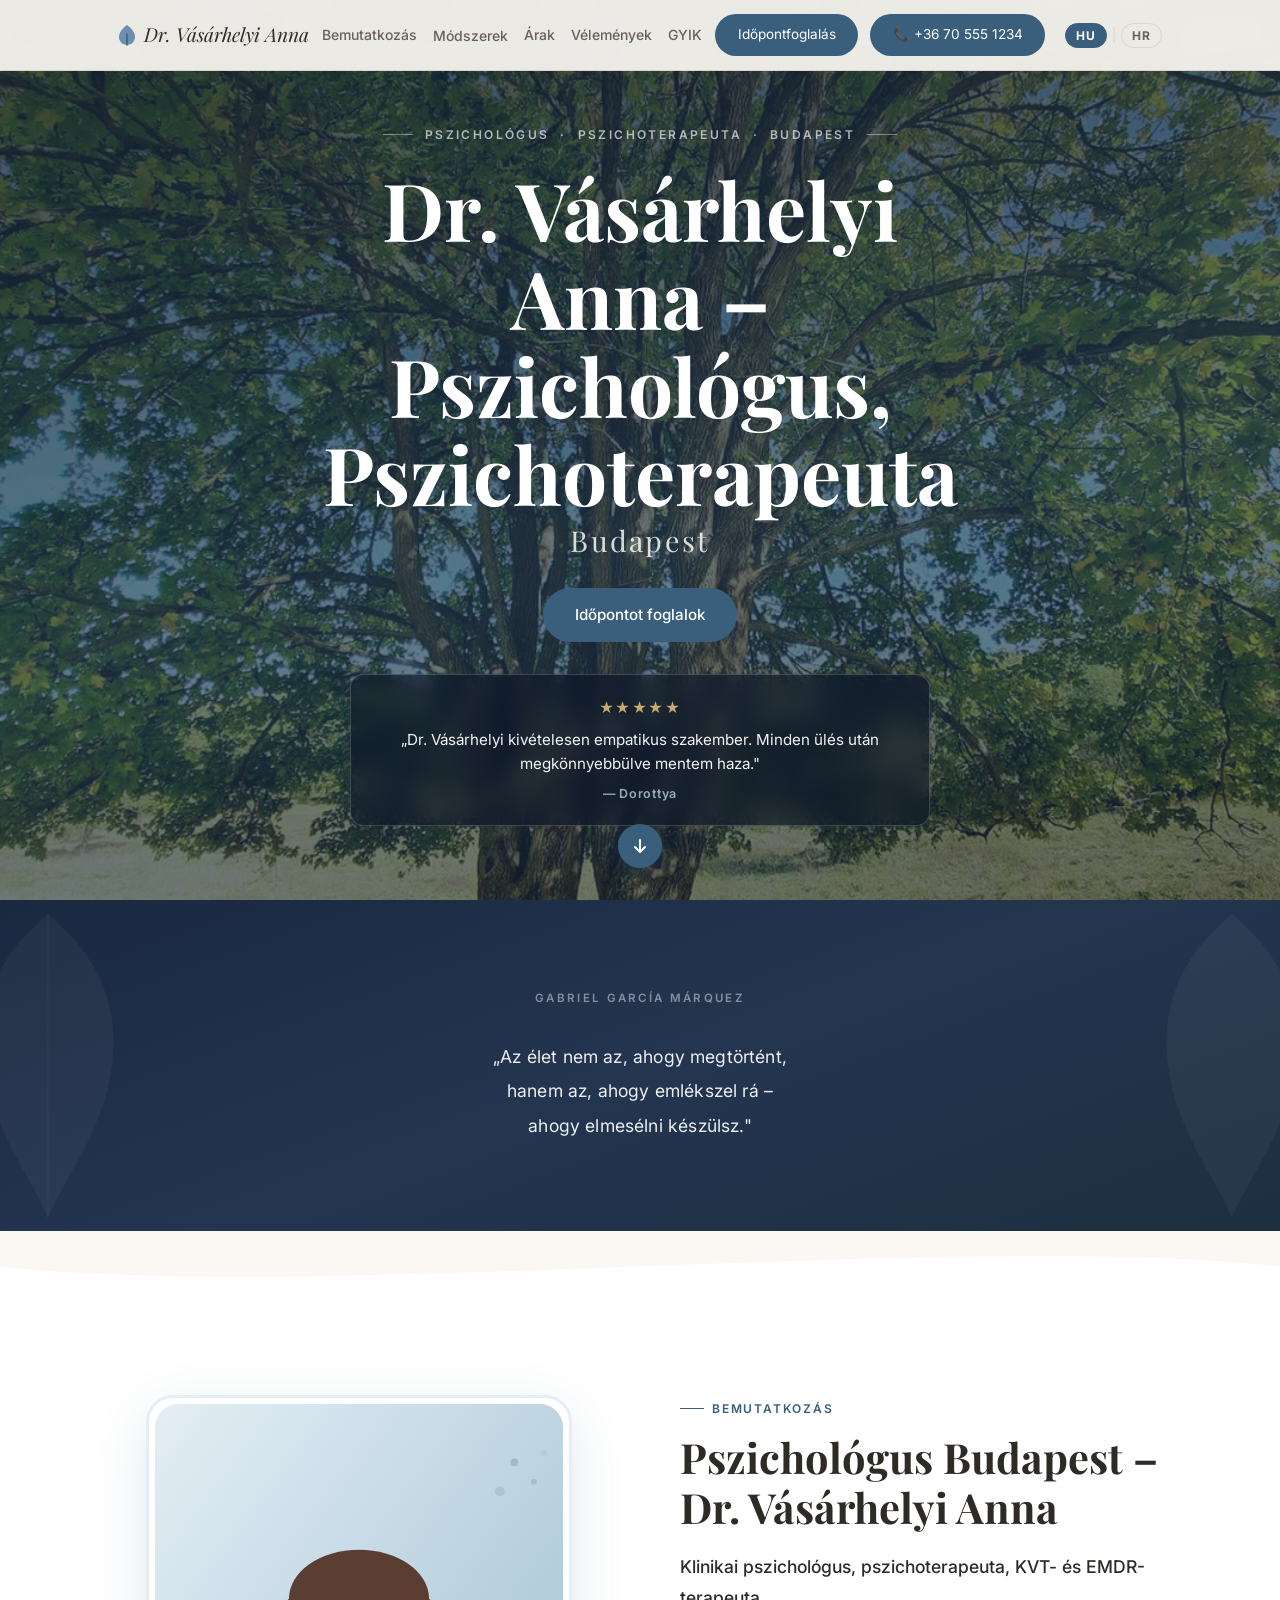
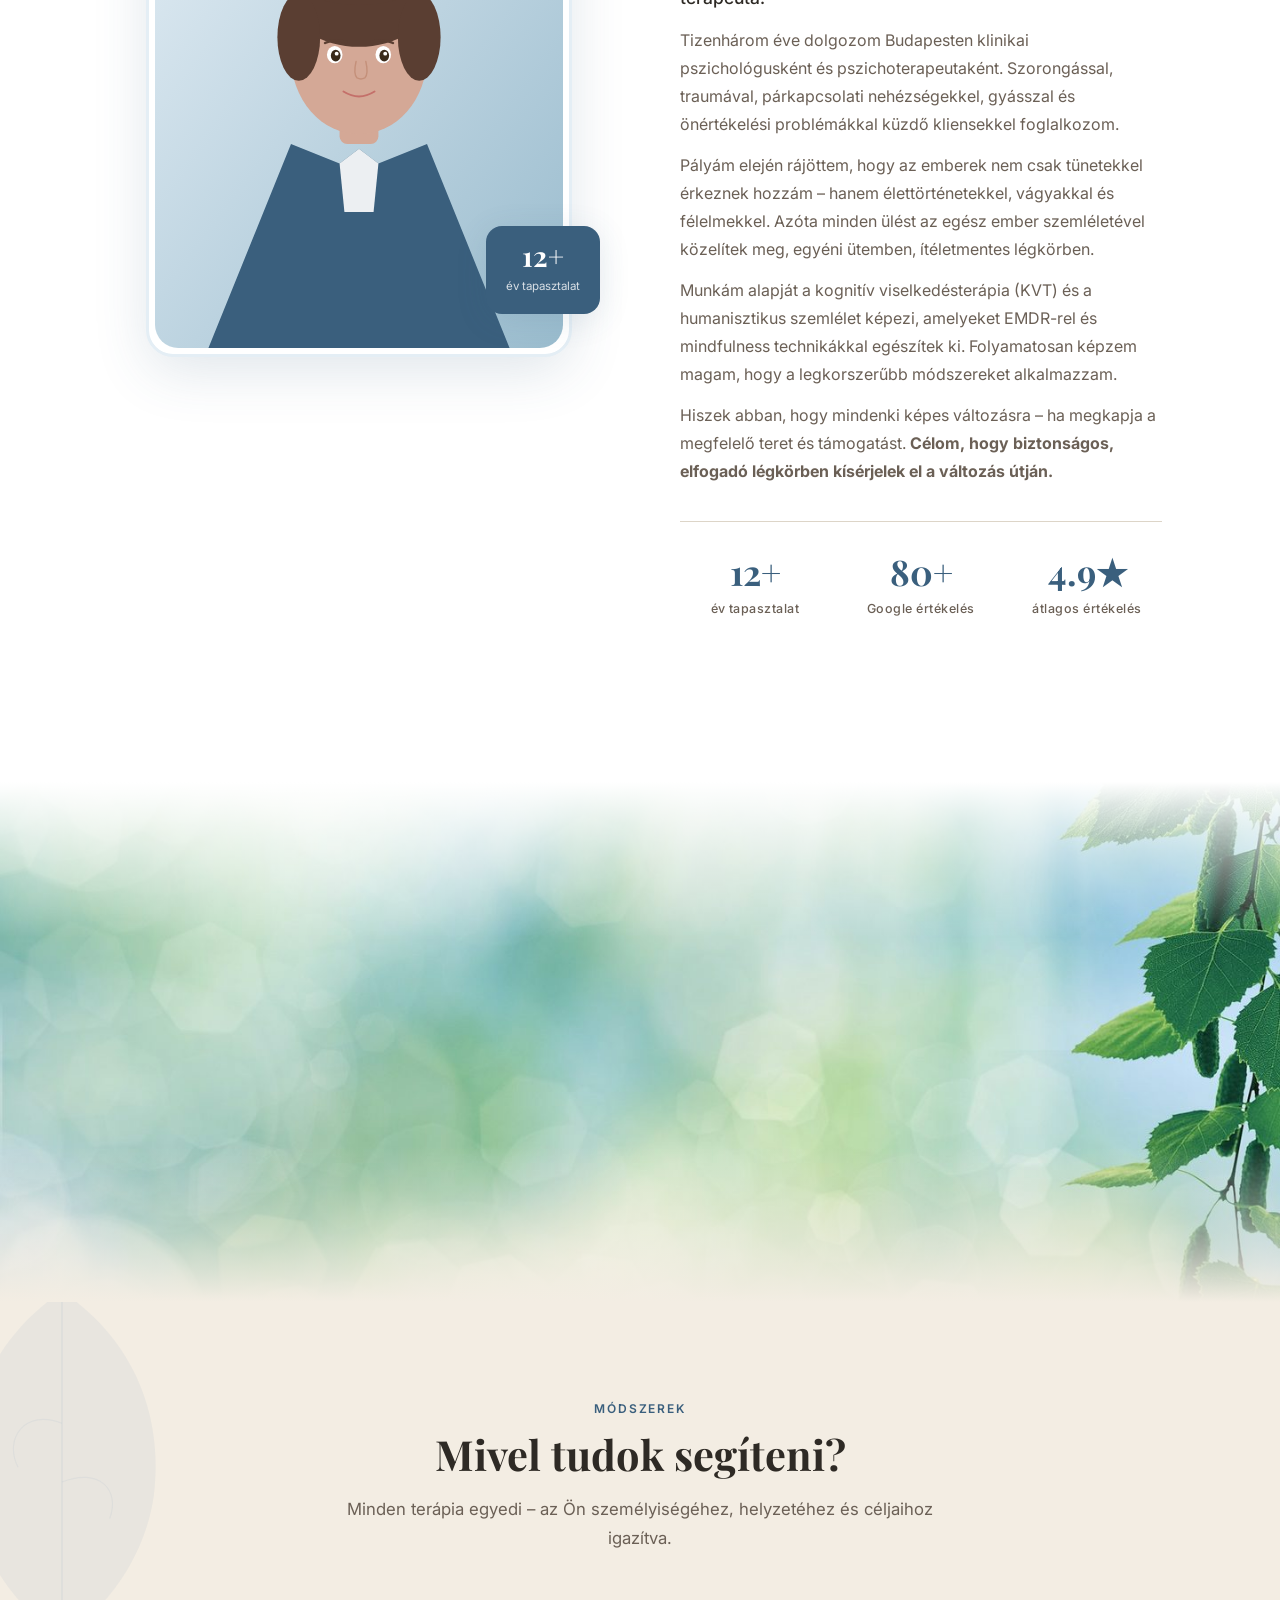
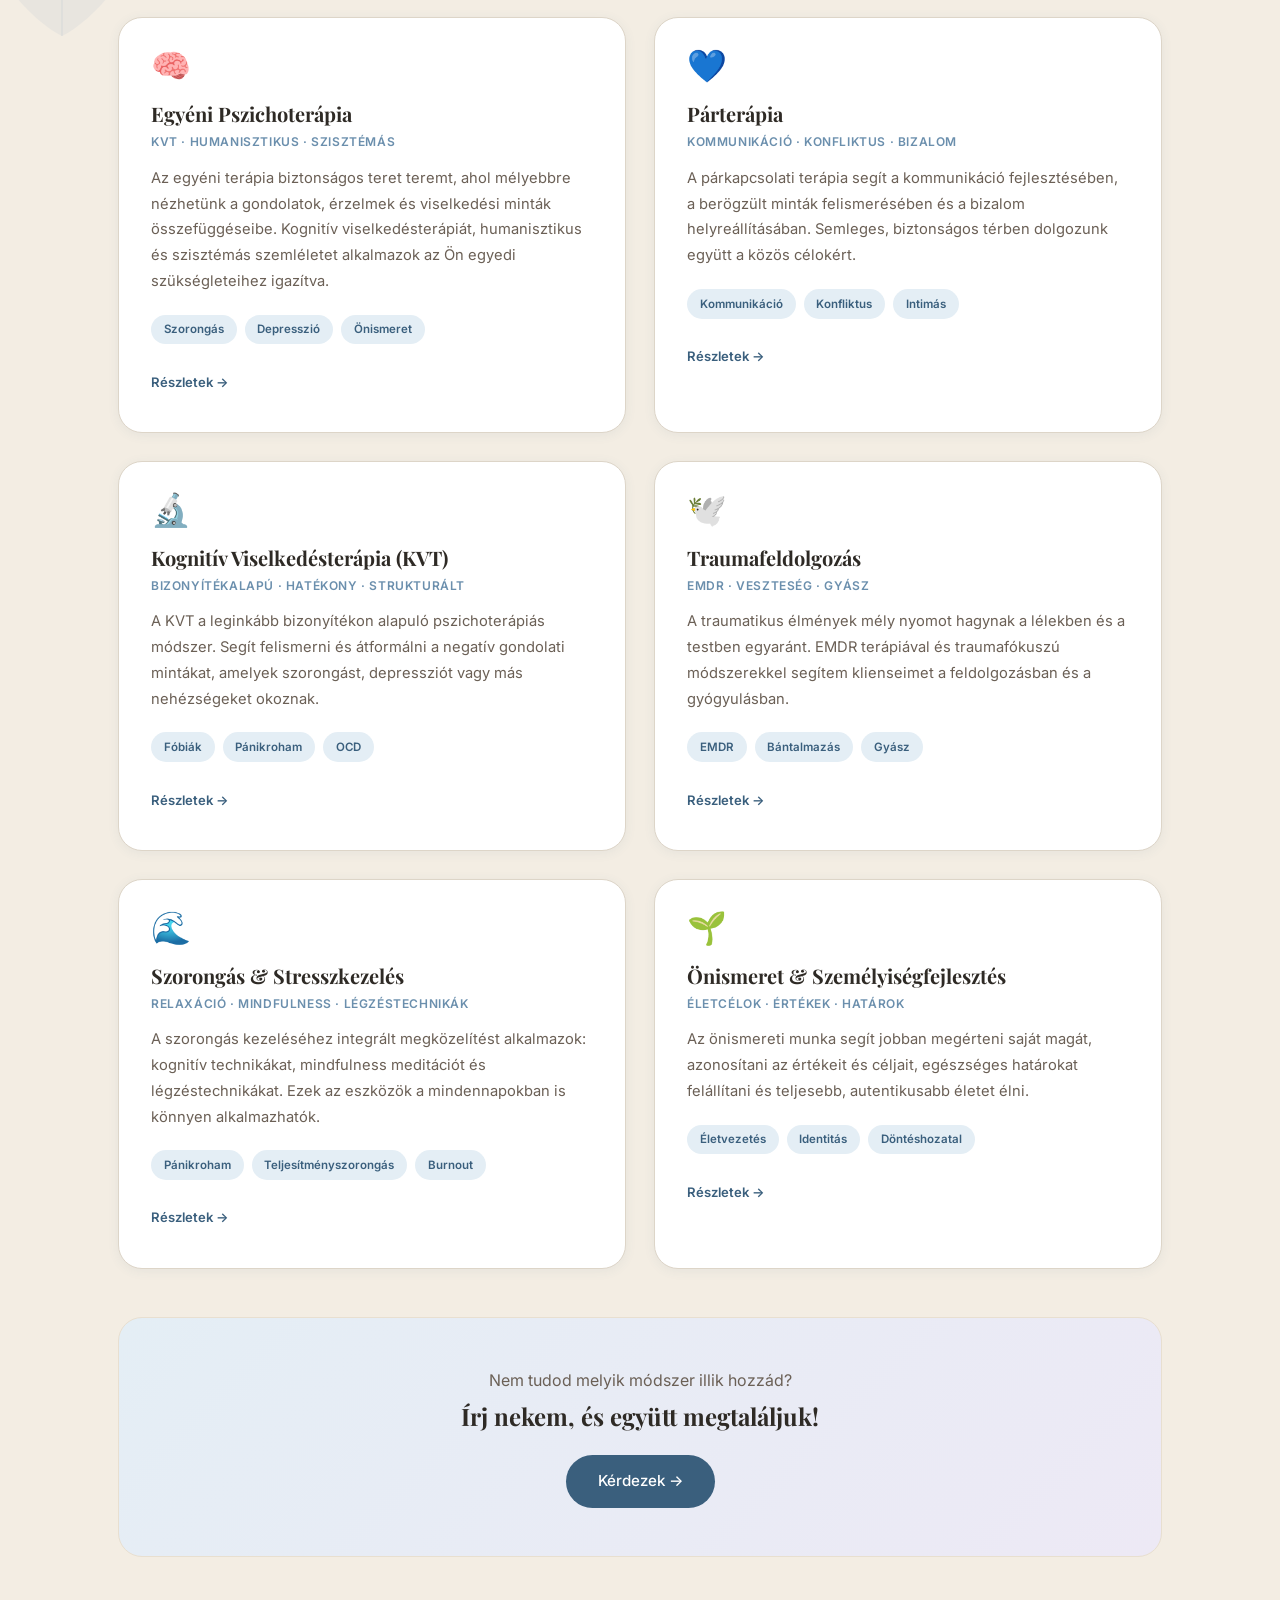
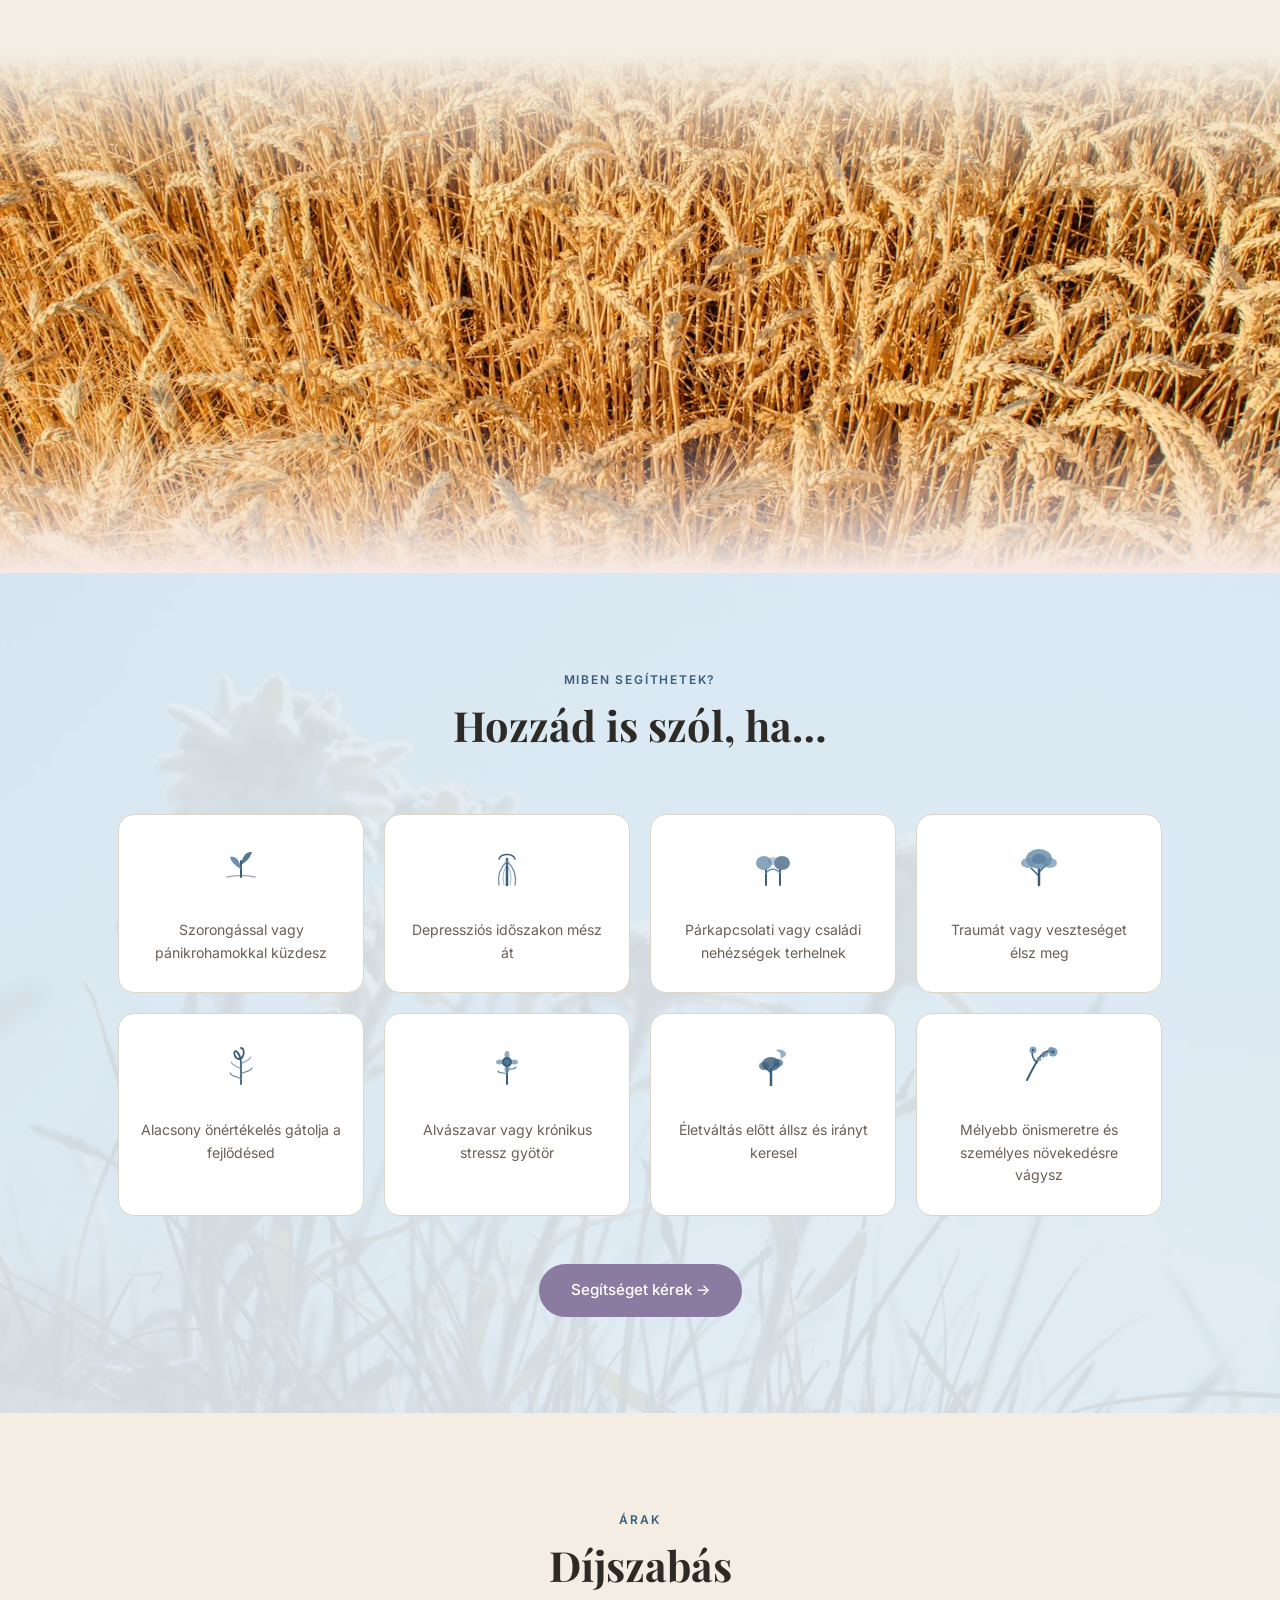
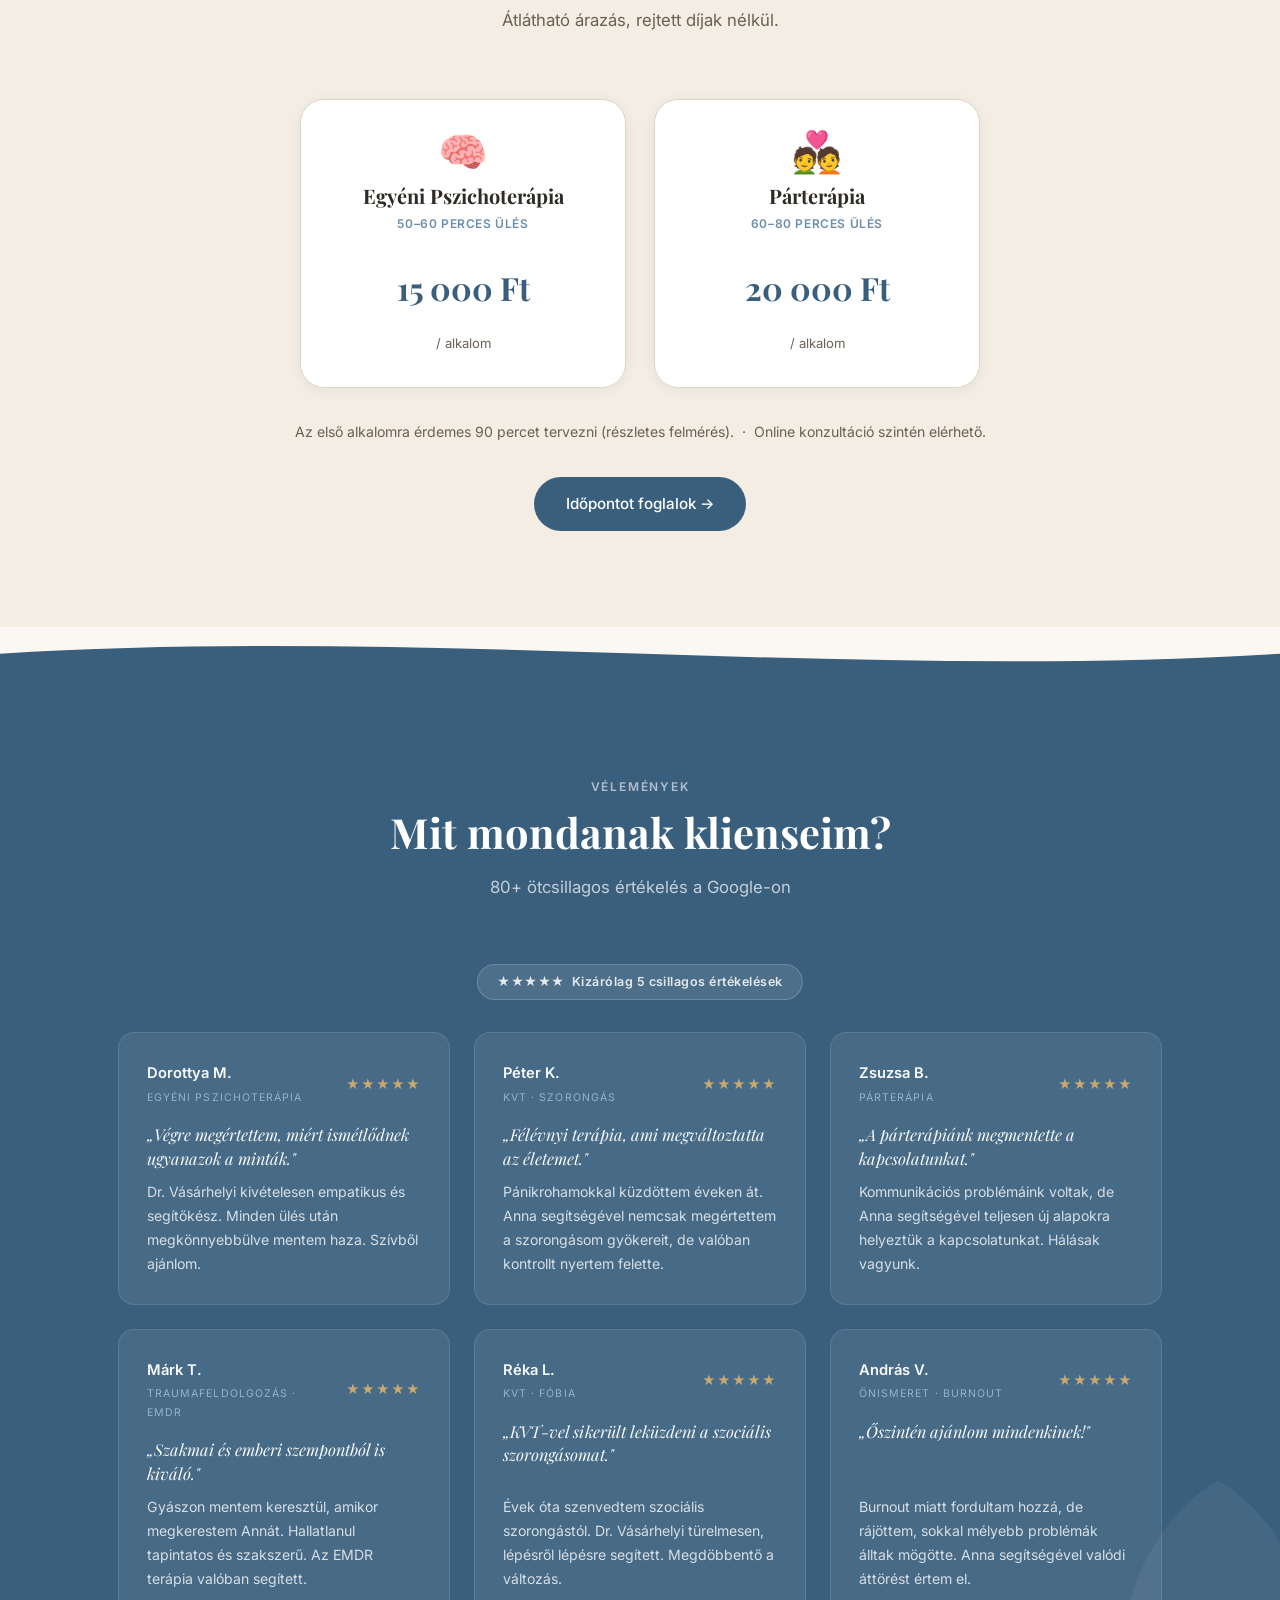
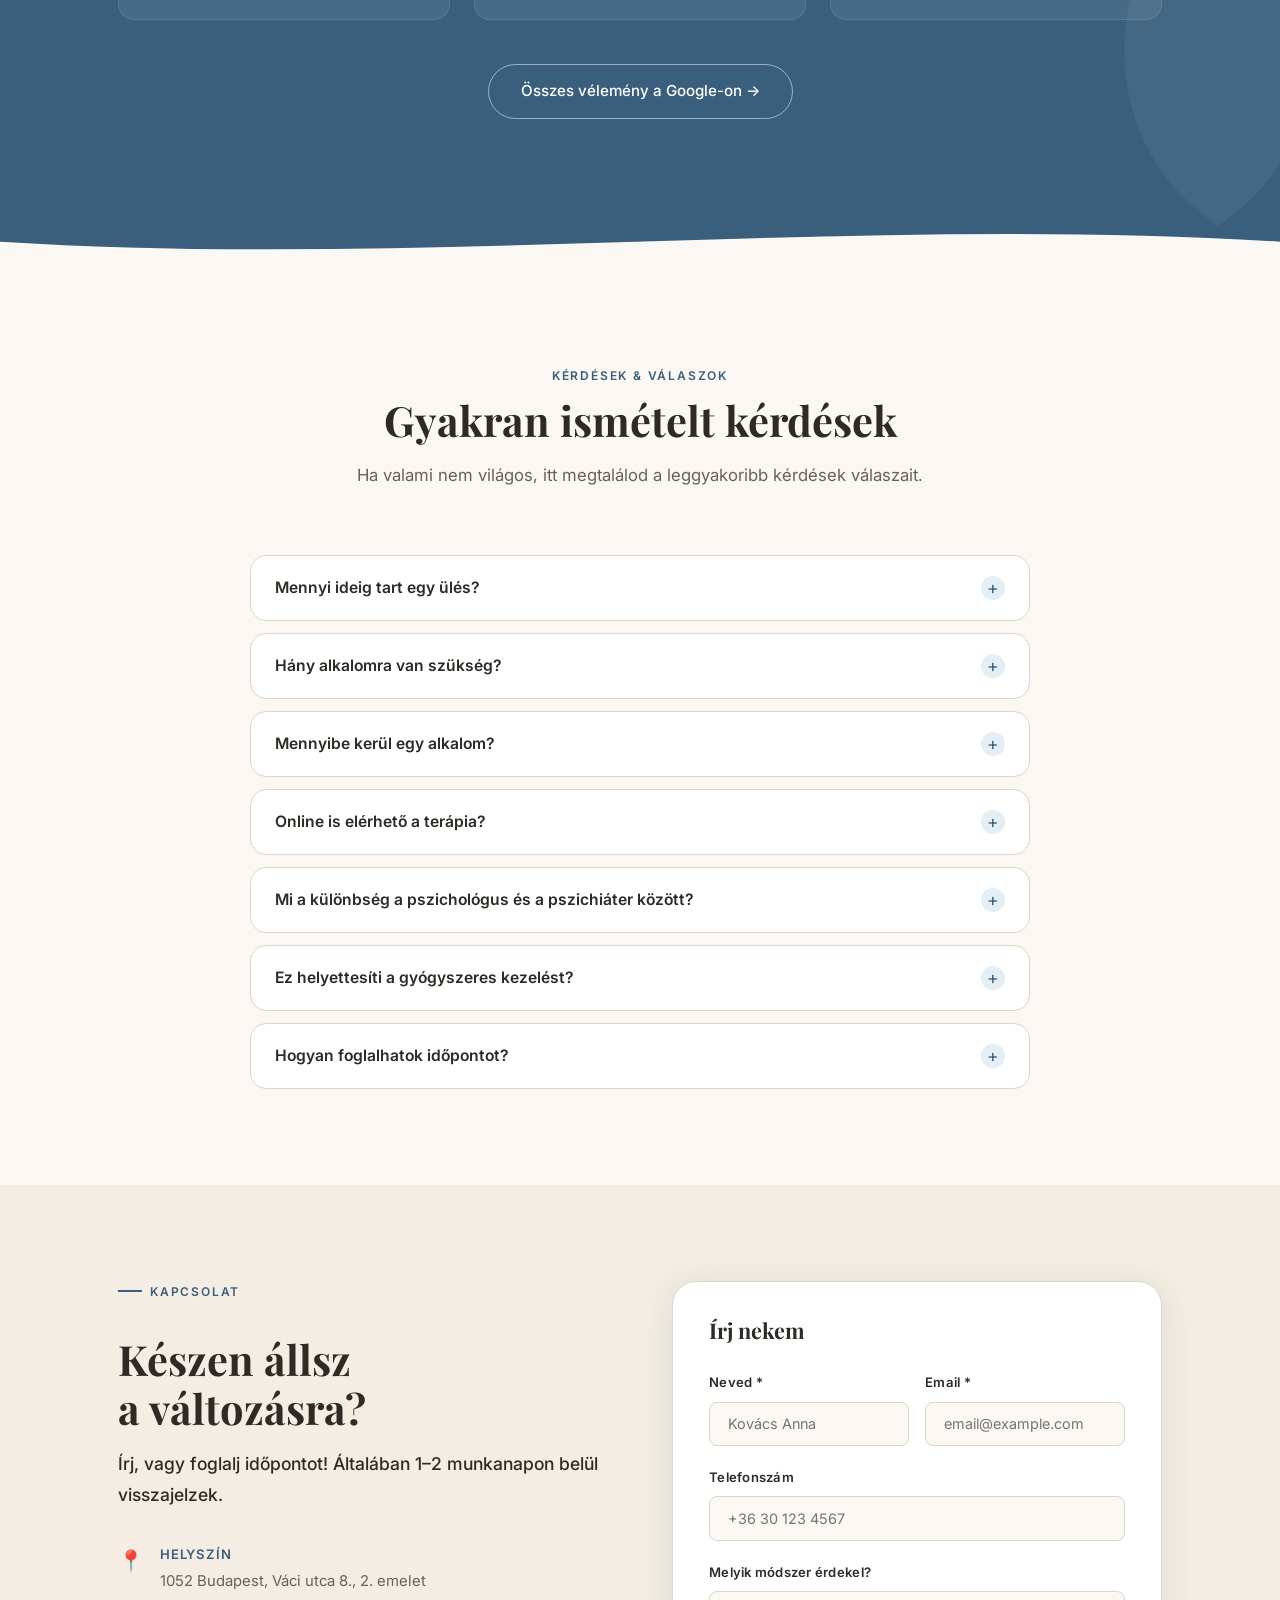
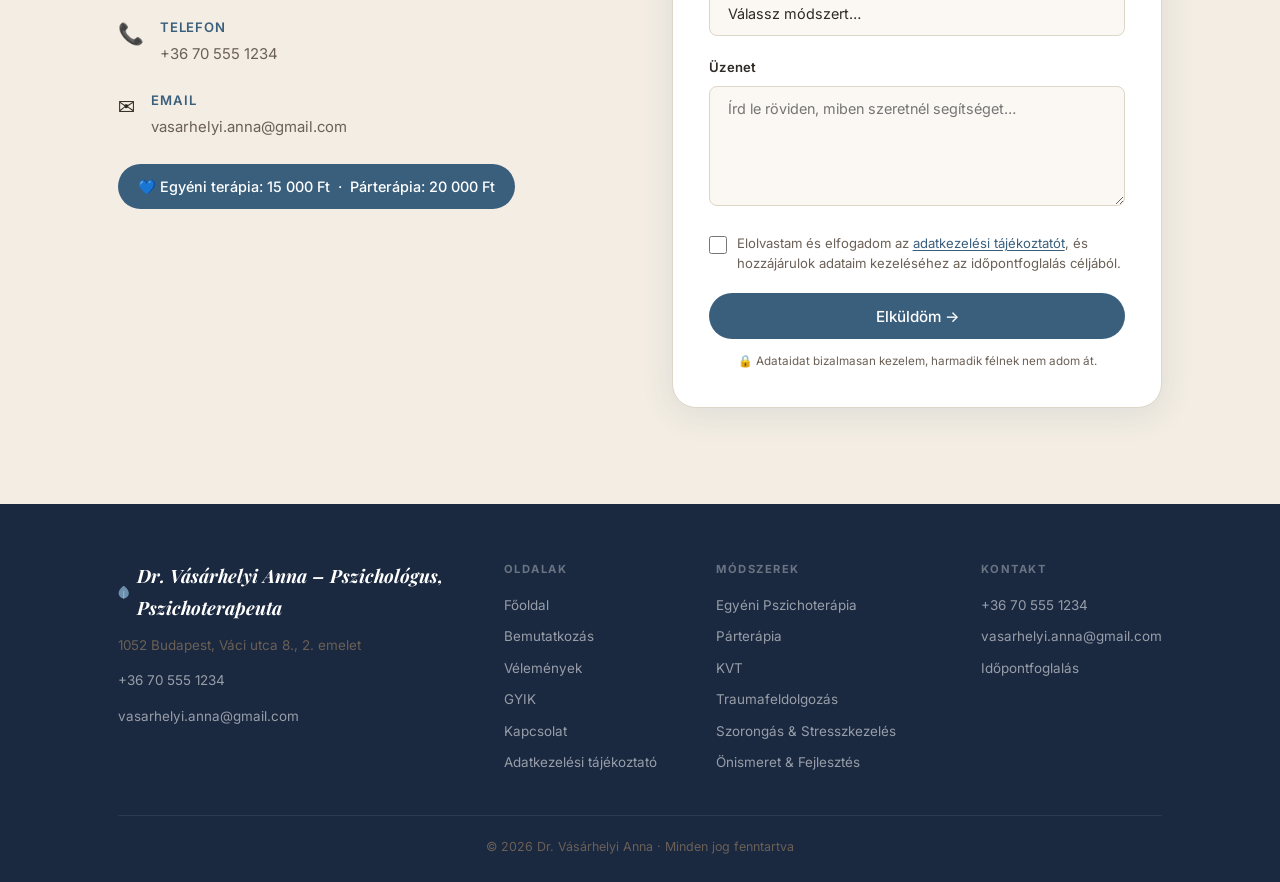
==== commit 92405baf: "Fix broken nav header: add missing dropdown CSS and mobile responsive rules - Add .nav__item--dropdo" ====
--- a/index.html
+++ b/index.html
@@ -99,6 +99,11 @@
       <a href="#arak">Árak</a>
       <a href="#velemenyek">Vélemények</a>
       <a href="#gyik">GYIK</a>
+      <div class="lang-switcher lang-switcher--menu">
+        <button class="lang-btn active" data-lang="hu">HU</button>
+        <span class="lang-sep">|</span>
+        <button class="lang-btn" data-lang="hr">HR</button>
+      </div>
       <a href="#kapcsolat" class="nav__cta nav__cta--mobile-only">Időpontfoglalás</a>
     </nav>
     <div class="nav__actions">
--- a/style.css
+++ b/style.css
@@ -88,6 +88,16 @@
 .nav__cta--mobile-only { display: none; }
 .nav__cta { background: var(--sage-deep); color: var(--white) !important; padding: .55rem 1.4rem; border-radius: 50px; font-size: .85rem !important; }
 .nav__cta:hover { background: var(--sage) !important; box-shadow: 0 4px 16px rgba(58,95,125,.3); }
+/* Nav dropdown */
+.nav__item--dropdown { position: relative; display: flex; align-items: center; }
+.nav__dropdown-btn { font-size: .875rem; font-weight: 500; color: var(--text-soft); transition: color var(--transition); display: flex; align-items: center; gap: .3rem; padding: 0; background: none; border: none; cursor: pointer; }
+.nav__dropdown-btn:hover, .nav__dropdown-btn.open { color: var(--sage-deep); }
+.nav__dropdown { display: none; position: absolute; top: 100%; left: 50%; transform: translateX(-50%); background: var(--white); border-radius: var(--radius); padding: 10px 0 .5rem; border: 1px solid var(--border); box-shadow: var(--shadow-md); min-width: 230px; z-index: 200; }
+.nav__item--dropdown:hover .nav__dropdown { display: block; animation: fadeIn .15s ease; }
+.nav__dropdown.open { display: block; }
+@keyframes fadeIn { from{opacity:0;transform:translateX(-50%) translateY(-6px)} to{opacity:1;transform:translateX(-50%) translateY(0)} }
+.nav__dropdown a { display: block; padding: .65rem 1.35rem; font-size: .875rem; color: var(--text-soft); transition: background var(--transition), color var(--transition); white-space: nowrap; }
+.nav__dropdown a:hover { background: var(--cream); color: var(--sage-deep); }
 
 .nav__phone-cta { white-space: nowrap; }
 .nav__phone-mobile { display: none; }
@@ -100,6 +110,7 @@
 
 /* ===== LANG SWITCHER ===== */
 .lang-switcher { display: flex; align-items: center; gap: .3rem; margin-left: .5rem; }
+.lang-switcher--menu { display: none; }
 .lang-sep { color: var(--border); font-size: .8rem; }
 .lang-btn { font-size: .75rem; font-weight: 700; letter-spacing: .06em; color: var(--text-soft); background: transparent; border: 1.5px solid var(--border); border-radius: 50px; padding: .25rem .65rem; cursor: pointer; transition: all var(--transition); font-family: var(--font-body); }
 .lang-btn:hover { border-color: var(--sage-deep); color: var(--sage-deep); }
@@ -356,6 +367,11 @@
   .nav__menu { display: none; flex-direction: column; align-items: center; gap: 1.25rem; position: fixed; top: 70px; left: 0; right: 0; transform: none; background: var(--white); padding: 2rem 1.75rem; border-bottom: 1px solid var(--border); box-shadow: var(--shadow-md); z-index: 99; text-align: center; }
   .nav__menu.open { display: flex; }
   .nav__cta--mobile-only { display: inline-flex; }
+  .nav__item--dropdown { flex-direction: column; align-items: center; width: 100%; }
+  .nav__dropdown-btn { justify-content: center; font-size: .875rem; width: 100%; }
+  .nav__dropdown { position: static; transform: none; box-shadow: none; border: none; border-top: 1px solid var(--sage-pale); margin-top: .5rem; padding: .25rem 0; border-radius: 0; background: none; min-width: unset; animation: none; text-align: center; width: 100%; }
+  .nav__dropdown.open { display: block; }
+  .nav__dropdown a { padding: .5rem 1.25rem; text-align: center; }
   .nav__cta { display: inline-flex; width: fit-content; }
   .hero__title { font-size: 2.75rem; }
   .hero__actions { flex-direction: column; align-items: center; }
@@ -366,5 +382,6 @@
   .form__row { grid-template-columns: 1fr; }
   .vers-deco { display: none; }
   /* Lang switcher in mobile menu */
-  .lang-switcher { margin: .5rem auto 0; }
-}
+  .lang-switcher--menu { display: flex; margin: .5rem auto 0; }
+  .nav__actions .lang-switcher { display: none; }
+}
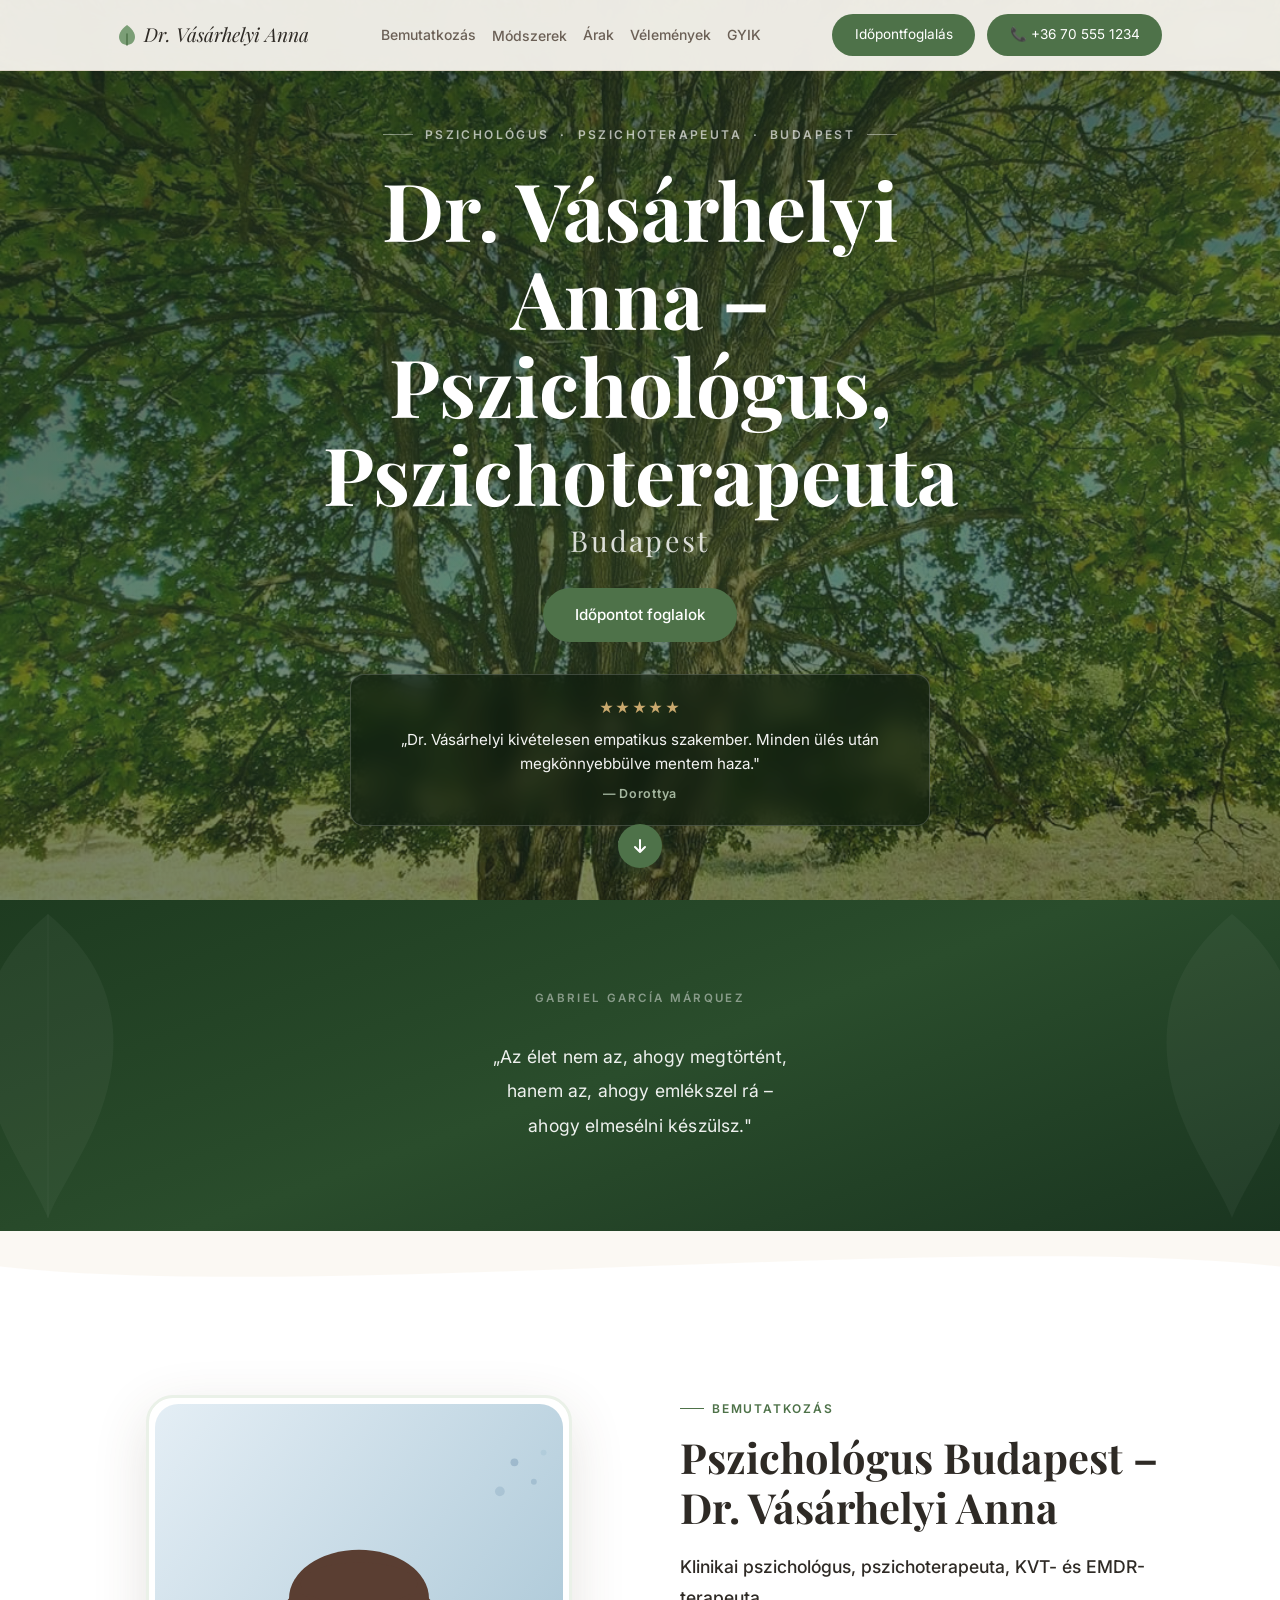
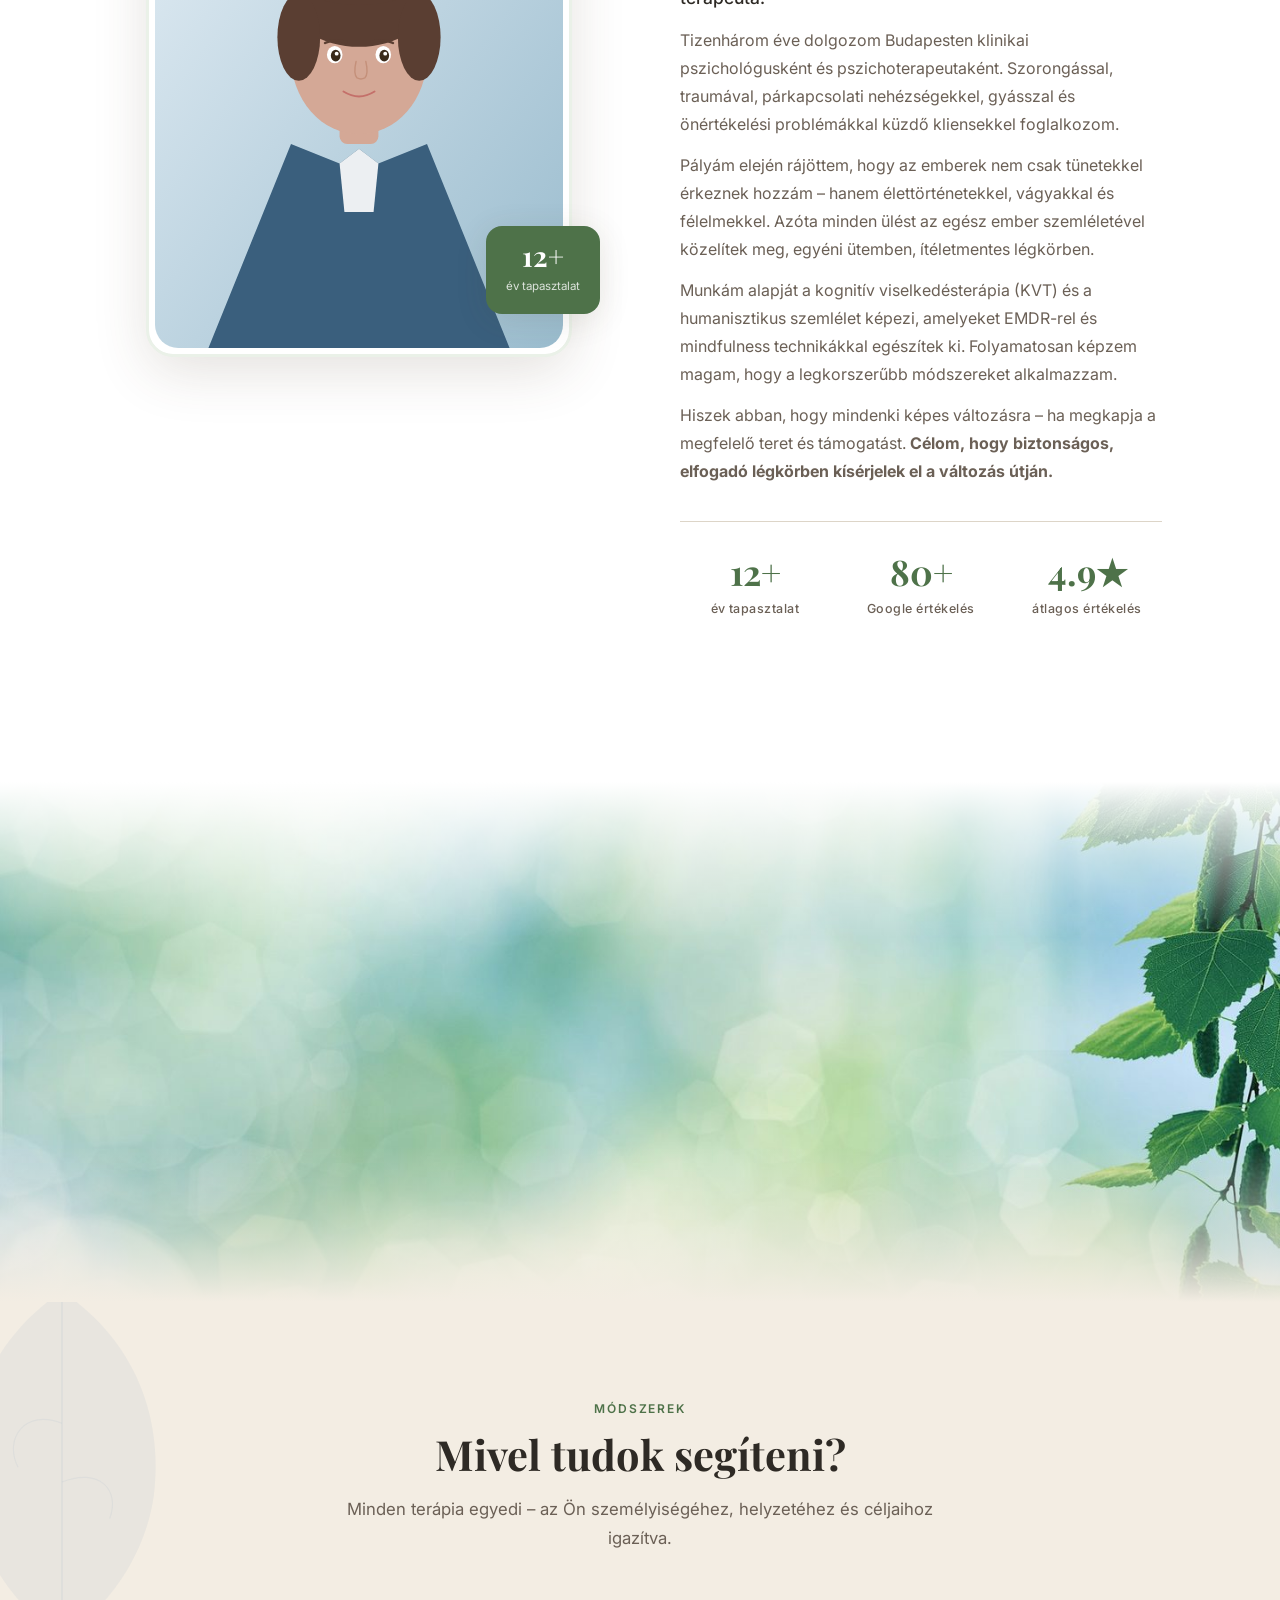
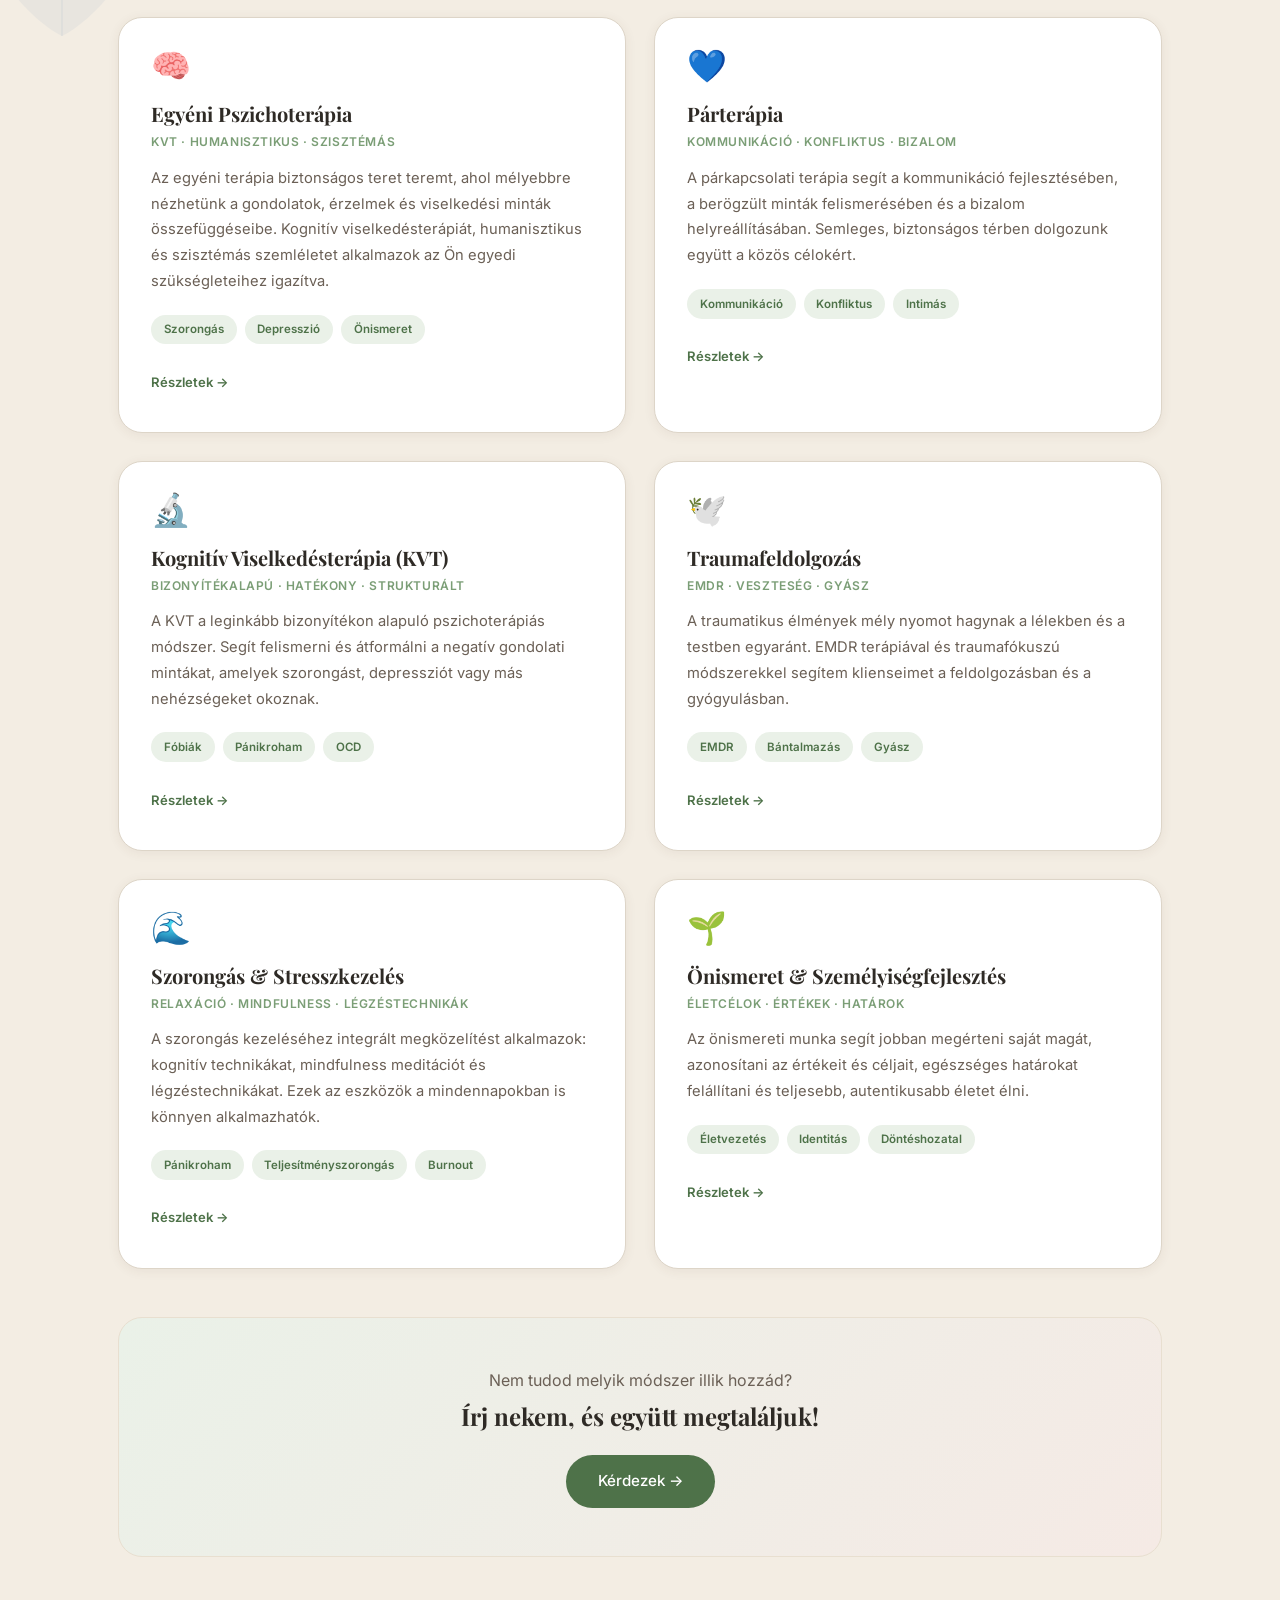
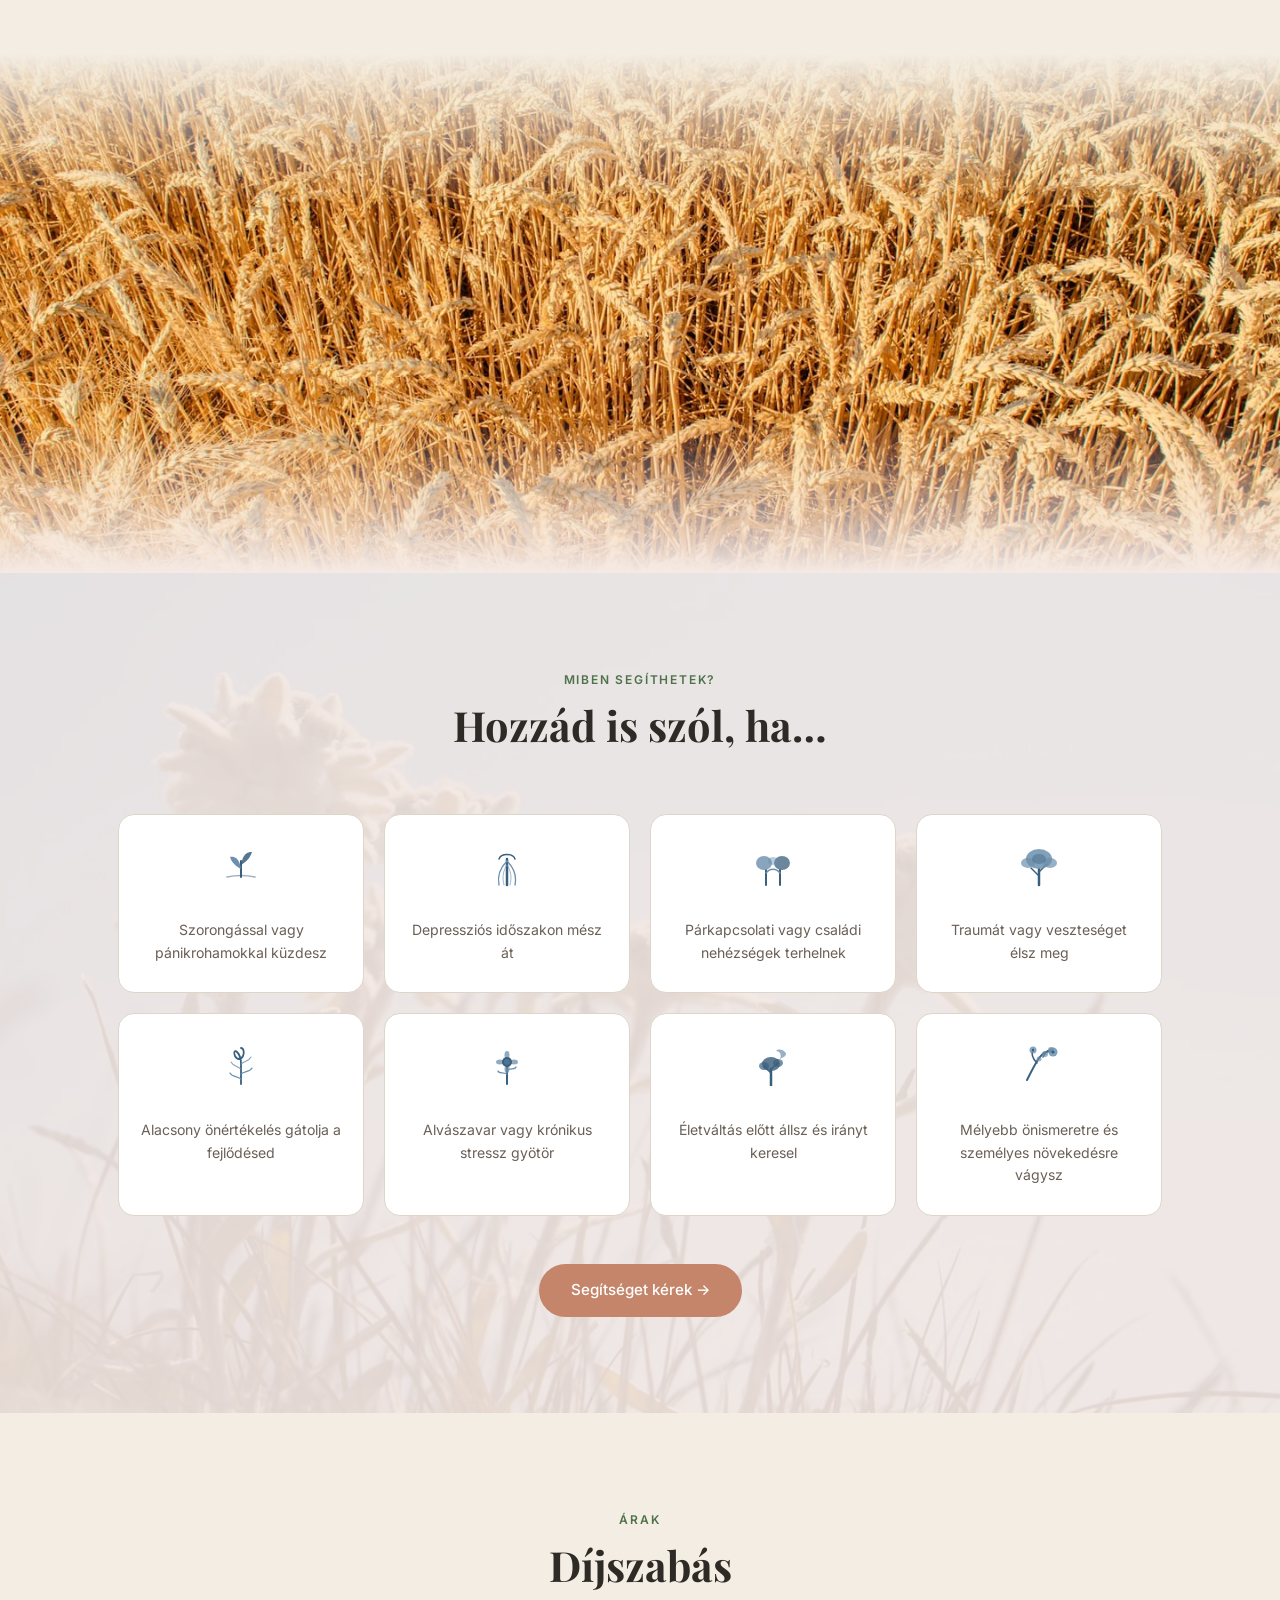
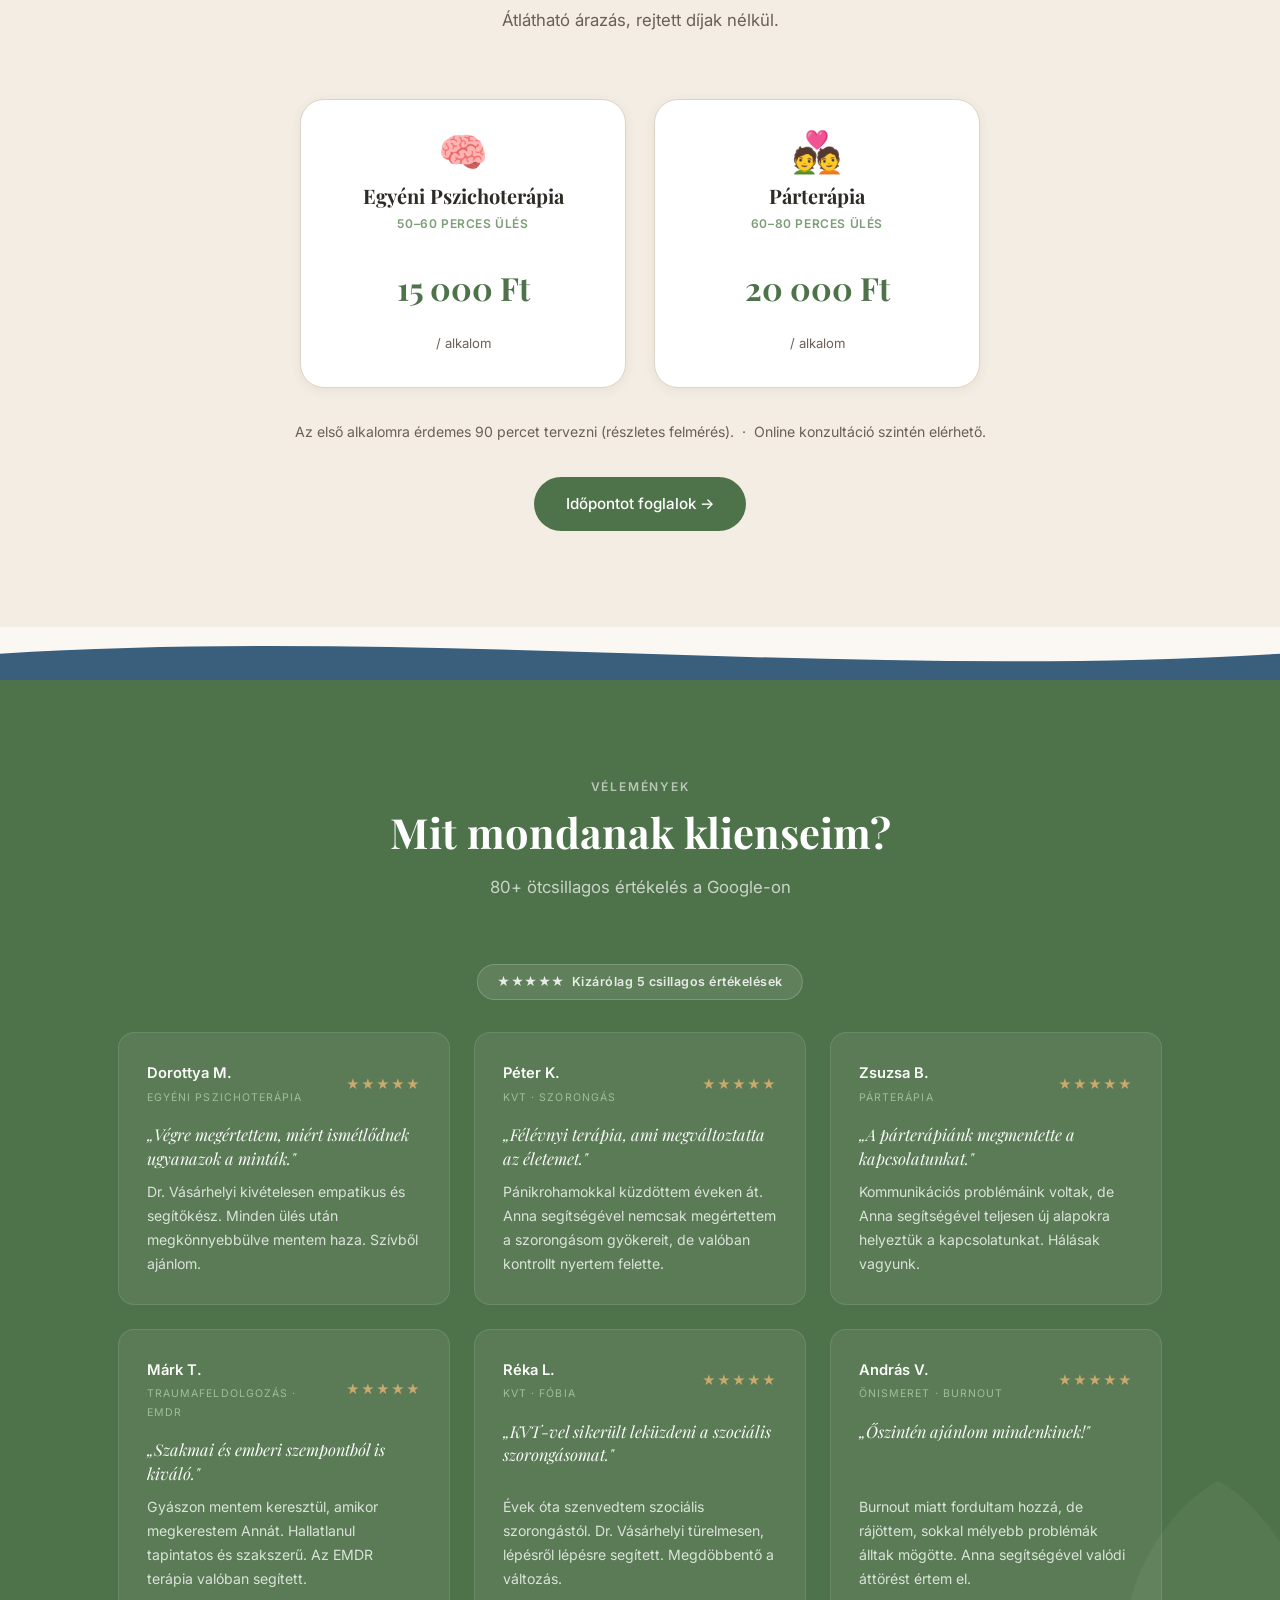
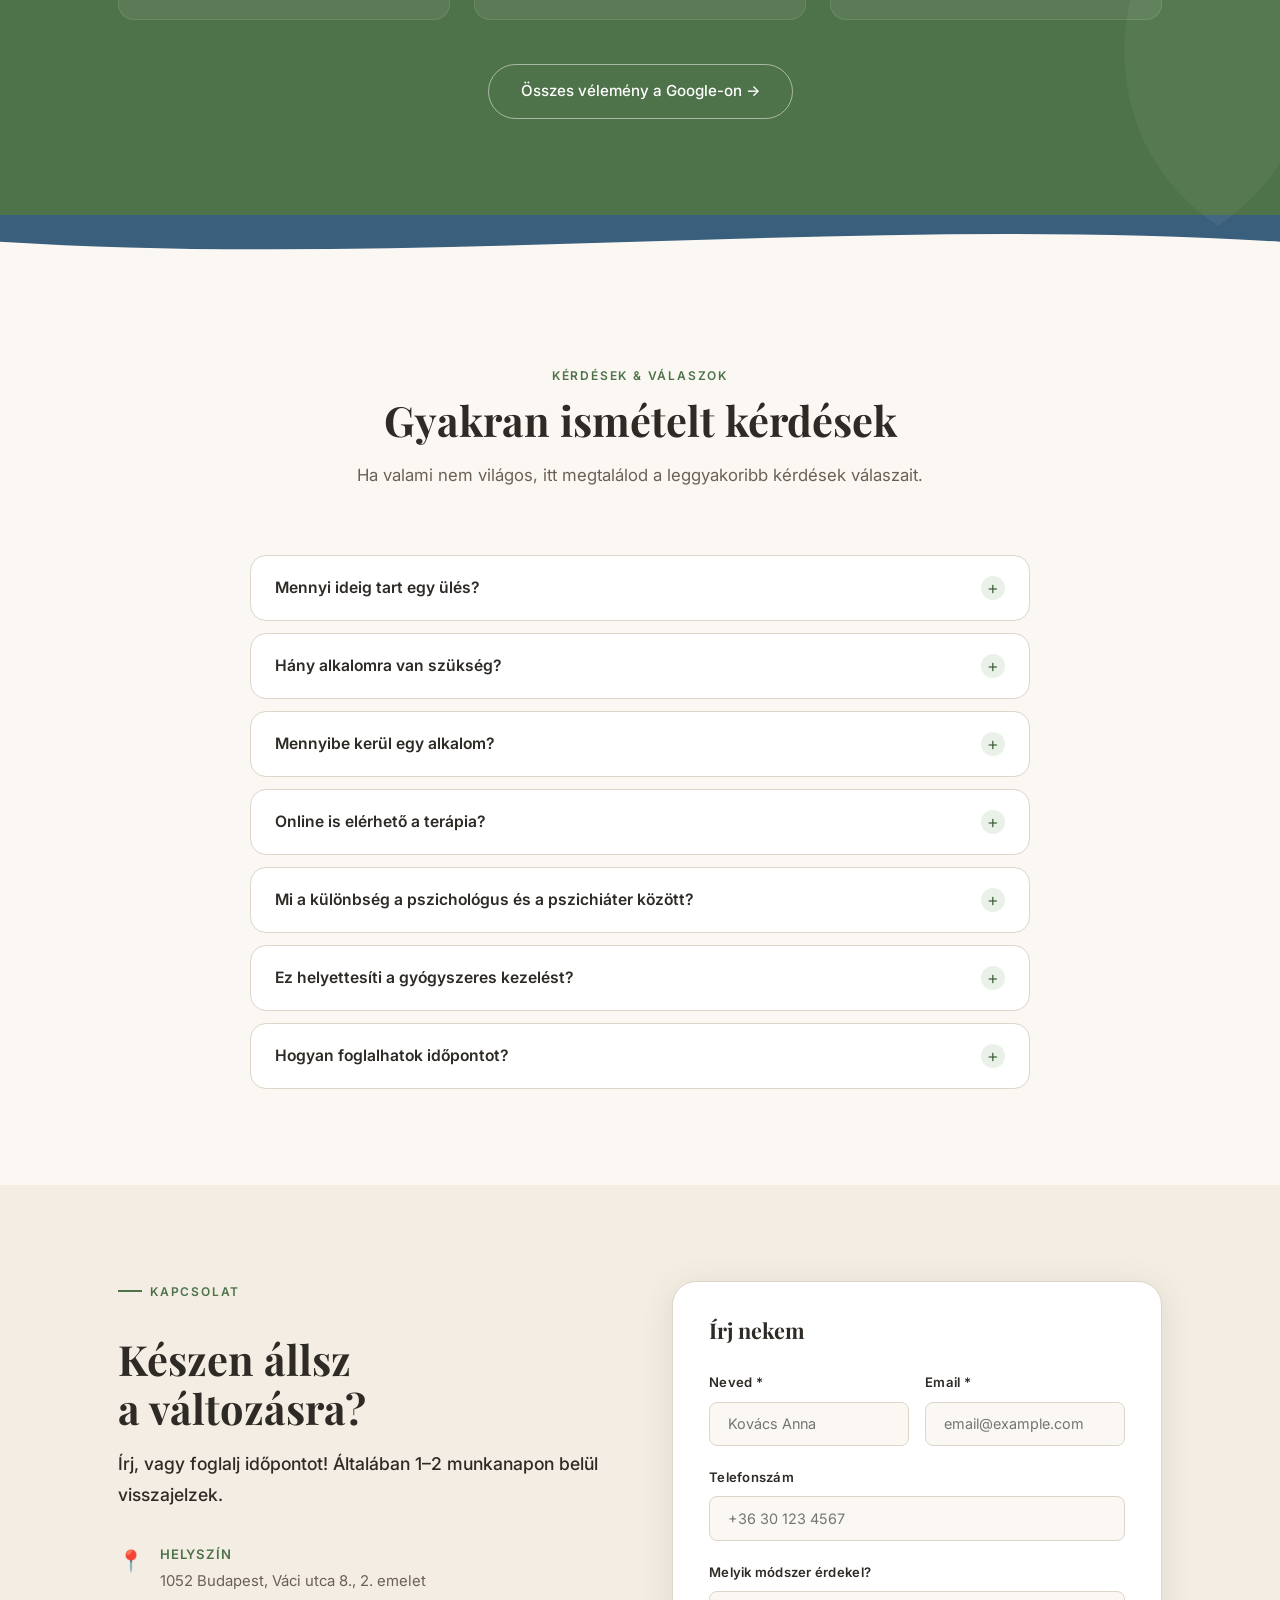
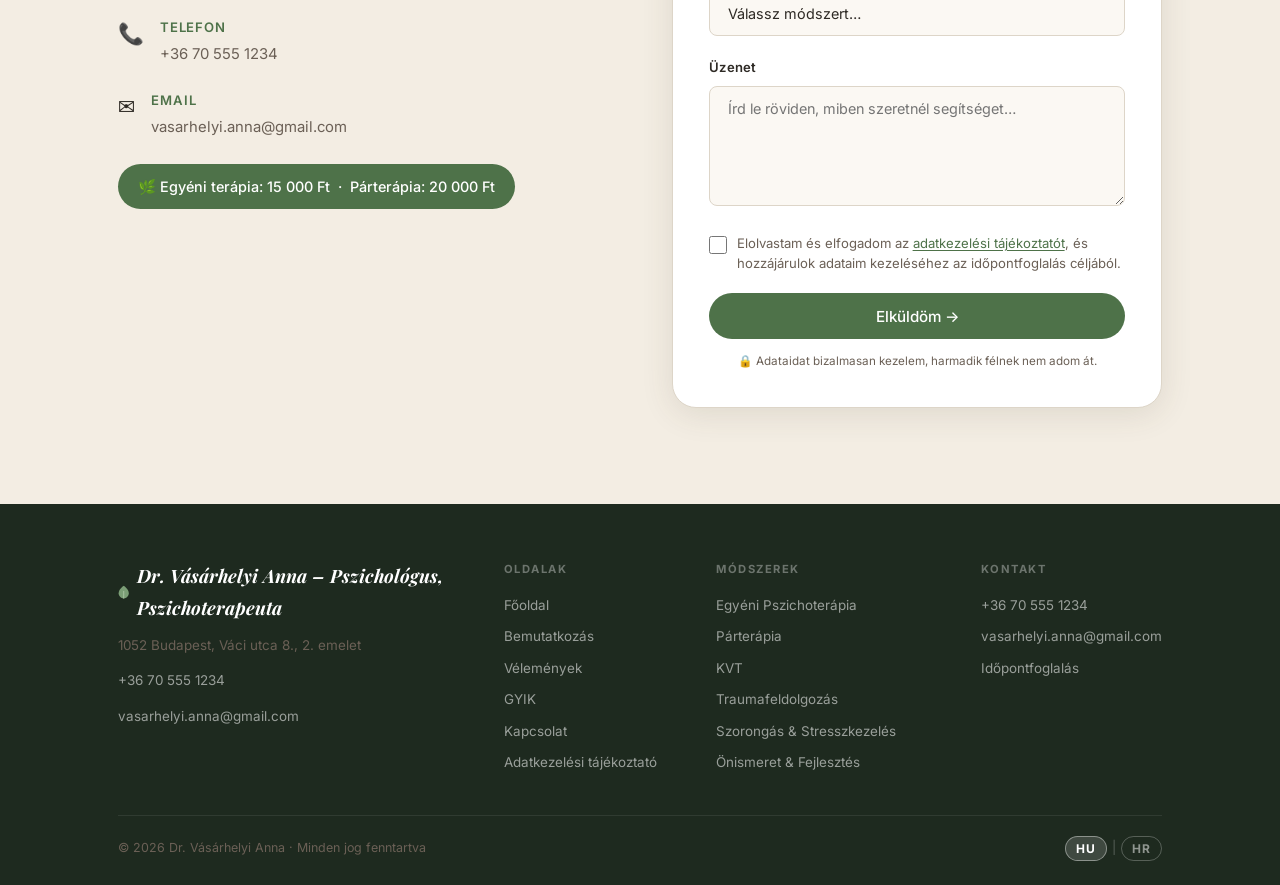
==== commit f689193c: "Switch to green color scheme, move lang-switcher to footer - CSS variables: blue palette → green (#7" ====
--- a/index.html
+++ b/index.html
@@ -77,7 +77,7 @@
   <div class="nav__inner">
     <a href="/" class="nav__logo">
       <span class="nav__logo-leaf" aria-hidden="true">
-        <svg width="18" height="22" viewBox="0 0 18 22" fill="none"><path d="M9 1C9 1 1 6 1 13C1 17.4 4.6 21 9 21C13.4 21 17 17.4 17 13C17 6 9 1 9 1Z" fill="#6B8FAD"/><path d="M9 21V10" stroke="#3A5F7D" stroke-width="1.5" stroke-linecap="round"/></svg>
+        <svg width="18" height="22" viewBox="0 0 18 22" fill="none"><path d="M9 1C9 1 1 6 1 13C1 17.4 4.6 21 9 21C13.4 21 17 17.4 17 13C17 6 9 1 9 1Z" fill="#7B9E76"/><path d="M9 21V10" stroke="#4E7249" stroke-width="1.5" stroke-linecap="round"/></svg>
       </span>
       Dr. Vásárhelyi Anna
     </a>
@@ -99,21 +99,11 @@
       <a href="#arak">Árak</a>
       <a href="#velemenyek">Vélemények</a>
       <a href="#gyik">GYIK</a>
-      <div class="lang-switcher lang-switcher--menu">
-        <button class="lang-btn active" data-lang="hu">HU</button>
-        <span class="lang-sep">|</span>
-        <button class="lang-btn" data-lang="hr">HR</button>
-      </div>
       <a href="#kapcsolat" class="nav__cta nav__cta--mobile-only">Időpontfoglalás</a>
     </nav>
     <div class="nav__actions">
       <a href="#kapcsolat" class="nav__cta">Időpontfoglalás</a>
       <a href="tel:+36705551234" class="nav__cta nav__phone-cta">📞 +36 70 555 1234</a>
-      <div class="lang-switcher">
-        <button class="lang-btn active" data-lang="hu">HU</button>
-        <span class="lang-sep">|</span>
-        <button class="lang-btn" data-lang="hr">HR</button>
-      </div>
     </div>
   </div>
 </header>
@@ -649,7 +639,7 @@
             </div>
           </div>
         </div>
-        <div class="price-badge" data-i18n-html="contact.price">💙 Egyéni terápia: 15 000 Ft &nbsp;·&nbsp; Párterápia: 20 000 Ft</div>
+        <div class="price-badge" data-i18n-html="contact.price">🌿 Egyéni terápia: 15 000 Ft &nbsp;·&nbsp; Párterápia: 20 000 Ft</div>
       </div>
       <div class="kapcsolat__form">
         <form class="form" id="contactForm" action="/mail.php" method="POST">
@@ -707,7 +697,7 @@
     <div class="footer__inner">
       <div class="footer__brand">
         <div class="footer__logo">
-          <svg width="16" height="20" viewBox="0 0 18 22" fill="none"><path d="M9 1C9 1 1 6 1 13C1 17.4 4.6 21 9 21C13.4 21 17 17.4 17 13C17 6 9 1 9 1Z" fill="#6B8FAD"/><path d="M9 21V10" stroke="#9ABCCE" stroke-width="1.5" stroke-linecap="round"/></svg>
+          <svg width="16" height="20" viewBox="0 0 18 22" fill="none"><path d="M9 1C9 1 1 6 1 13C1 17.4 4.6 21 9 21C13.4 21 17 17.4 17 13C17 6 9 1 9 1Z" fill="#7B9E76"/><path d="M9 21V10" stroke="#A8C4A3" stroke-width="1.5" stroke-linecap="round"/></svg>
           <strong data-i18n="footer.brand">Dr. Vásárhelyi Anna – Pszichológus, Pszichoterapeuta</strong>
         </div>
         <p data-i18n="footer.addr">1052 Budapest, Váci utca 8., 2. emelet</p>
@@ -741,6 +731,11 @@
     </div>
     <div class="footer__bottom">
       <p data-i18n="footer.copy">© 2026 Dr. Vásárhelyi Anna · Minden jog fenntartva</p>
+      <div class="lang-switcher footer__lang">
+        <button class="lang-btn active" data-lang="hu">HU</button>
+        <span class="lang-sep">|</span>
+        <button class="lang-btn" data-lang="hr">HR</button>
+      </div>
     </div>
   </div>
 </footer>
--- a/style.css
+++ b/style.css
@@ -2,12 +2,12 @@
 *, *::before, *::after { box-sizing: border-box; margin: 0; padding: 0; }
 
 :root {
-  --sage:        #6B8FAD;
-  --sage-deep:   #3A5F7D;
-  --sage-light:  #9ABCCE;
-  --sage-pale:   #E4EEF5;
-  --rose:        #8A7BA0;
-  --rose-pale:   #EDE9F5;
+  --sage:        #7B9E76;
+  --sage-deep:   #4E7249;
+  --sage-light:  #A8C4A3;
+  --sage-pale:   #EAF1E8;
+  --rose:        #C4856A;
+  --rose-pale:   #F5EAE5;
   --gold:        #C9A96E;
   --cream:       #FBF8F3;
   --cream-mid:   #F3EDE3;
@@ -16,9 +16,9 @@
   --text-soft:   #6B6056;
   --white:       #FFFFFF;
   --border:      #DDD5C8;
-  --shadow-sm:   0 2px 12px rgba(58,95,125,.07);
-  --shadow-md:   0 6px 32px rgba(58,95,125,.12);
-  --shadow-lg:   0 16px 56px rgba(58,95,125,.16);
+  --shadow-sm:   0 2px 12px rgba(78,62,45,.07);
+  --shadow-md:   0 6px 32px rgba(78,62,45,.12);
+  --shadow-lg:   0 16px 56px rgba(78,62,45,.16);
   --radius-sm:   8px;
   --radius:      16px;
   --radius-lg:   24px;
@@ -64,7 +64,7 @@
 /* ===== BUTTONS ===== */
 .btn { display: inline-flex; align-items: center; gap: .5rem; padding: .85rem 2rem; border-radius: 50px; font-size: .95rem; font-weight: 500; font-family: var(--font-body); transition: all var(--transition); cursor: pointer; text-decoration: none; }
 .btn--primary { background: var(--sage-deep); color: var(--white); }
-.btn--primary:hover { background: var(--sage); transform: translateY(-2px); box-shadow: 0 8px 24px rgba(58,95,125,.35); }
+.btn--primary:hover { background: var(--sage); transform: translateY(-2px); box-shadow: 0 8px 24px rgba(78,114,73,.35); }
 .btn--ghost { background: rgba(255,255,255,.15); color: var(--white); border: 1.5px solid rgba(255,255,255,.4); }
 .btn--ghost:hover { background: rgba(255,255,255,.25); }
 .btn--ghost-white { background: transparent; color: var(--white); border: 1.5px solid rgba(255,255,255,.5); }
@@ -87,7 +87,7 @@
 .nav__actions { display: flex; align-items: center; gap: .75rem; flex-shrink: 0; }
 .nav__cta--mobile-only { display: none; }
 .nav__cta { background: var(--sage-deep); color: var(--white) !important; padding: .55rem 1.4rem; border-radius: 50px; font-size: .85rem !important; }
-.nav__cta:hover { background: var(--sage) !important; box-shadow: 0 4px 16px rgba(58,95,125,.3); }
+.nav__cta:hover { background: var(--sage) !important; box-shadow: 0 4px 16px rgba(78,114,73,.3); }
 /* Nav dropdown */
 .nav__item--dropdown { position: relative; display: flex; align-items: center; }
 .nav__dropdown-btn { font-size: .875rem; font-weight: 500; color: var(--text-soft); transition: color var(--transition); display: flex; align-items: center; gap: .3rem; padding: 0; background: none; border: none; cursor: pointer; }
@@ -108,17 +108,16 @@
 .nav__toggle.open span:nth-child(2) { opacity: 0; }
 .nav__toggle.open span:nth-child(3) { transform: rotate(-45deg) translate(5px, -5px); }
 
-/* ===== LANG SWITCHER ===== */
-.lang-switcher { display: flex; align-items: center; gap: .3rem; margin-left: .5rem; }
-.lang-switcher--menu { display: none; }
-.lang-sep { color: var(--border); font-size: .8rem; }
-.lang-btn { font-size: .75rem; font-weight: 700; letter-spacing: .06em; color: var(--text-soft); background: transparent; border: 1.5px solid var(--border); border-radius: 50px; padding: .25rem .65rem; cursor: pointer; transition: all var(--transition); font-family: var(--font-body); }
-.lang-btn:hover { border-color: var(--sage-deep); color: var(--sage-deep); }
-.lang-btn.active { background: var(--sage-deep); color: var(--white); border-color: var(--sage-deep); }
+/* ===== LANG SWITCHER (footer) ===== */
+.lang-switcher { display: flex; align-items: center; gap: .3rem; }
+.lang-sep { color: rgba(255,255,255,.25); font-size: .8rem; }
+.lang-btn { font-size: .75rem; font-weight: 700; letter-spacing: .06em; color: rgba(255,255,255,.5); background: transparent; border: 1.5px solid rgba(255,255,255,.25); border-radius: 50px; padding: .25rem .65rem; cursor: pointer; transition: all var(--transition); font-family: var(--font-body); }
+.lang-btn:hover { border-color: rgba(255,255,255,.7); color: rgba(255,255,255,.9); }
+.lang-btn.active { background: rgba(255,255,255,.15); color: var(--white); border-color: rgba(255,255,255,.4); }
 
 /* ===== HERO ===== */
 .hero { min-height: 100svh; display: flex; align-items: center; justify-content: center; background: url("images/hero-bg.jpg") center 30% / cover no-repeat; position: relative; overflow: hidden; padding-top: 70px; text-align: center; }
-.hero__overlay { position: absolute; inset: 0; background: linear-gradient(170deg, rgba(20,35,55,.80) 0%, rgba(35,60,85,.68) 60%, rgba(15,32,50,.60) 100%); }
+.hero__overlay { position: absolute; inset: 0; background: linear-gradient(170deg, rgba(25,42,28,.78) 0%, rgba(45,70,40,.65) 60%, rgba(20,38,25,.55) 100%); }
 .hero__content { position: relative; z-index: 2; max-width: 720px; padding: 2.5rem 1.75rem; }
 .hero__tag { font-size: .75rem; font-weight: 600; letter-spacing: .2em; text-transform: uppercase; color: rgba(255,255,255,.65); margin-bottom: 1.25rem; display: flex; align-items: center; justify-content: center; gap: .75rem; }
 .hero__tag::before, .hero__tag::after { content: ''; display: block; width: 30px; height: 1px; background: rgba(255,255,255,.4); }
@@ -128,17 +127,17 @@
 /* Hero carousel */
 .hero__carousel { margin: 2rem auto 0; max-width: 580px; }
 .hero__carousel-inner { display: grid; }
-.hero__carousel-item { grid-area: 1 / 1; display: flex; flex-direction: column; align-items: center; gap: .45rem; padding: 1.25rem 1.75rem; background: rgba(10,20,40,.62); backdrop-filter: blur(10px); -webkit-backdrop-filter: blur(10px); border-radius: 14px; border: 1px solid rgba(255,255,255,.18); opacity: 0; transition: opacity .7s ease; pointer-events: none; text-align: center; }
+.hero__carousel-item { grid-area: 1 / 1; display: flex; flex-direction: column; align-items: center; gap: .45rem; padding: 1.25rem 1.75rem; background: rgba(10,25,12,.62); backdrop-filter: blur(10px); -webkit-backdrop-filter: blur(10px); border-radius: 14px; border: 1px solid rgba(255,255,255,.18); opacity: 0; transition: opacity .7s ease; pointer-events: none; text-align: center; }
 .hero__carousel-item.active { opacity: 1; pointer-events: auto; }
 .hero__carousel-stars { color: var(--gold); font-size: .9rem; letter-spacing: .1em; }
 .hero__carousel-text { font-family: var(--font-body); font-size: clamp(.88rem, 2vw, .95rem); font-style: normal; color: rgba(255,255,255,.95); line-height: 1.6; margin: 0; font-weight: 400; }
-.hero__carousel-author { font-size: .78rem; font-weight: 600; color: rgba(180,210,230,.8); letter-spacing: .06em; margin: 0; }
+.hero__carousel-author { font-size: .78rem; font-weight: 600; color: rgba(200,220,195,.8); letter-spacing: .06em; margin: 0; }
 .hero__carousel-dots { display: flex; gap: .5rem; justify-content: center; margin-top: .75rem; }
 .hero__carousel-dots span { width: 8px; height: 8px; border-radius: 50%; background: rgba(255,255,255,.3); transition: background .3s, transform .3s; display: inline-block; cursor: pointer; }
 .hero__carousel-dots span.active { background: var(--white); transform: scale(1.35); }
 
 /* ===== VERS SECTION ===== */
-.vers-section { background: linear-gradient(160deg, #1A2840 0%, #243550 50%, #1C3040 100%); padding: 5.5rem 0; position: relative; overflow: hidden; text-align: center; }
+.vers-section { background: linear-gradient(160deg, #1E3B20 0%, #2A4D2C 50%, #1A3520 100%); padding: 5.5rem 0; position: relative; overflow: hidden; text-align: center; }
 .vers-deco { position: absolute; pointer-events: none; width: 160px; height: 320px; }
 .vers-deco--left { left: -2rem; top: 50%; transform: translateY(-50%); }
 .vers-deco--right { right: -2rem; top: 50%; transform: translateY(-50%) scaleX(-1); }
@@ -148,7 +147,7 @@
 .vers-text { border: none; padding: 0; margin: 0; }
 .vers-text p { font-family: var(--font-body); font-size: clamp(.95rem, 2vw, 1.1rem); font-style: normal; color: rgba(255,255,255,.92); line-height: 1.95; margin-bottom: 1.75rem; letter-spacing: .01em; }
 .vers-text p:last-child { margin-bottom: 0; }
-.vers-text p strong { color: rgba(180,210,235,.95); font-style: normal; }
+.vers-text p strong { color: rgba(200,235,195,.95); font-style: normal; }
 
 /* ===== BEMUTATKOZÁS ===== */
 .bemutatkozas { background: var(--white); overflow: hidden; }
@@ -219,7 +218,7 @@
 
 /* ===== MIBEN SEGÍTHET ===== */
 .segitseg { background: image-set(url("images/havasi-gyopar.webp") type("image/webp"), url("images/havasi-gyopar.jpg") type("image/jpeg")) center/cover no-repeat; position: relative; }
-.segitseg::before { content:''; position:absolute; inset:0; background:rgba(228,238,245,.91); z-index:0; }
+.segitseg::before { content:''; position:absolute; inset:0; background:rgba(245,234,229,.91); z-index:0; }
 .segitseg .container { position:relative; z-index:1; }
 .problems { display: grid; grid-template-columns: repeat(4, 1fr); gap: 1.25rem; }
 .problem { background: var(--white); border-radius: var(--radius); padding: 1.75rem 1.25rem; border: 1px solid var(--border); text-align: center; transition: all var(--transition); }
@@ -240,7 +239,7 @@
 .review__header { display: flex; align-items: center; justify-content: space-between; gap: .7rem; margin-bottom: 1rem; }
 .review__meta { flex: 1; min-width: 0; }
 .review__author { font-weight: 600; color: rgba(255,255,255,.97); font-size: .92rem; }
-.review__service { font-size: .66rem; color: rgba(154,188,206,.9); text-transform: uppercase; letter-spacing: .1em; margin-top: .1rem; }
+.review__service { font-size: .66rem; color: rgba(168,196,163,.9); text-transform: uppercase; letter-spacing: .1em; margin-top: .1rem; }
 .review__stars { color: var(--gold); font-size: .82rem; letter-spacing: .08em; flex-shrink: 0; }
 .review__highlight { display: block; font-family: var(--font-head); font-size: 1.02rem; font-style: italic; color: rgba(255,255,255,.97); margin-bottom: .6rem; line-height: 1.45; flex: 1; }
 .review__body { font-size: .88rem; color: rgba(255,255,255,.78); margin: 0; line-height: 1.7; }
@@ -298,7 +297,7 @@
 .lightbox__counter { position:fixed; bottom:1.1rem; left:50%; transform:translateX(-50%); color:rgba(255,255,255,.4); font-size:.75rem; letter-spacing:.12em; }
 
 /* ===== FOOTER ===== */
-.footer { background: #1A2840; color: rgba(255,255,255,.65); padding: 3.5rem 0 1.5rem; }
+.footer { background: #1E2A1F; color: rgba(255,255,255,.65); padding: 3.5rem 0 1.5rem; }
 .footer__inner { display: grid; grid-template-columns: 2fr 1fr 1.3fr 1fr; gap: 2.5rem; margin-bottom: 2.5rem; }
 .footer__logo { display: flex; align-items: center; gap: .5rem; margin-bottom: .6rem; }
 .footer__logo strong { color: var(--white); font-family: var(--font-head); font-size: 1.15rem; font-style: italic; }
@@ -307,7 +306,7 @@
 .footer__links, .footer__contact { display: flex; flex-direction: column; gap: .5rem; }
 .footer__links a, .footer__contact a { font-size: .84rem; color: rgba(255,255,255,.55); transition: color var(--transition); }
 .footer__links a:hover, .footer__contact a:hover { color: var(--white); }
-.footer__bottom { border-top: 1px solid rgba(255,255,255,.08); padding-top: 1.25rem; text-align: center; font-size: .78rem; color: rgba(255,255,255,.3); }
+.footer__bottom { border-top: 1px solid rgba(255,255,255,.08); padding-top: 1.25rem; display: flex; align-items: center; justify-content: space-between; flex-wrap: wrap; gap: .75rem; font-size: .78rem; color: rgba(255,255,255,.3); }
 
 /* ===== GYIK ===== */
 .gyik { background: var(--cream); }
@@ -329,12 +328,12 @@
   width: 44px; height: 44px; border-radius: 50%;
   background: var(--sage-deep); color: #fff; border: none; cursor: pointer;
   display: flex; align-items: center; justify-content: center;
-  box-shadow: 0 4px 16px rgba(58,95,125,.35);
+  box-shadow: 0 4px 16px rgba(78,114,73,.35);
   opacity: 1; transition: opacity .4s, transform .2s, box-shadow .2s;
   z-index: 90;
   animation: nsb-bounce 2s ease-in-out infinite;
 }
-#nextSectionBtn:hover { box-shadow: 0 6px 22px rgba(58,95,125,.5); transform: translateX(-50%) scale(1.08); animation: none; }
+#nextSectionBtn:hover { box-shadow: 0 6px 22px rgba(78,114,73,.5); transform: translateX(-50%) scale(1.08); animation: none; }
 #nextSectionBtn.hidden { opacity: 0; pointer-events: none; }
 @keyframes nsb-bounce {
   0%,100% { transform: translateX(-50%) translateY(0); }
@@ -381,7 +380,4 @@
   .section { padding: 4rem 0; }
   .form__row { grid-template-columns: 1fr; }
   .vers-deco { display: none; }
-  /* Lang switcher in mobile menu */
-  .lang-switcher--menu { display: flex; margin: .5rem auto 0; }
-  .nav__actions .lang-switcher { display: none; }
-}
+}
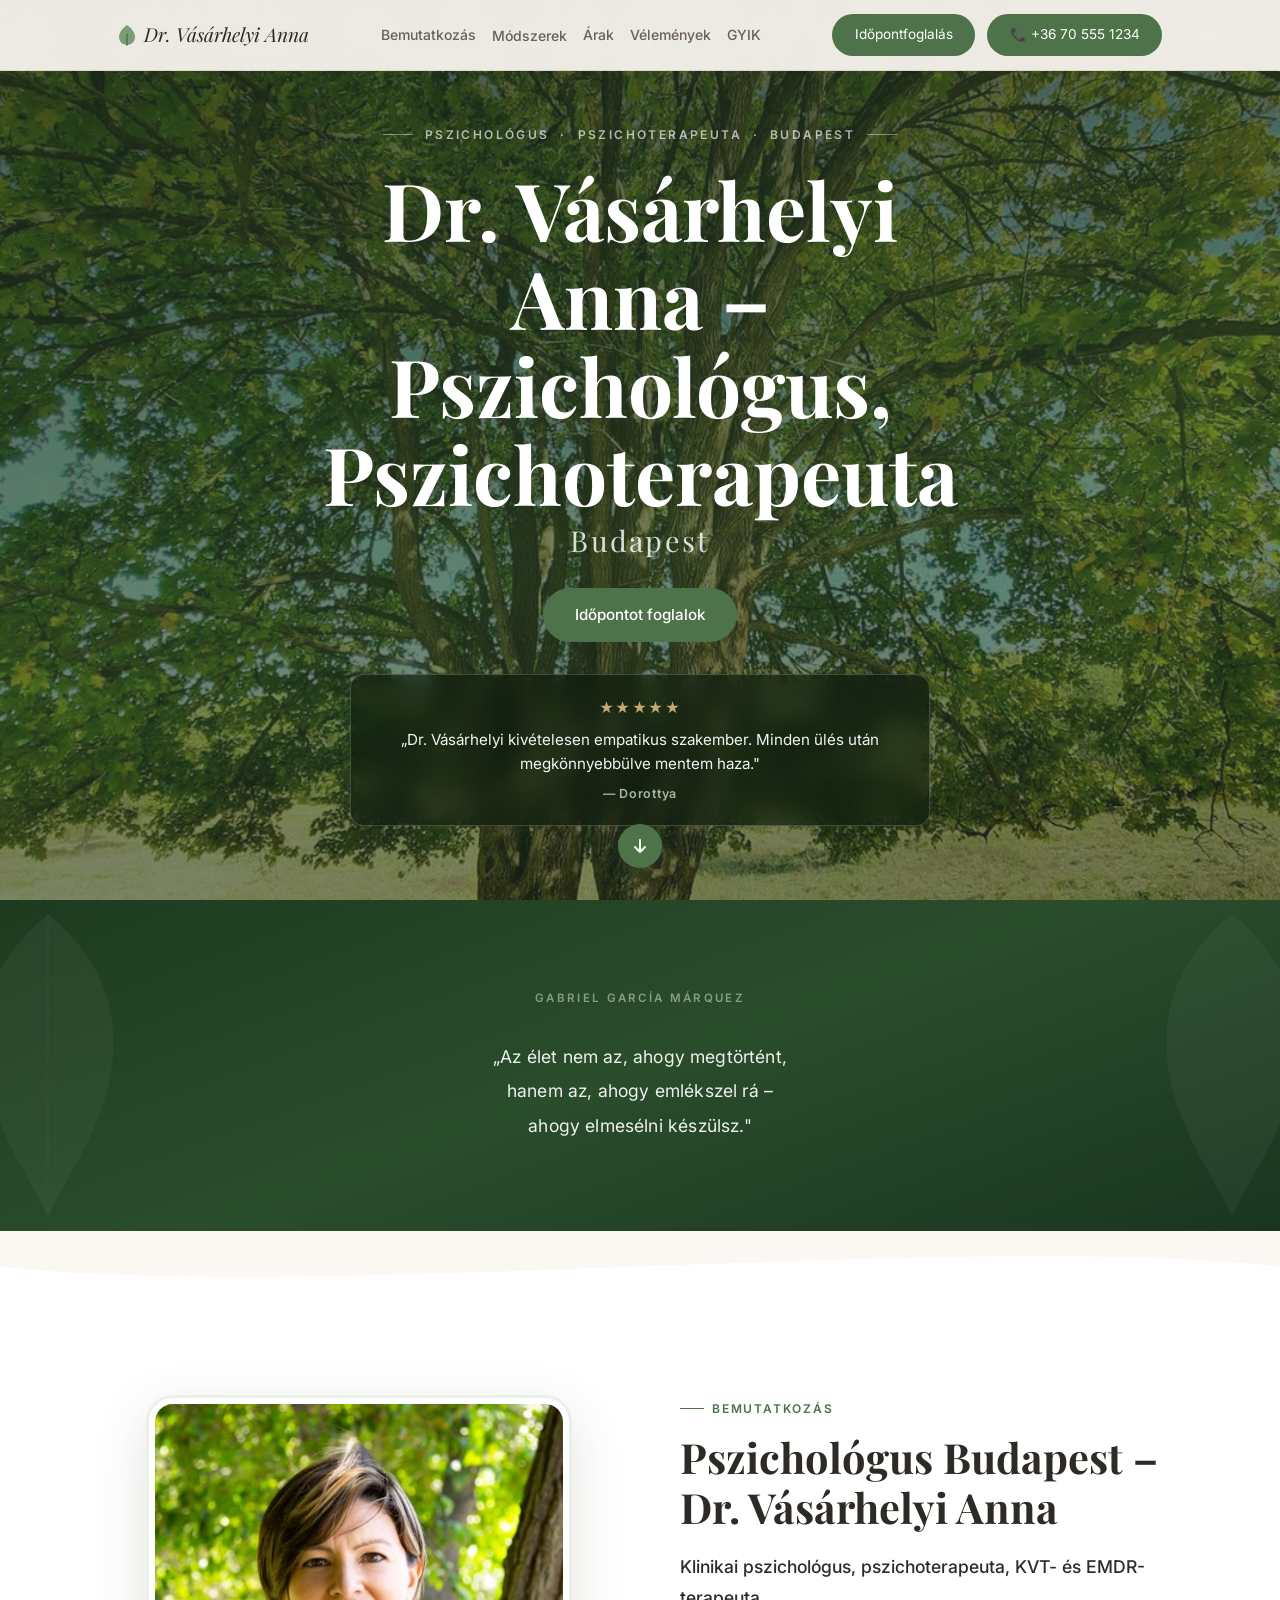
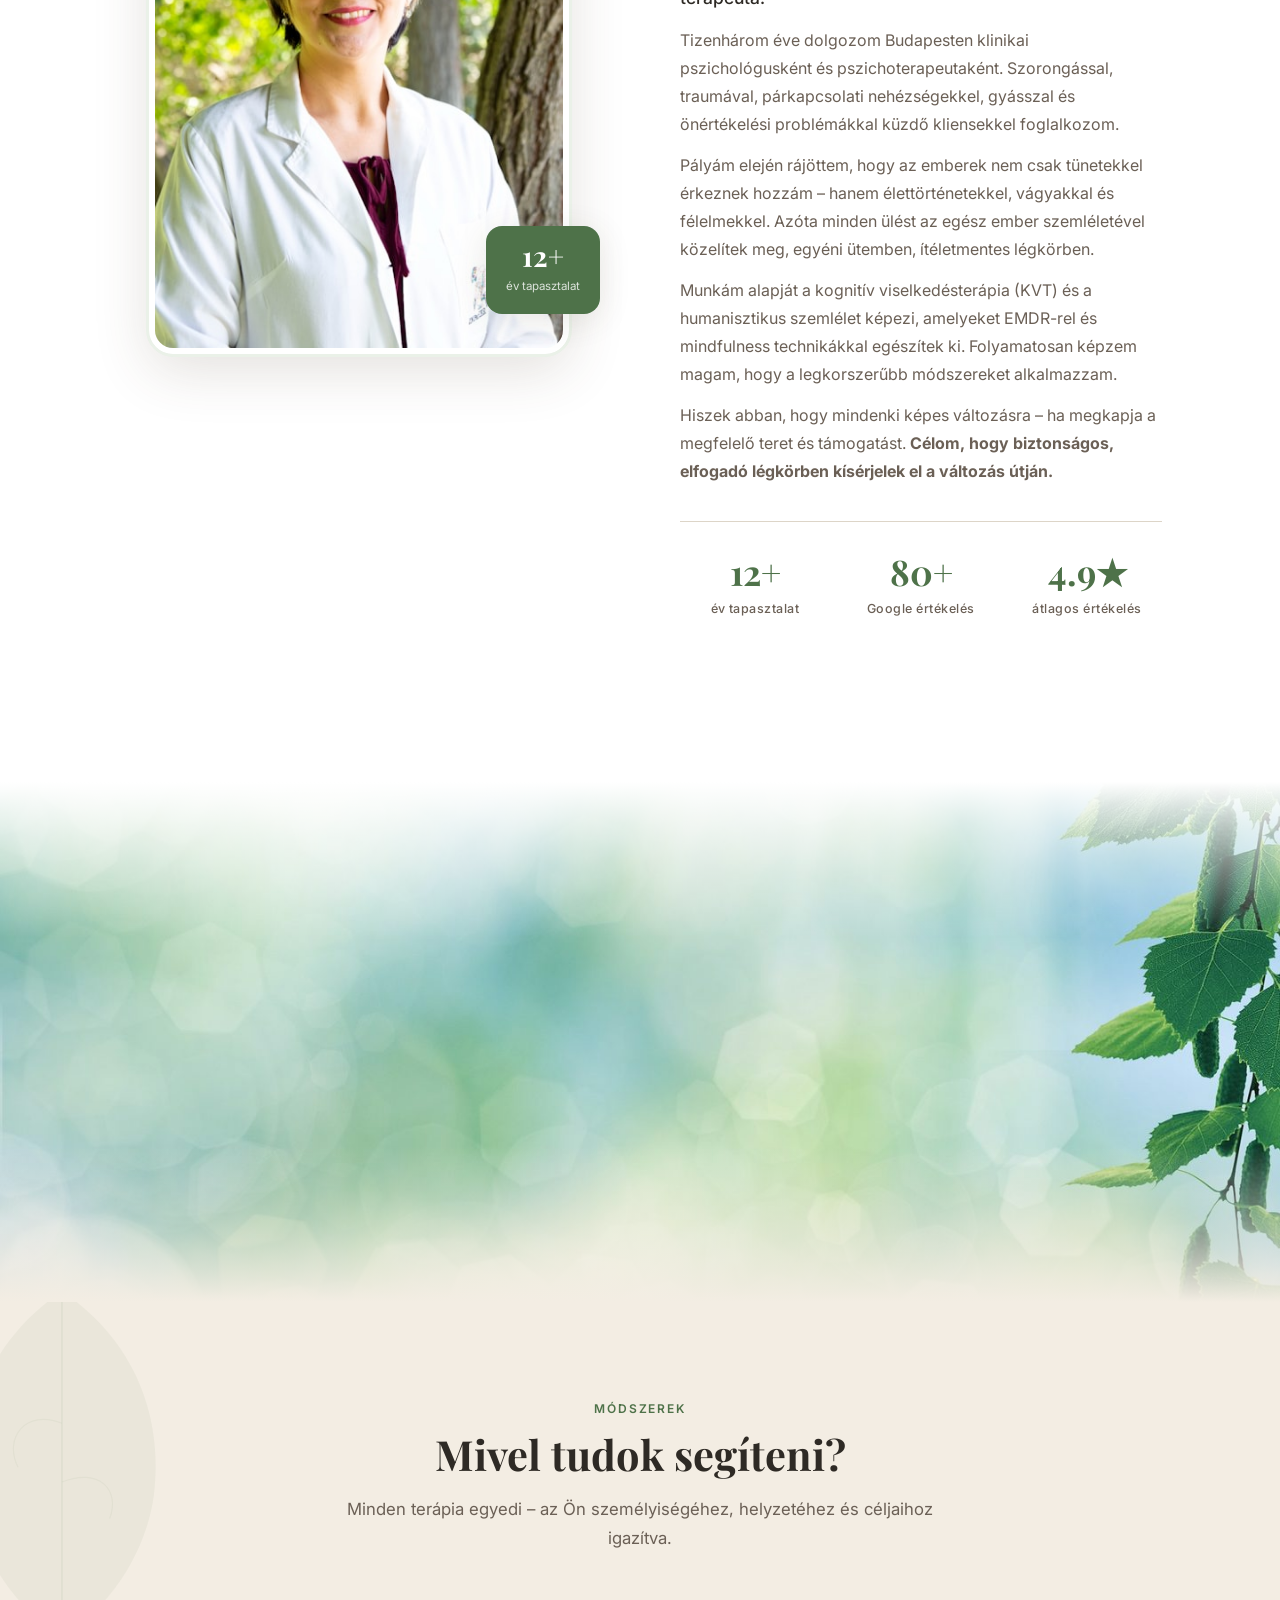
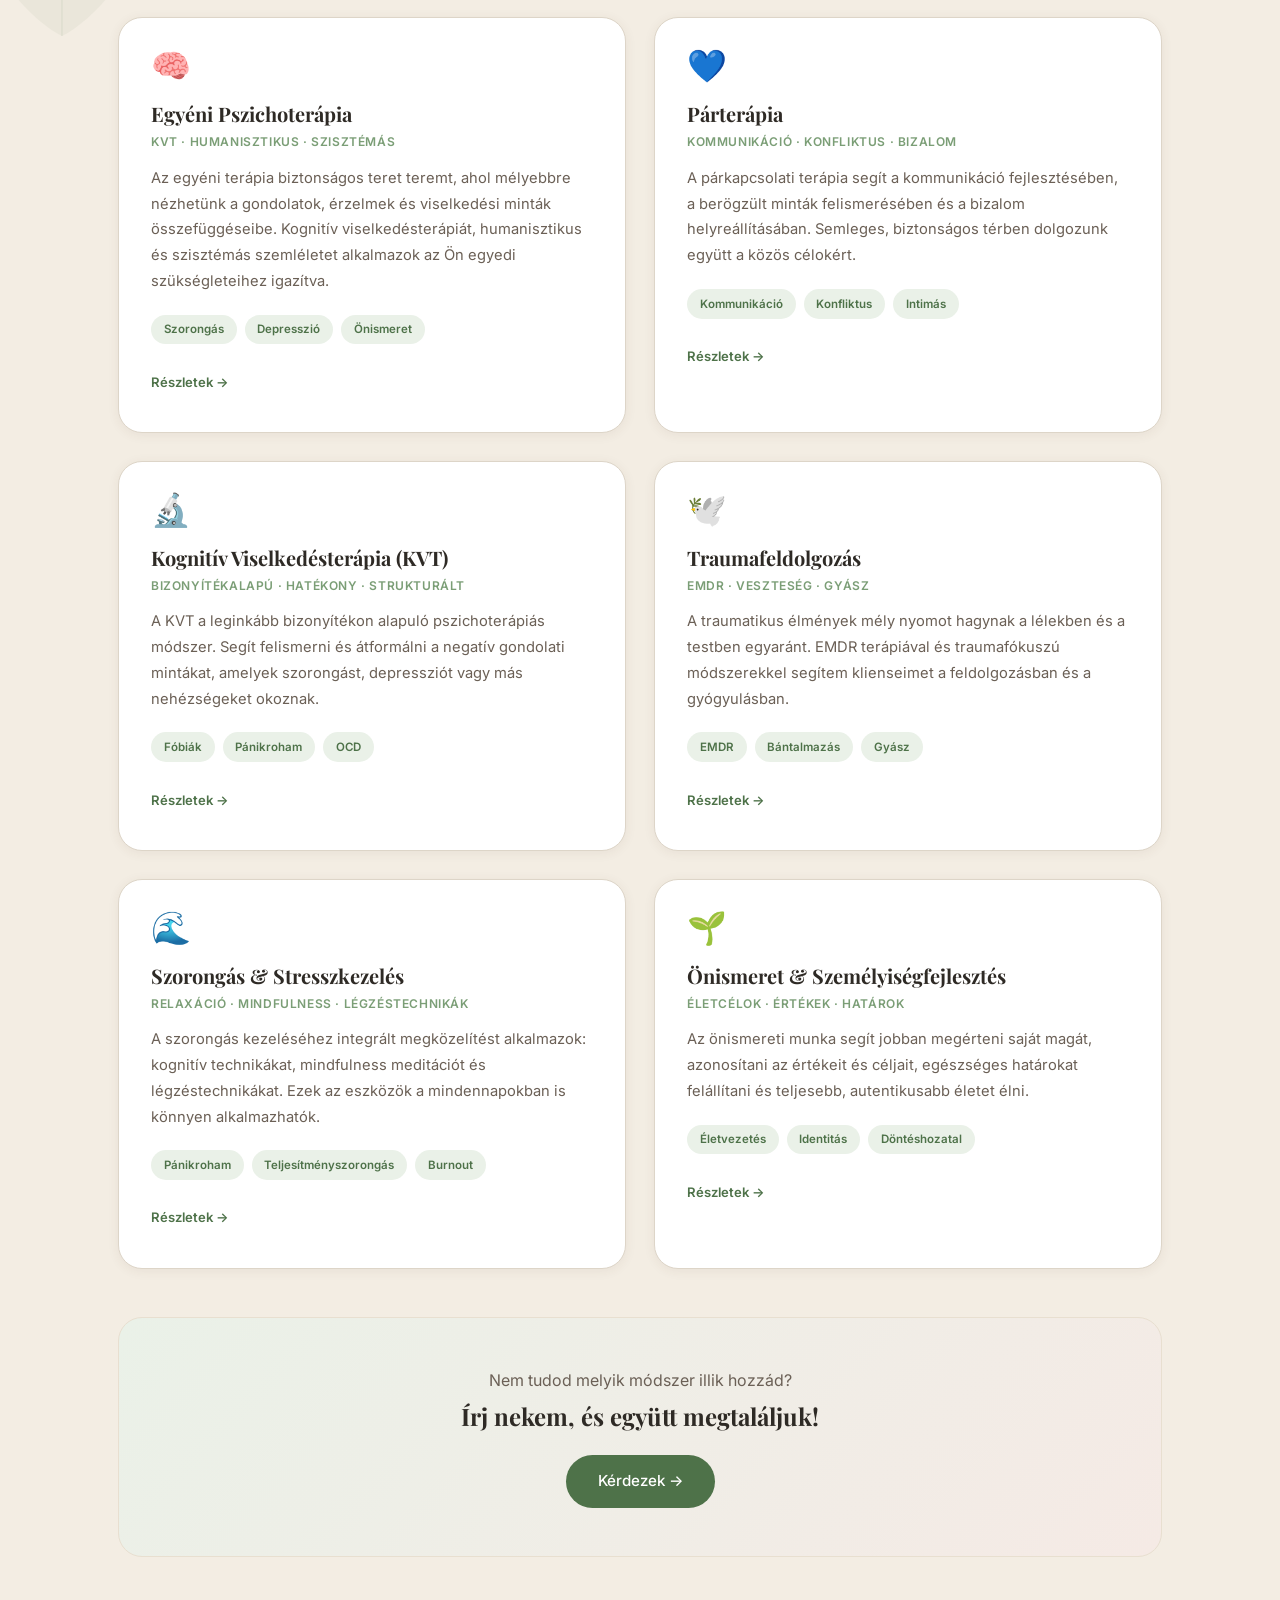
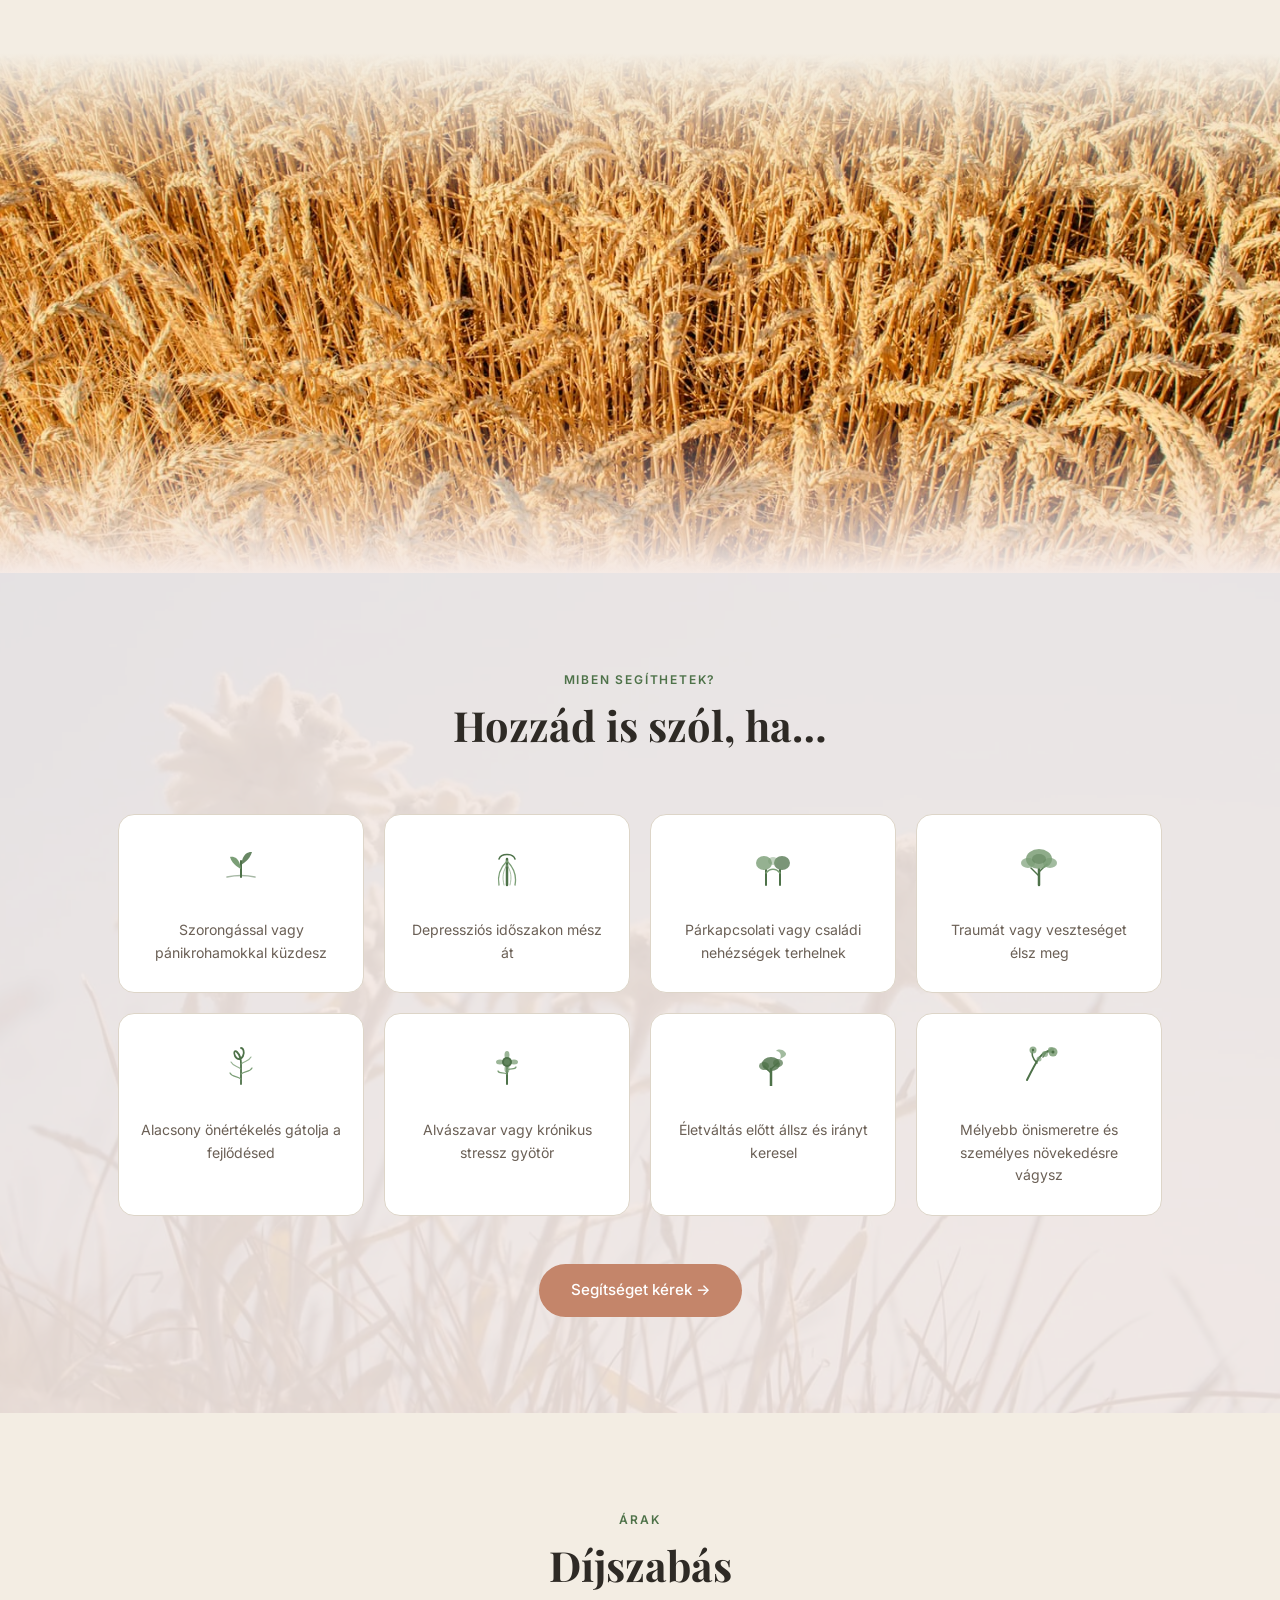
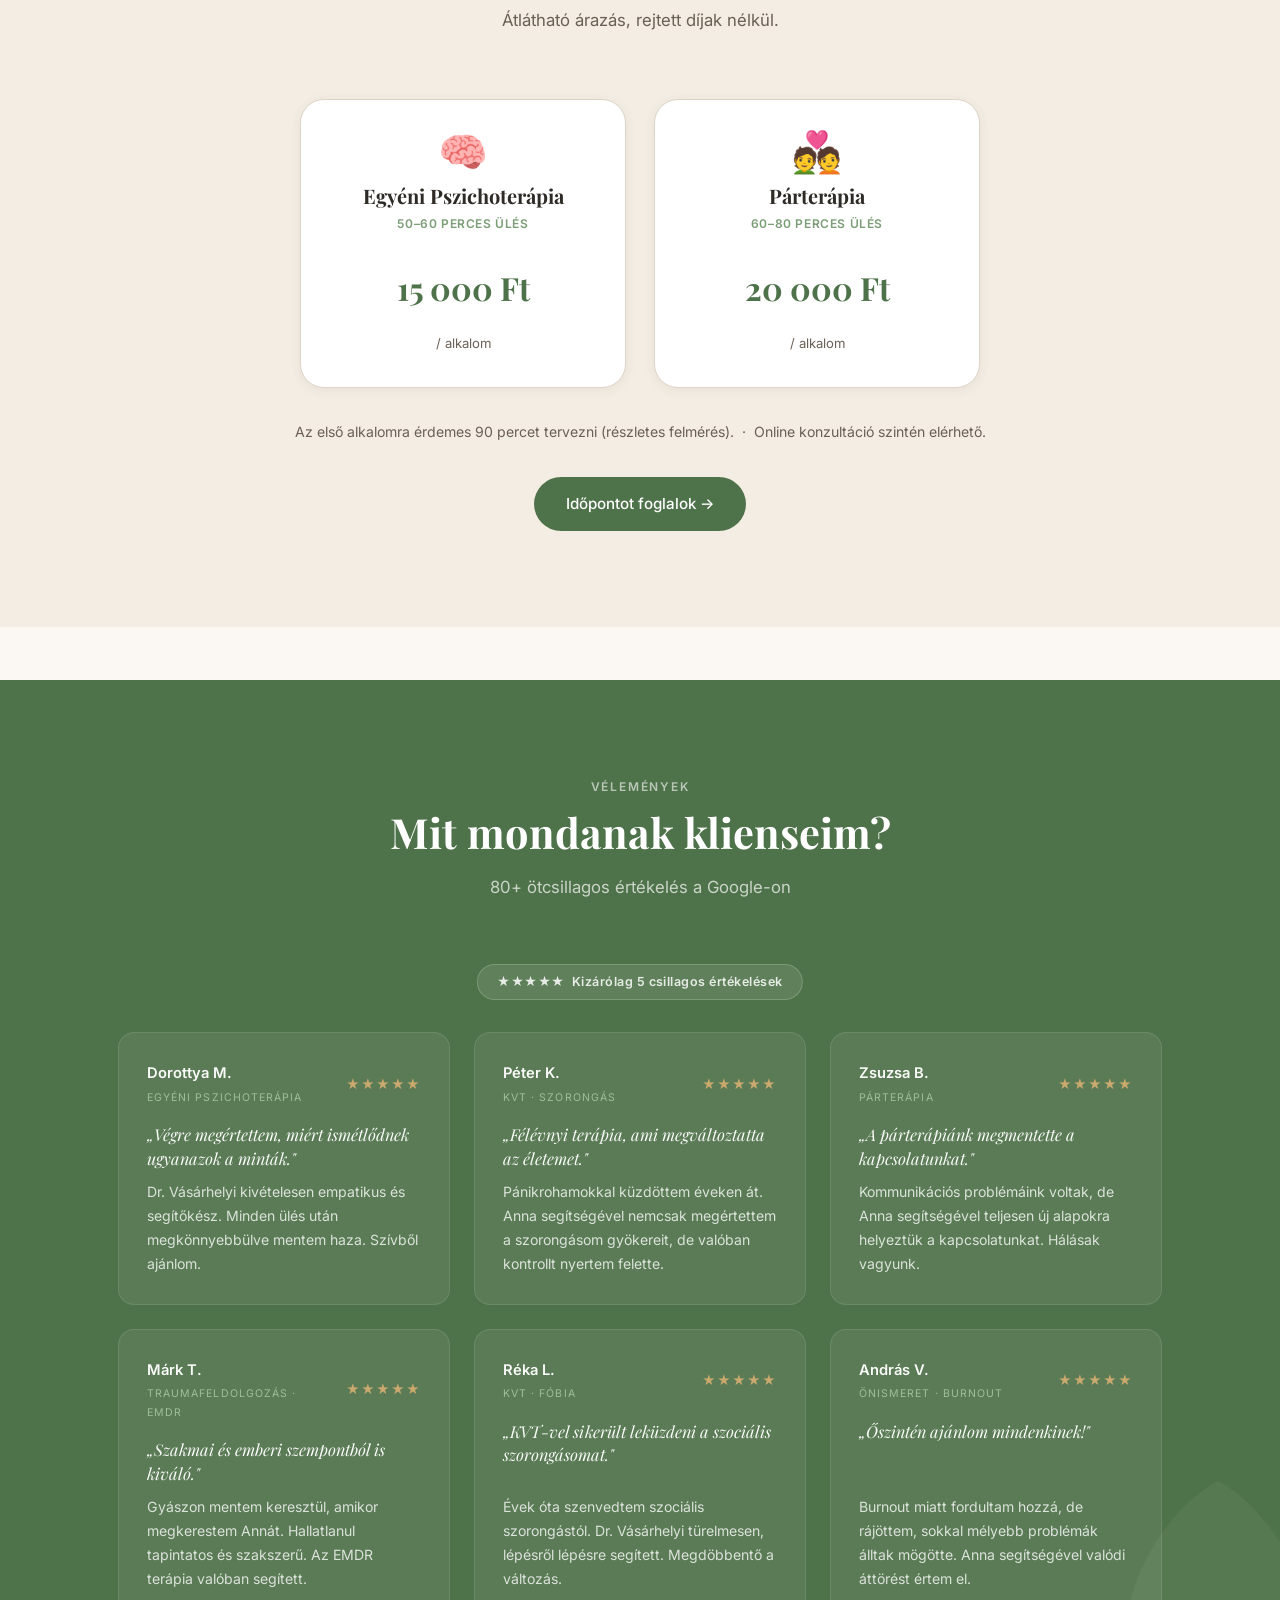
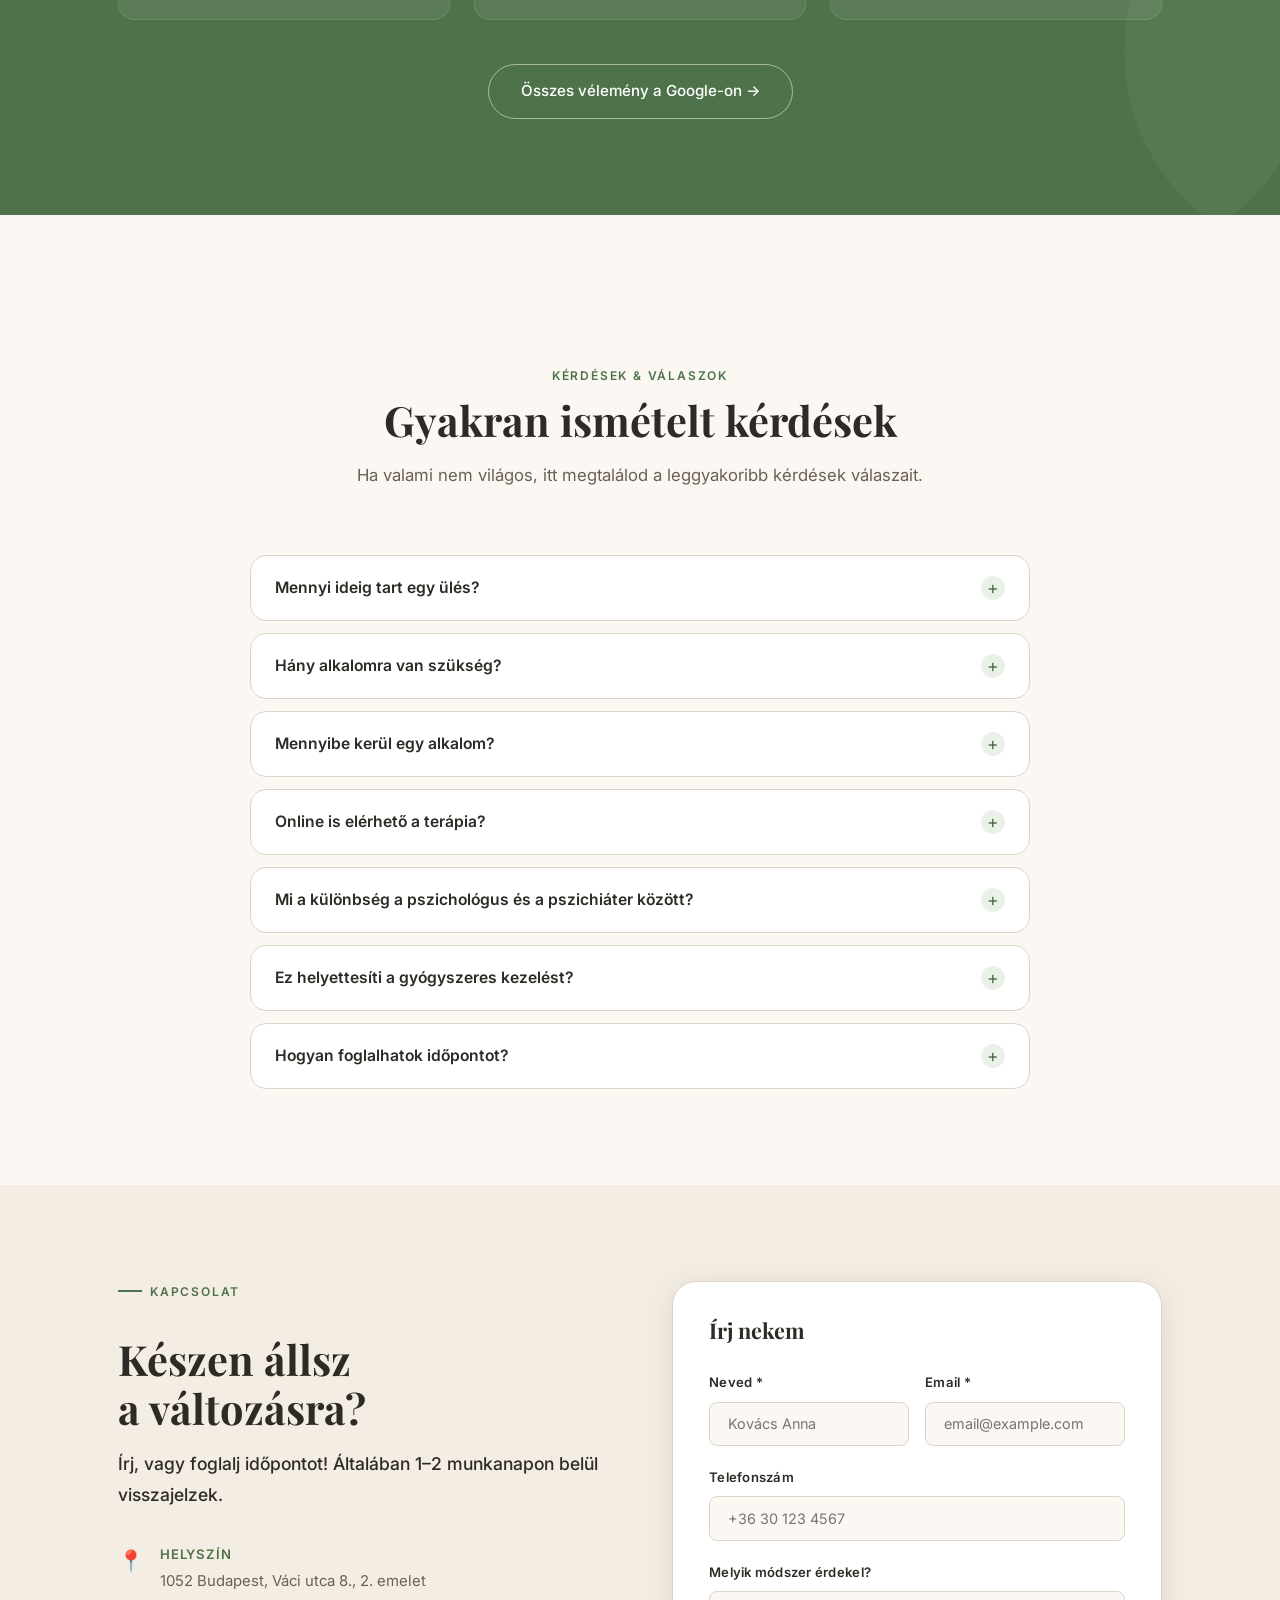
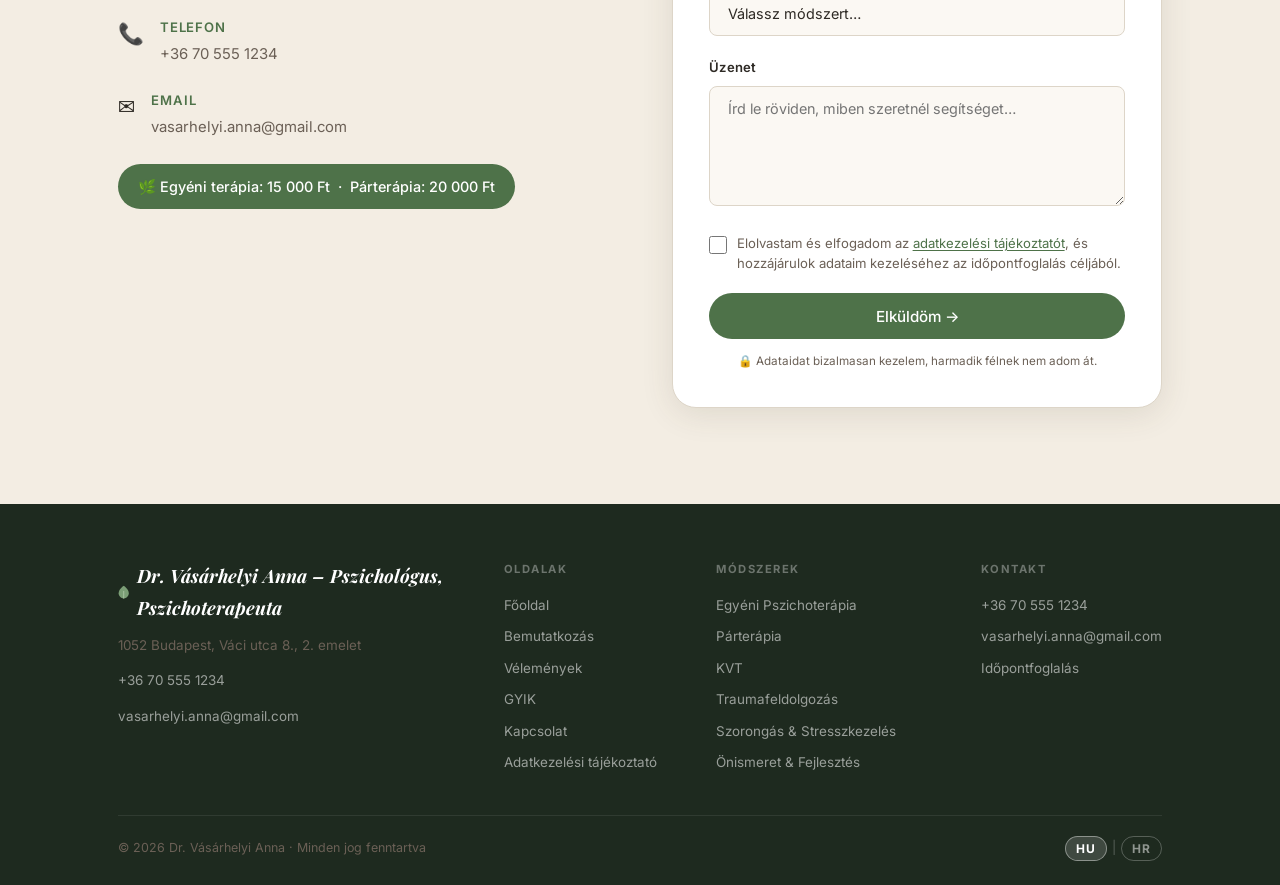
==== commit 45298eac: "Replace SVG placeholder portraits with real photos, fix all blue icons to green - Replace cartoon SV" ====
--- a/index.html
+++ b/index.html
@@ -170,59 +170,9 @@
   <div class="container container--split">
     <div class="bemutatkozas__img">
       <div class="bemutatkozas__img-wrap">
-        <!-- SVG placeholder portrait -->
-        <svg class="bemutatkozas__photo" viewBox="0 0 420 560" xmlns="http://www.w3.org/2000/svg" aria-label="Dr. Vásárhelyi Anna pszichológus portréja">
-          <defs>
-            <linearGradient id="bgGrad" x1="0%" y1="0%" x2="100%" y2="100%">
-              <stop offset="0%" style="stop-color:#E4EEF5;stop-opacity:1" />
-              <stop offset="100%" style="stop-color:#9ABCCE;stop-opacity:1" />
-            </linearGradient>
-            <linearGradient id="figureGrad" x1="0%" y1="0%" x2="0%" y2="100%">
-              <stop offset="0%" style="stop-color:#6B8FAD;stop-opacity:0.85" />
-              <stop offset="100%" style="stop-color:#3A5F7D;stop-opacity:0.9" />
-            </linearGradient>
-            <clipPath id="roundedClip">
-              <rect width="420" height="560" rx="24" ry="24"/>
-            </clipPath>
-          </defs>
-          <g clip-path="url(#roundedClip)">
-            <rect width="420" height="560" fill="url(#bgGrad)"/>
-            <!-- Body / torso -->
-            <ellipse cx="210" cy="580" rx="155" ry="120" fill="url(#figureGrad)"/>
-            <!-- Neck -->
-            <rect x="190" y="290" width="40" height="60" rx="8" fill="#d4a896"/>
-            <!-- Head -->
-            <ellipse cx="210" cy="260" rx="70" ry="80" fill="#d4a896"/>
-            <!-- Hair -->
-            <ellipse cx="210" cy="200" rx="72" ry="50" fill="#5a3e32"/>
-            <ellipse cx="148" cy="240" rx="22" ry="45" fill="#5a3e32"/>
-            <ellipse cx="272" cy="240" rx="22" ry="45" fill="#5a3e32"/>
-            <ellipse cx="210" cy="185" rx="60" ry="22" fill="#5a3e32"/>
-            <!-- Eyes -->
-            <ellipse cx="185" cy="258" rx="8" ry="9" fill="#fff"/>
-            <ellipse cx="235" cy="258" rx="8" ry="9" fill="#fff"/>
-            <ellipse cx="186" cy="259" rx="5" ry="6" fill="#3a2a1a"/>
-            <ellipse cx="236" cy="259" rx="5" ry="6" fill="#3a2a1a"/>
-            <ellipse cx="187" cy="257" rx="2" ry="2" fill="#fff"/>
-            <ellipse cx="237" cy="257" rx="2" ry="2" fill="#fff"/>
-            <!-- Eyebrows -->
-            <path d="M175 246 Q185 241 197 245" stroke="#5a3e32" stroke-width="2.5" fill="none" stroke-linecap="round"/>
-            <path d="M223 245 Q235 241 245 246" stroke="#5a3e32" stroke-width="2.5" fill="none" stroke-linecap="round"/>
-            <!-- Nose -->
-            <path d="M207 265 Q204 278 208 282 Q212 284 216 282 Q220 278 217 265" stroke="#c4907a" stroke-width="1.5" fill="none" stroke-linecap="round"/>
-            <!-- Mouth / smile -->
-            <path d="M194 296 Q210 306 226 296" stroke="#c4706a" stroke-width="2" fill="none" stroke-linecap="round"/>
-            <!-- Jacket / collar -->
-            <path d="M55 560 L140 350 L190 370 L210 355 L230 370 L280 350 L365 560 Z" fill="#3A5F7D"/>
-            <!-- Shirt -->
-            <path d="M190 370 L210 355 L230 370 L225 420 L195 420 Z" fill="#fff" opacity="0.9"/>
-            <!-- Decorative dots top-right -->
-            <circle cx="370" cy="60" r="4" fill="#6B8FAD" opacity="0.4"/>
-            <circle cx="390" cy="80" r="3" fill="#6B8FAD" opacity="0.3"/>
-            <circle cx="355" cy="90" r="5" fill="#6B8FAD" opacity="0.25"/>
-            <circle cx="400" cy="50" r="3" fill="#9ABCCE" opacity="0.35"/>
-          </g>
-        </svg>
+        <picture>
+          <img src="images/vasarhelyi.jpg" alt="Dr. Vásárhelyi Anna pszichológus és pszichoterapeuta, Budapest" class="bemutatkozas__photo" loading="eager" width="420" height="560">
+        </picture>
         <div class="bemutatkozas__badge">
           <strong data-i18n="about.badge.num">12+</strong>
           <span data-i18n="about.stat1">év tapasztalat</span>
@@ -267,7 +217,7 @@
 <!-- MÓDSZEREK -->
 <section class="section modszerek" id="modszerek">
   <div class="deco-leaf deco-leaf--tl" aria-hidden="true">
-    <svg viewBox="0 0 300 500" fill="none"><path d="M150 20 C60 80 10 180 25 300 C40 400 110 470 150 490 C190 470 260 400 275 300 C290 180 240 80 150 20Z" fill="rgba(107,143,173,0.08)"/><path d="M150 490 L150 20" stroke="rgba(107,143,173,0.1)" stroke-width="2"/><path d="M150 200 C100 180 70 220 90 260" stroke="rgba(107,143,173,0.08)" stroke-width="1.5"/><path d="M150 280 C200 260 230 290 215 330" stroke="rgba(107,143,173,0.08)" stroke-width="1.5"/></svg>
+    <svg viewBox="0 0 300 500" fill="none"><path d="M150 20 C60 80 10 180 25 300 C40 400 110 470 150 490 C190 470 260 400 275 300 C290 180 240 80 150 20Z" fill="rgba(123,158,118,0.08)"/><path d="M150 490 L150 20" stroke="rgba(123,158,118,0.1)" stroke-width="2"/><path d="M150 200 C100 180 70 220 90 260" stroke="rgba(123,158,118,0.08)" stroke-width="1.5"/><path d="M150 280 C200 260 230 290 215 330" stroke="rgba(123,158,118,0.08)" stroke-width="1.5"/></svg>
   </div>
   <div class="container">
     <div class="section__head">
@@ -387,49 +337,49 @@
     <div class="problems">
       <div class="problem">
         <div class="problem__icon">
-          <svg width="44" height="44" viewBox="0 0 44 44" fill="none" xmlns="http://www.w3.org/2000/svg"><path d="M8 34 Q22 31 36 34" stroke="#3A5F7D" stroke-width="1.5" stroke-linecap="round" fill="none" opacity="0.5"/><path d="M22 34 L22 18" stroke="#3A5F7D" stroke-width="2" stroke-linecap="round"/><path d="M22 26 C22 26 13 22 11 14 C11 14 20 11 22 26Z" fill="#6B8FAD"/><path d="M22 22 C22 22 31 17 33 9 C33 9 24 7 22 22Z" fill="#3A5F7D" opacity="0.85"/></svg>
+          <svg width="44" height="44" viewBox="0 0 44 44" fill="none" xmlns="http://www.w3.org/2000/svg"><path d="M8 34 Q22 31 36 34" stroke="#4E7249" stroke-width="1.5" stroke-linecap="round" fill="none" opacity="0.5"/><path d="M22 34 L22 18" stroke="#4E7249" stroke-width="2" stroke-linecap="round"/><path d="M22 26 C22 26 13 22 11 14 C11 14 20 11 22 26Z" fill="#7B9E76"/><path d="M22 22 C22 22 31 17 33 9 C33 9 24 7 22 22Z" fill="#4E7249" opacity="0.85"/></svg>
         </div>
         <p data-i18n="p1">Szorongással vagy pánikrohamokkal küzdesz</p>
       </div>
       <div class="problem">
         <div class="problem__icon">
-          <svg width="44" height="44" viewBox="0 0 44 44" fill="none" xmlns="http://www.w3.org/2000/svg"><path d="M22 42 L22 16" stroke="#3A5F7D" stroke-width="2.5" stroke-linecap="round"/><path d="M14 16 C16 10 28 10 30 16" stroke="#3A5F7D" stroke-width="1.5" stroke-linecap="round" fill="none"/><path d="M22 18 C16 24 12 32 14 42" stroke="#6B8FAD" stroke-width="1.3" stroke-linecap="round" fill="none"/><path d="M22 18 C28 24 32 32 30 42" stroke="#6B8FAD" stroke-width="1.3" stroke-linecap="round" fill="none"/><path d="M22 22 C18 28 17 34 19 42" stroke="#6B8FAD" stroke-width="1" stroke-linecap="round" fill="none" opacity="0.65"/><path d="M22 22 C26 28 27 34 25 42" stroke="#6B8FAD" stroke-width="1" stroke-linecap="round" fill="none" opacity="0.65"/></svg>
+          <svg width="44" height="44" viewBox="0 0 44 44" fill="none" xmlns="http://www.w3.org/2000/svg"><path d="M22 42 L22 16" stroke="#4E7249" stroke-width="2.5" stroke-linecap="round"/><path d="M14 16 C16 10 28 10 30 16" stroke="#4E7249" stroke-width="1.5" stroke-linecap="round" fill="none"/><path d="M22 18 C16 24 12 32 14 42" stroke="#7B9E76" stroke-width="1.3" stroke-linecap="round" fill="none"/><path d="M22 18 C28 24 32 32 30 42" stroke="#7B9E76" stroke-width="1.3" stroke-linecap="round" fill="none"/><path d="M22 22 C18 28 17 34 19 42" stroke="#7B9E76" stroke-width="1" stroke-linecap="round" fill="none" opacity="0.65"/><path d="M22 22 C26 28 27 34 25 42" stroke="#7B9E76" stroke-width="1" stroke-linecap="round" fill="none" opacity="0.65"/></svg>
         </div>
         <p data-i18n="p2">Depressziós időszakon mész át</p>
       </div>
       <div class="problem">
         <div class="problem__icon">
-          <svg width="44" height="44" viewBox="0 0 44 44" fill="none" xmlns="http://www.w3.org/2000/svg"><path d="M15 42 L15 27" stroke="#3A5F7D" stroke-width="2" stroke-linecap="round"/><path d="M29 42 L29 27" stroke="#3A5F7D" stroke-width="2" stroke-linecap="round"/><path d="M15 30 C19 25 25 25 29 30" stroke="#6B8FAD" stroke-width="1.5" stroke-linecap="round" fill="none"/><ellipse cx="13" cy="20" rx="8" ry="7" fill="#6B8FAD" opacity="0.8"/><ellipse cx="31" cy="20" rx="8" ry="7" fill="#3A5F7D" opacity="0.75"/><ellipse cx="22" cy="18" rx="5" ry="4" fill="#6B8FAD" opacity="0.45"/></svg>
+          <svg width="44" height="44" viewBox="0 0 44 44" fill="none" xmlns="http://www.w3.org/2000/svg"><path d="M15 42 L15 27" stroke="#4E7249" stroke-width="2" stroke-linecap="round"/><path d="M29 42 L29 27" stroke="#4E7249" stroke-width="2" stroke-linecap="round"/><path d="M15 30 C19 25 25 25 29 30" stroke="#7B9E76" stroke-width="1.5" stroke-linecap="round" fill="none"/><ellipse cx="13" cy="20" rx="8" ry="7" fill="#7B9E76" opacity="0.8"/><ellipse cx="31" cy="20" rx="8" ry="7" fill="#4E7249" opacity="0.75"/><ellipse cx="22" cy="18" rx="5" ry="4" fill="#7B9E76" opacity="0.45"/></svg>
         </div>
         <p data-i18n="p3">Párkapcsolati vagy családi nehézségek terhelnek</p>
       </div>
       <div class="problem">
         <div class="problem__icon">
-          <svg width="44" height="44" viewBox="0 0 44 44" fill="none" xmlns="http://www.w3.org/2000/svg"><path d="M22 42 L22 26" stroke="#3A5F7D" stroke-width="2.5" stroke-linecap="round"/><path d="M22 33 L14 25" stroke="#3A5F7D" stroke-width="1.5" stroke-linecap="round"/><path d="M22 29 L30 21" stroke="#3A5F7D" stroke-width="1.5" stroke-linecap="round"/><ellipse cx="22" cy="16" rx="13" ry="10" fill="#6B8FAD" opacity="0.85"/><ellipse cx="11" cy="20" rx="7" ry="5" fill="#6B8FAD" opacity="0.7"/><ellipse cx="33" cy="20" rx="7" ry="5" fill="#6B8FAD" opacity="0.7"/><ellipse cx="22" cy="16" rx="7" ry="5" fill="#3A5F7D" opacity="0.4"/></svg>
+          <svg width="44" height="44" viewBox="0 0 44 44" fill="none" xmlns="http://www.w3.org/2000/svg"><path d="M22 42 L22 26" stroke="#4E7249" stroke-width="2.5" stroke-linecap="round"/><path d="M22 33 L14 25" stroke="#4E7249" stroke-width="1.5" stroke-linecap="round"/><path d="M22 29 L30 21" stroke="#4E7249" stroke-width="1.5" stroke-linecap="round"/><ellipse cx="22" cy="16" rx="13" ry="10" fill="#7B9E76" opacity="0.85"/><ellipse cx="11" cy="20" rx="7" ry="5" fill="#7B9E76" opacity="0.7"/><ellipse cx="33" cy="20" rx="7" ry="5" fill="#7B9E76" opacity="0.7"/><ellipse cx="22" cy="16" rx="7" ry="5" fill="#4E7249" opacity="0.4"/></svg>
         </div>
         <p data-i18n="p4">Traumát vagy veszteséget élsz meg</p>
       </div>
       <div class="problem">
         <div class="problem__icon">
-          <svg width="44" height="44" viewBox="0 0 44 44" fill="none" xmlns="http://www.w3.org/2000/svg"><path d="M22 42 C22 34 22 28 22 22 C22 16 20 12 18 10 C16 8 14 10 16 14 C18 18 22 18 24 14 C26 10 24 6 22 6" stroke="#3A5F7D" stroke-width="1.8" stroke-linecap="round" fill="none"/><path d="M22 37 C18 34 13 35 11 31" stroke="#6B8FAD" stroke-width="1.2" stroke-linecap="round" fill="none"/><path d="M22 32 C26 29 31 30 33 26" stroke="#6B8FAD" stroke-width="1.2" stroke-linecap="round" fill="none"/><path d="M22 27 C18 24 14 24 12 20" stroke="#6B8FAD" stroke-width="1.1" stroke-linecap="round" fill="none" opacity="0.8"/><path d="M22 22 C26 19 30 19 32 15" stroke="#6B8FAD" stroke-width="1.1" stroke-linecap="round" fill="none" opacity="0.8"/></svg>
+          <svg width="44" height="44" viewBox="0 0 44 44" fill="none" xmlns="http://www.w3.org/2000/svg"><path d="M22 42 C22 34 22 28 22 22 C22 16 20 12 18 10 C16 8 14 10 16 14 C18 18 22 18 24 14 C26 10 24 6 22 6" stroke="#4E7249" stroke-width="1.8" stroke-linecap="round" fill="none"/><path d="M22 37 C18 34 13 35 11 31" stroke="#7B9E76" stroke-width="1.2" stroke-linecap="round" fill="none"/><path d="M22 32 C26 29 31 30 33 26" stroke="#7B9E76" stroke-width="1.2" stroke-linecap="round" fill="none"/><path d="M22 27 C18 24 14 24 12 20" stroke="#7B9E76" stroke-width="1.1" stroke-linecap="round" fill="none" opacity="0.8"/><path d="M22 22 C26 19 30 19 32 15" stroke="#7B9E76" stroke-width="1.1" stroke-linecap="round" fill="none" opacity="0.8"/></svg>
         </div>
         <p data-i18n="p5">Alacsony önértékelés gátolja a fejlődésed</p>
       </div>
       <div class="problem">
         <div class="problem__icon">
-          <svg width="44" height="44" viewBox="0 0 44 44" fill="none" xmlns="http://www.w3.org/2000/svg"><path d="M22 42 L22 22" stroke="#3A5F7D" stroke-width="2" stroke-linecap="round"/><path d="M22 32 C18 30 14 32 13 29" stroke="#6B8FAD" stroke-width="1.3" stroke-linecap="round" fill="none"/><path d="M22 28 C26 26 30 28 31 25" stroke="#6B8FAD" stroke-width="1.3" stroke-linecap="round" fill="none"/><ellipse cx="22" cy="13" rx="2.5" ry="4" fill="#6B8FAD" opacity="0.75"/><ellipse cx="22" cy="27" rx="2.5" ry="4" fill="#6B8FAD" opacity="0.75"/><ellipse cx="15" cy="20" rx="4" ry="2.5" fill="#6B8FAD" opacity="0.75"/><ellipse cx="29" cy="20" rx="4" ry="2.5" fill="#6B8FAD" opacity="0.75"/><circle cx="22" cy="20" r="5" fill="#3A5F7D"/><circle cx="22" cy="20" r="3" fill="#6B8FAD" opacity="0.45"/></svg>
+          <svg width="44" height="44" viewBox="0 0 44 44" fill="none" xmlns="http://www.w3.org/2000/svg"><path d="M22 42 L22 22" stroke="#4E7249" stroke-width="2" stroke-linecap="round"/><path d="M22 32 C18 30 14 32 13 29" stroke="#7B9E76" stroke-width="1.3" stroke-linecap="round" fill="none"/><path d="M22 28 C26 26 30 28 31 25" stroke="#7B9E76" stroke-width="1.3" stroke-linecap="round" fill="none"/><ellipse cx="22" cy="13" rx="2.5" ry="4" fill="#7B9E76" opacity="0.75"/><ellipse cx="22" cy="27" rx="2.5" ry="4" fill="#7B9E76" opacity="0.75"/><ellipse cx="15" cy="20" rx="4" ry="2.5" fill="#7B9E76" opacity="0.75"/><ellipse cx="29" cy="20" rx="4" ry="2.5" fill="#7B9E76" opacity="0.75"/><circle cx="22" cy="20" r="5" fill="#4E7249"/><circle cx="22" cy="20" r="3" fill="#7B9E76" opacity="0.45"/></svg>
         </div>
         <p data-i18n="p6">Alvászavar vagy krónikus stressz gyötör</p>
       </div>
       <div class="problem">
         <div class="problem__icon">
-          <svg width="44" height="44" viewBox="0 0 44 44" fill="none" xmlns="http://www.w3.org/2000/svg"><path d="M34 10 C31 7 27 7 25 9 C29 9 31 13 29 17 C33 15 37 13 34 10Z" fill="#6B8FAD" opacity="0.7"/><path d="M20 44 L20 27" stroke="#3A5F7D" stroke-width="2.5" stroke-linecap="round"/><path d="M20 31 L13 24" stroke="#3A5F7D" stroke-width="1.5" stroke-linecap="round"/><path d="M20 27 L27 21" stroke="#3A5F7D" stroke-width="1.5" stroke-linecap="round"/><ellipse cx="20" cy="22" rx="9" ry="7" fill="#3A5F7D" opacity="0.82"/><ellipse cx="13" cy="24" rx="5" ry="4" fill="#3A5F7D" opacity="0.7"/><ellipse cx="27" cy="21" rx="5" ry="4" fill="#3A5F7D" opacity="0.7"/></svg>
+          <svg width="44" height="44" viewBox="0 0 44 44" fill="none" xmlns="http://www.w3.org/2000/svg"><path d="M34 10 C31 7 27 7 25 9 C29 9 31 13 29 17 C33 15 37 13 34 10Z" fill="#7B9E76" opacity="0.7"/><path d="M20 44 L20 27" stroke="#4E7249" stroke-width="2.5" stroke-linecap="round"/><path d="M20 31 L13 24" stroke="#4E7249" stroke-width="1.5" stroke-linecap="round"/><path d="M20 27 L27 21" stroke="#4E7249" stroke-width="1.5" stroke-linecap="round"/><ellipse cx="20" cy="22" rx="9" ry="7" fill="#4E7249" opacity="0.82"/><ellipse cx="13" cy="24" rx="5" ry="4" fill="#4E7249" opacity="0.7"/><ellipse cx="27" cy="21" rx="5" ry="4" fill="#4E7249" opacity="0.7"/></svg>
         </div>
         <p data-i18n="p7">Életváltás előtt állsz és irányt keresel</p>
       </div>
       <div class="problem">
         <div class="problem__icon">
-          <svg width="44" height="44" viewBox="0 0 44 44" fill="none" xmlns="http://www.w3.org/2000/svg"><path d="M10 38 C14 30 18 22 22 16 C26 10 32 8 36 10" stroke="#3A5F7D" stroke-width="2" stroke-linecap="round" fill="none"/><path d="M20 21 C16 17 14 12 16 8" stroke="#3A5F7D" stroke-width="1.5" stroke-linecap="round" fill="none"/><path d="M26 15 C28 11 30 8 34 8" stroke="#3A5F7D" stroke-width="1.5" stroke-linecap="round" fill="none"/><circle cx="36" cy="10" r="4.5" fill="#6B8FAD" opacity="0.85"/><circle cx="16" cy="8" r="3.5" fill="#6B8FAD" opacity="0.8"/><circle cx="34" cy="8" r="3" fill="#6B8FAD" opacity="0.75"/><circle cx="28" cy="12" r="3" fill="#6B8FAD" opacity="0.7"/><circle cx="22" cy="17" r="2.5" fill="#6B8FAD" opacity="0.65"/><circle cx="36" cy="10" r="1.5" fill="#3A5F7D"/><circle cx="16" cy="8" r="1.2" fill="#3A5F7D"/></svg>
+          <svg width="44" height="44" viewBox="0 0 44 44" fill="none" xmlns="http://www.w3.org/2000/svg"><path d="M10 38 C14 30 18 22 22 16 C26 10 32 8 36 10" stroke="#4E7249" stroke-width="2" stroke-linecap="round" fill="none"/><path d="M20 21 C16 17 14 12 16 8" stroke="#4E7249" stroke-width="1.5" stroke-linecap="round" fill="none"/><path d="M26 15 C28 11 30 8 34 8" stroke="#4E7249" stroke-width="1.5" stroke-linecap="round" fill="none"/><circle cx="36" cy="10" r="4.5" fill="#7B9E76" opacity="0.85"/><circle cx="16" cy="8" r="3.5" fill="#7B9E76" opacity="0.8"/><circle cx="34" cy="8" r="3" fill="#7B9E76" opacity="0.75"/><circle cx="28" cy="12" r="3" fill="#7B9E76" opacity="0.7"/><circle cx="22" cy="17" r="2.5" fill="#7B9E76" opacity="0.65"/><circle cx="36" cy="10" r="1.5" fill="#4E7249"/><circle cx="16" cy="8" r="1.2" fill="#4E7249"/></svg>
         </div>
         <p data-i18n="p8">Mélyebb önismeretre és személyes növekedésre vágysz</p>
       </div>
@@ -473,7 +423,7 @@
 
 <!-- WAVE -->
 <div class="wave-divider" aria-hidden="true">
-  <svg viewBox="0 0 1440 60" preserveAspectRatio="none"><path d="M0,30 C480,0 960,60 1440,30 L1440,60 L0,60 Z" fill="#3A5F7D"/></svg>
+  <svg viewBox="0 0 1440 60" preserveAspectRatio="none"><path d="M0,30 C480,0 960,60 1440,30 L1440,60 L0,60 Z" fill="#FBF8F3"/></svg>
 </div>
 
 <!-- VÉLEMÉNYEK -->
@@ -564,7 +514,7 @@
 
 <!-- WAVE -->
 <div class="wave-divider" aria-hidden="true">
-  <svg viewBox="0 0 1440 60" preserveAspectRatio="none"><path d="M0,30 C480,60 960,0 1440,30 L1440,0 L0,0 Z" fill="#3A5F7D"/></svg>
+  <svg viewBox="0 0 1440 60" preserveAspectRatio="none"><path d="M0,30 C480,60 960,0 1440,30 L1440,0 L0,0 Z" fill="#FBF8F3"/></svg>
 </div>
 
 <!-- GYIK -->
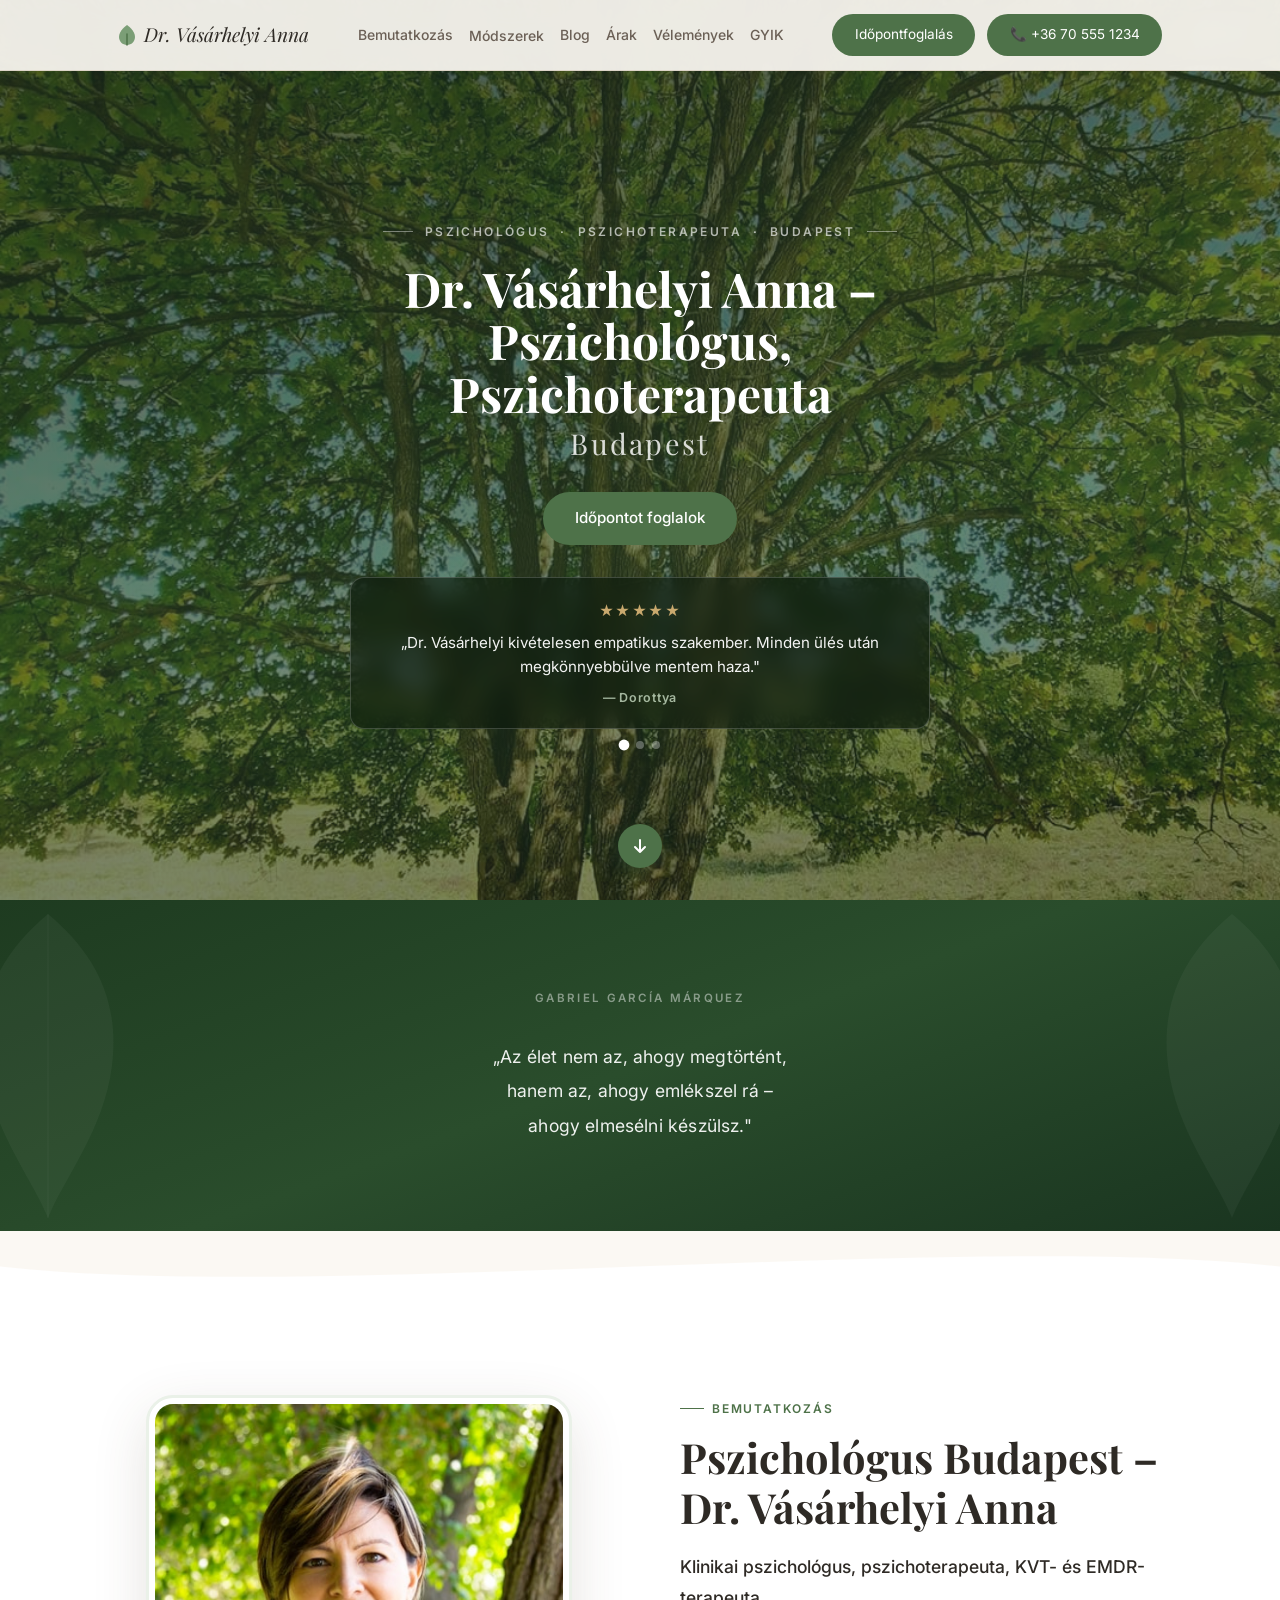
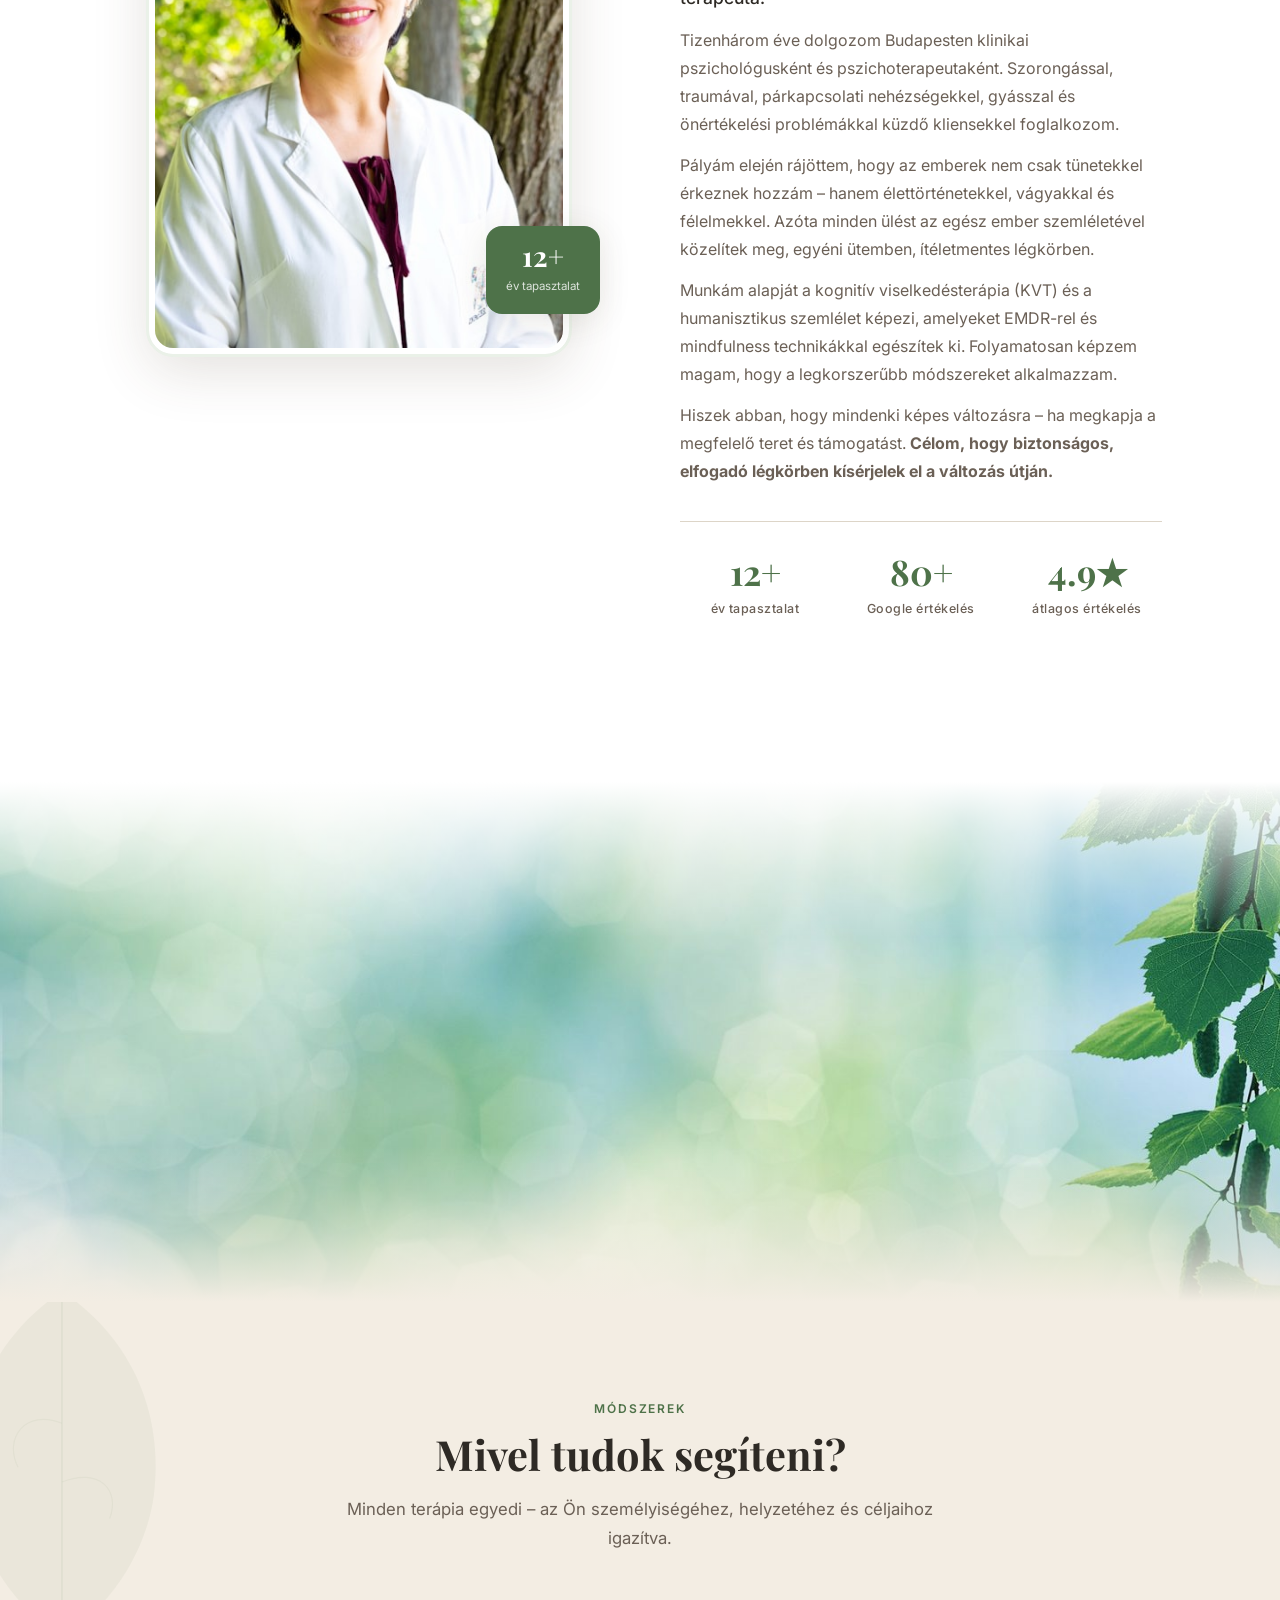
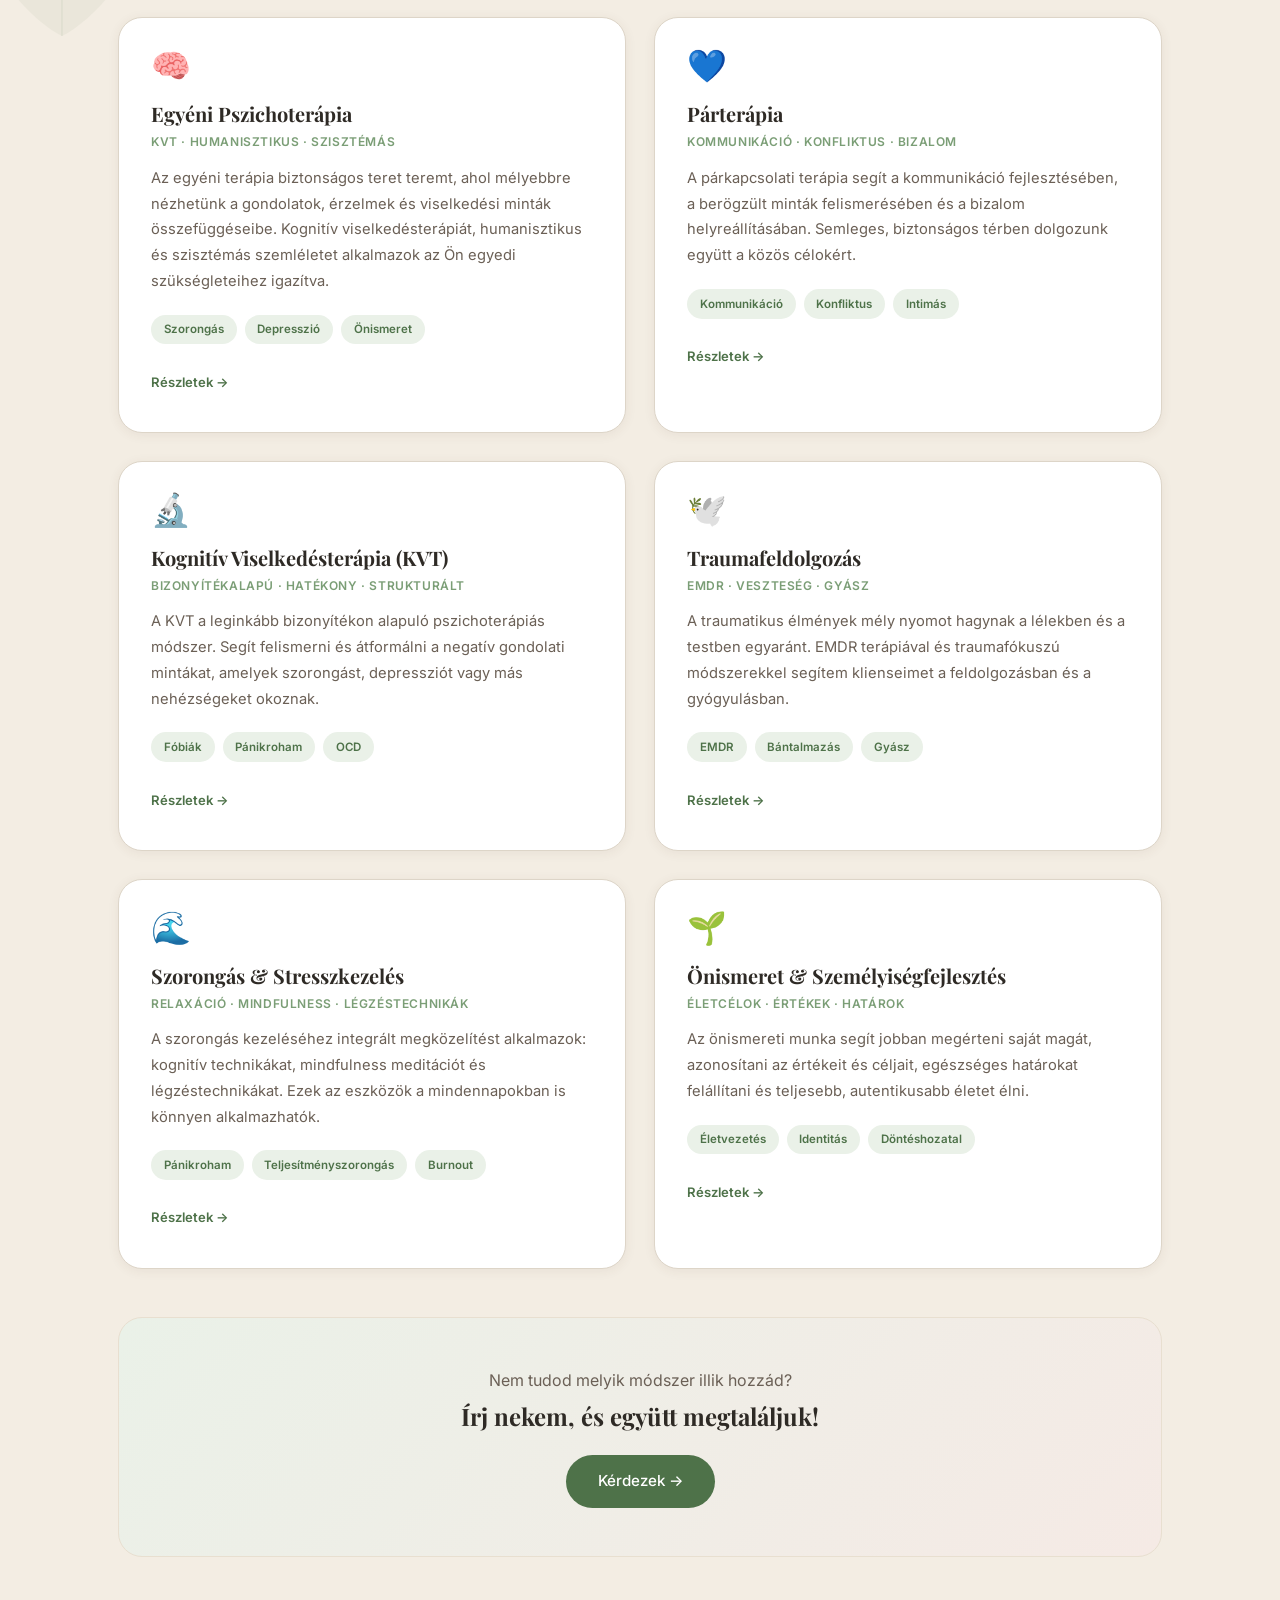
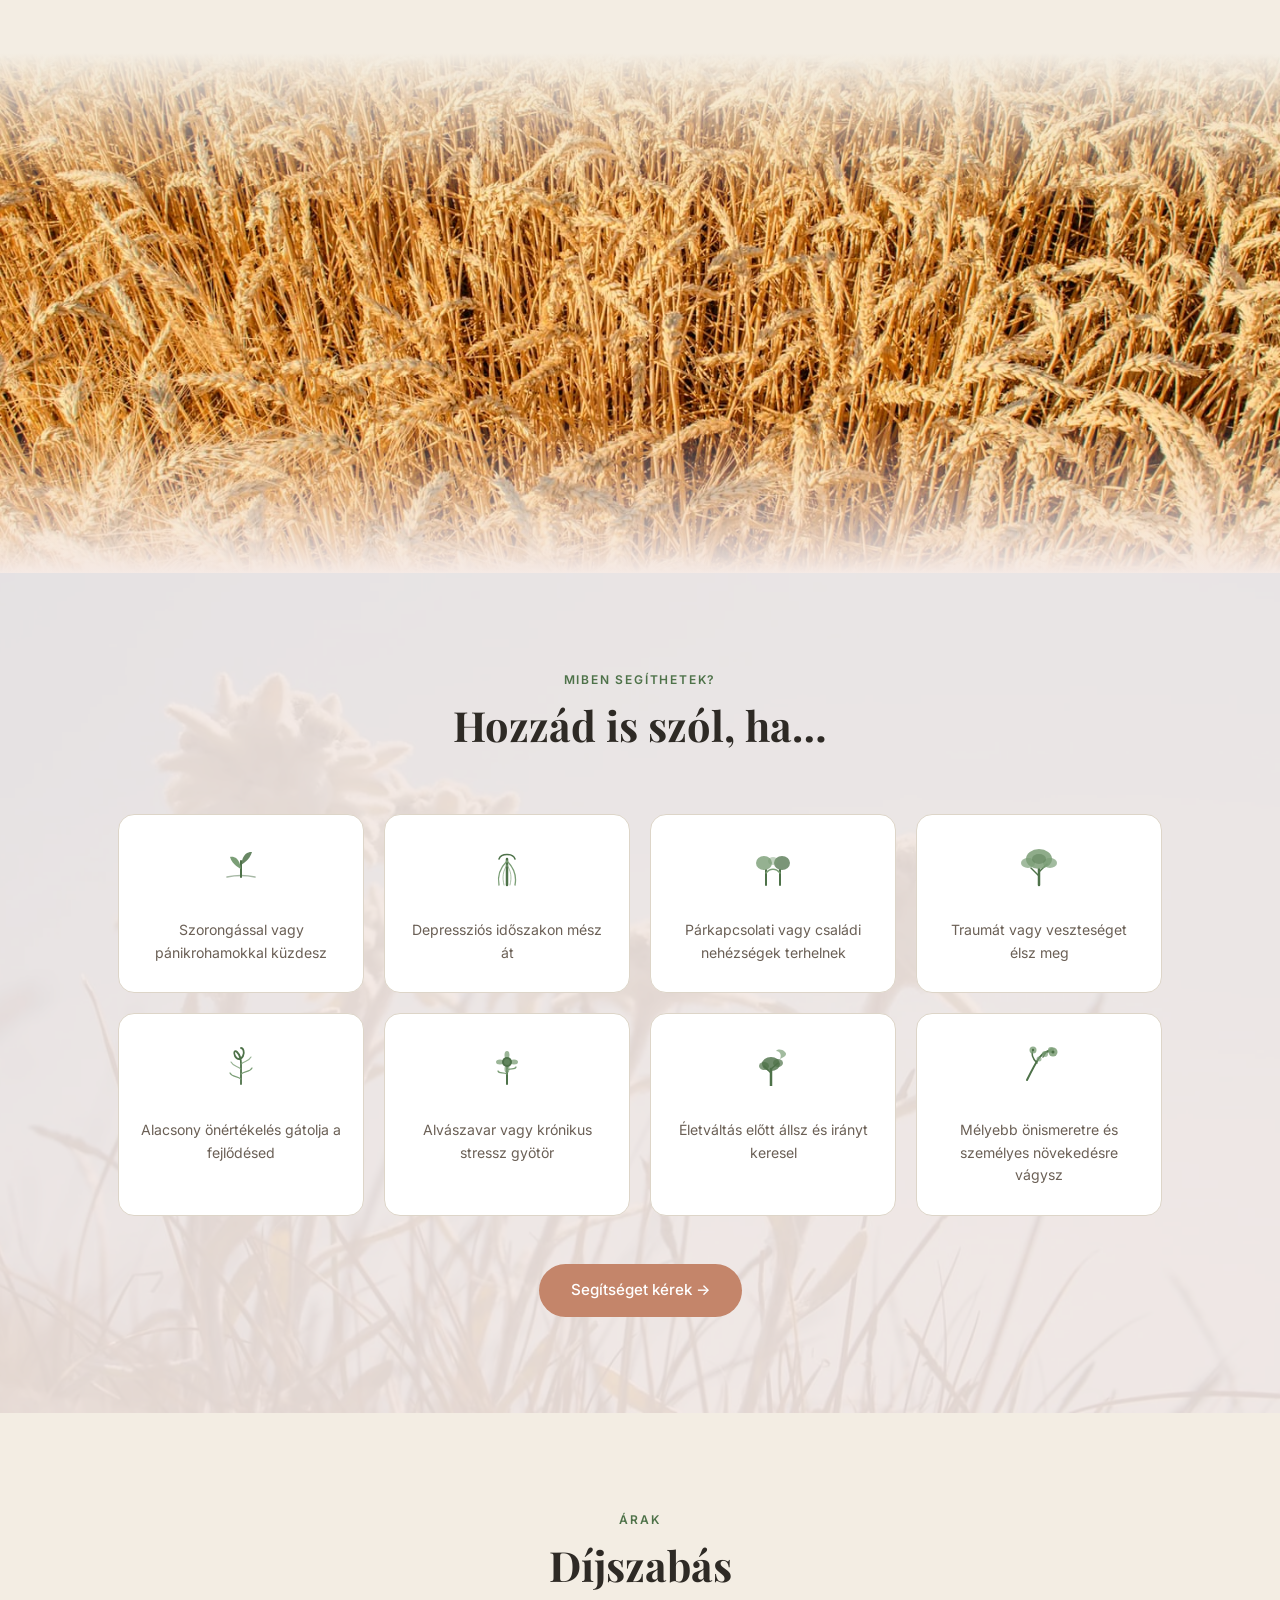
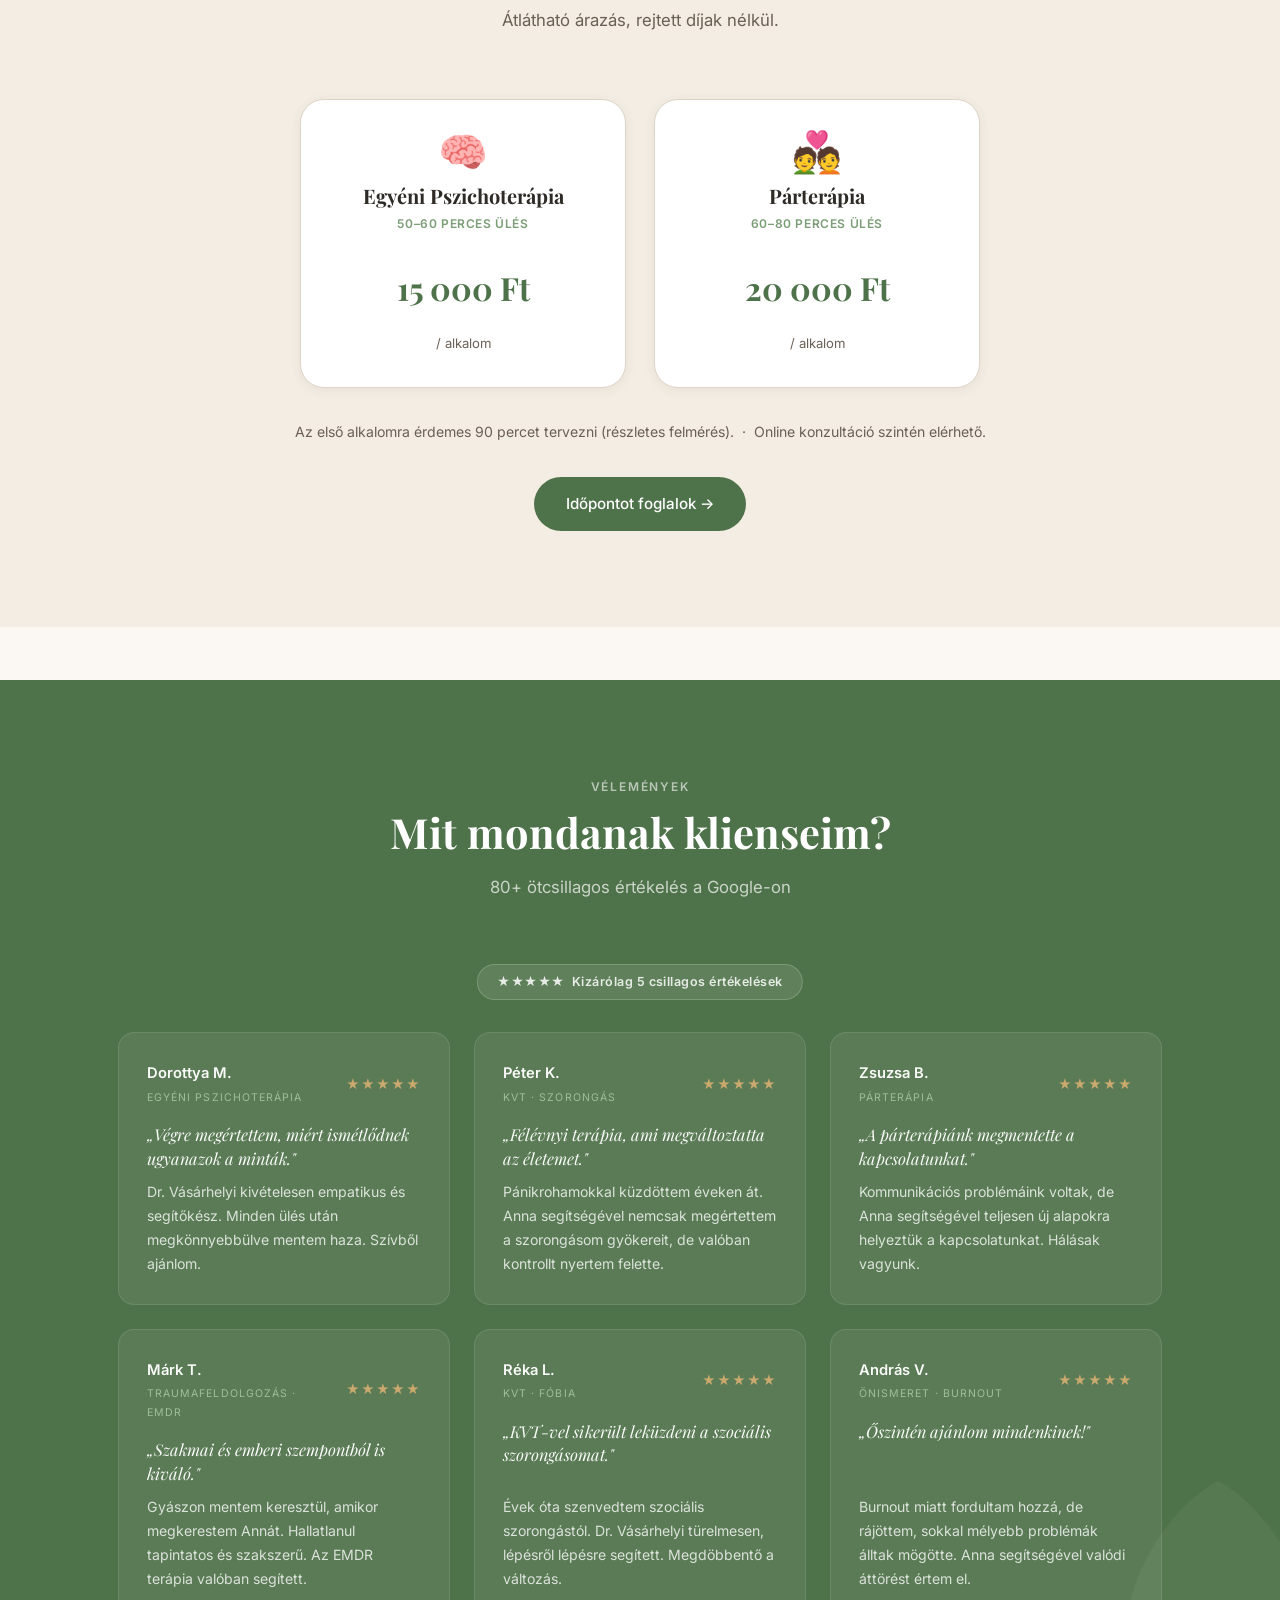
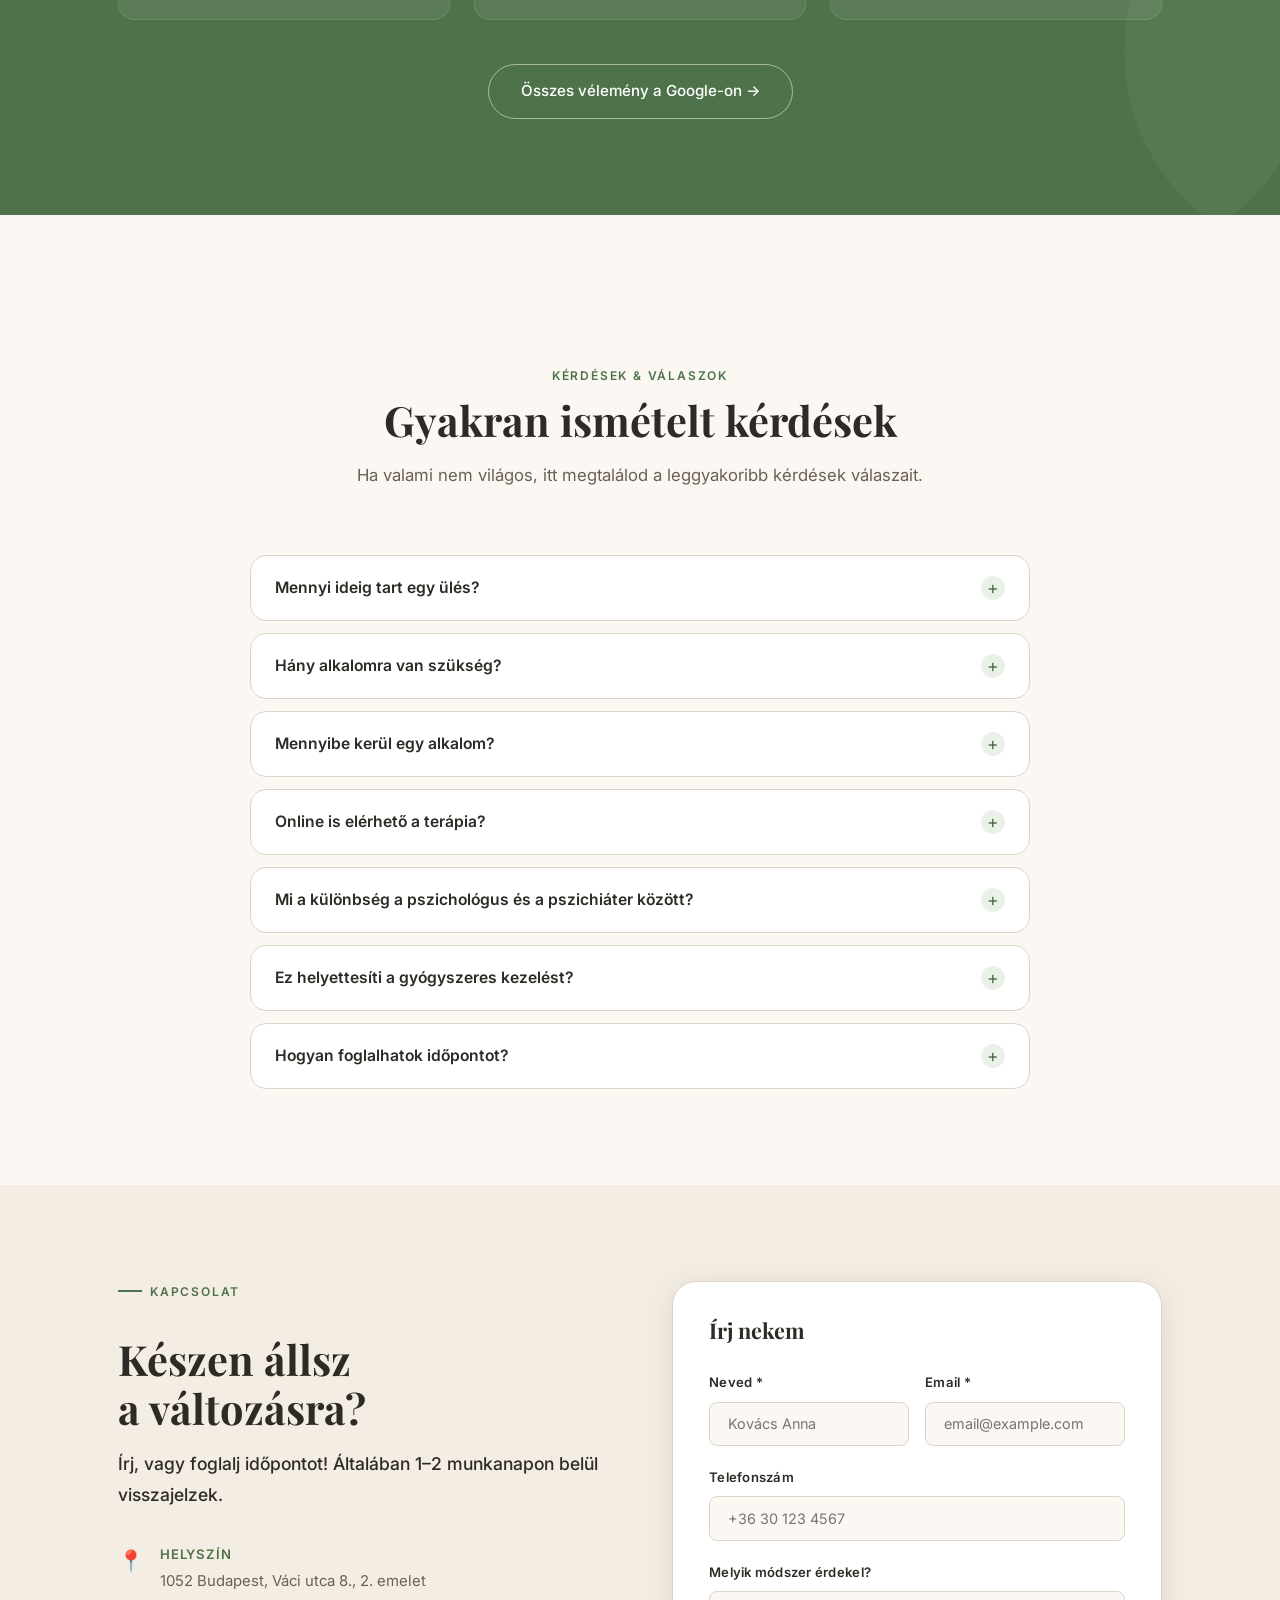
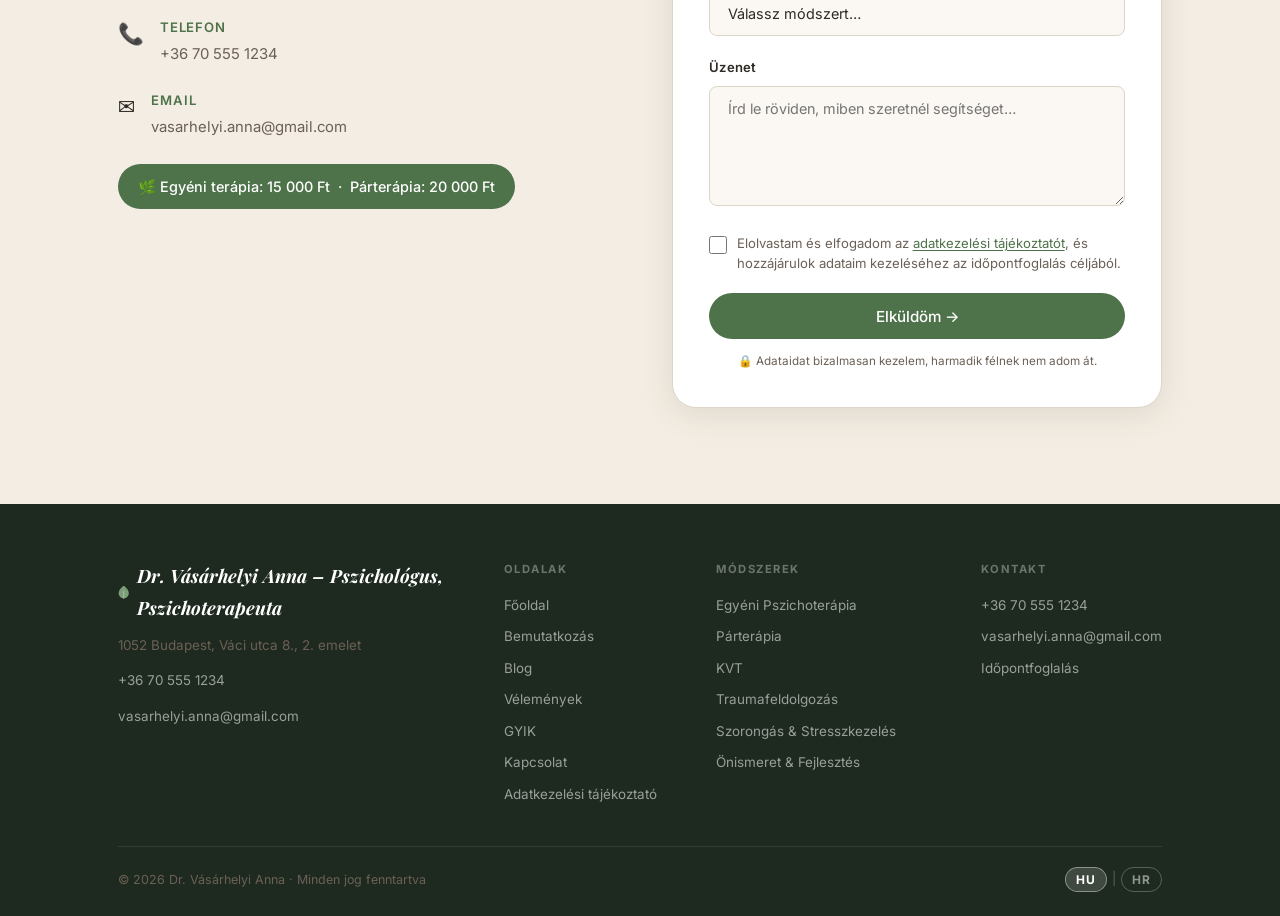
==== commit ed749bc9: "Reduce HU hero title font size further Co-Authored-By: Claude Sonnet 4.6 <noreply@anthropic.com>" ====
--- a/index.html
+++ b/index.html
@@ -96,6 +96,7 @@
           <a href="#modszerek" role="menuitem">Önismeret &amp; Fejlesztés</a>
         </div>
       </div>
+      <a href="blog.html">Blog</a>
       <a href="#arak">Árak</a>
       <a href="#velemenyek">Vélemények</a>
       <a href="#gyik">GYIK</a>
@@ -113,7 +114,7 @@
   <div class="hero__overlay" aria-hidden="true"></div>
   <div class="hero__content">
     <p class="hero__tag" data-i18n="hero.tag">Pszichológus &nbsp;·&nbsp; Pszichoterapeuta &nbsp;·&nbsp; Budapest</p>
-    <h1 class="hero__title" data-i18n-html="hero.title">Dr. Vásárhelyi Anna –<br>Pszichológus,<br>Pszichoterapeuta<br><span class="hero__city">Budapest</span></h1>
+    <h1 class="hero__title" style="font-size:clamp(1.75rem,4.5vw,3rem)" data-i18n-html="hero.title">Dr. Vásárhelyi Anna –<br>Pszichológus,<br>Pszichoterapeuta<br><span class="hero__city">Budapest</span></h1>
     <div class="hero__actions">
       <a href="#kapcsolat" class="btn btn--primary" data-i18n="hero.btn">Időpontot foglalok</a>
     </div>
@@ -658,6 +659,7 @@
         <span class="footer__col-title" data-i18n="footer.pages">Oldalak</span>
         <a href="/" data-i18n="footer.home">Főoldal</a>
         <a href="#bemutatkozas" data-i18n="footer.about.link">Bemutatkozás</a>
+        <a href="blog.html">Blog</a>
         <a href="#velemenyek" data-i18n="footer.reviews.link">Vélemények</a>
         <a href="#gyik" data-i18n="footer.faq.link">GYIK</a>
         <a href="#kapcsolat" data-i18n="footer.contact.link">Kapcsolat</a>
